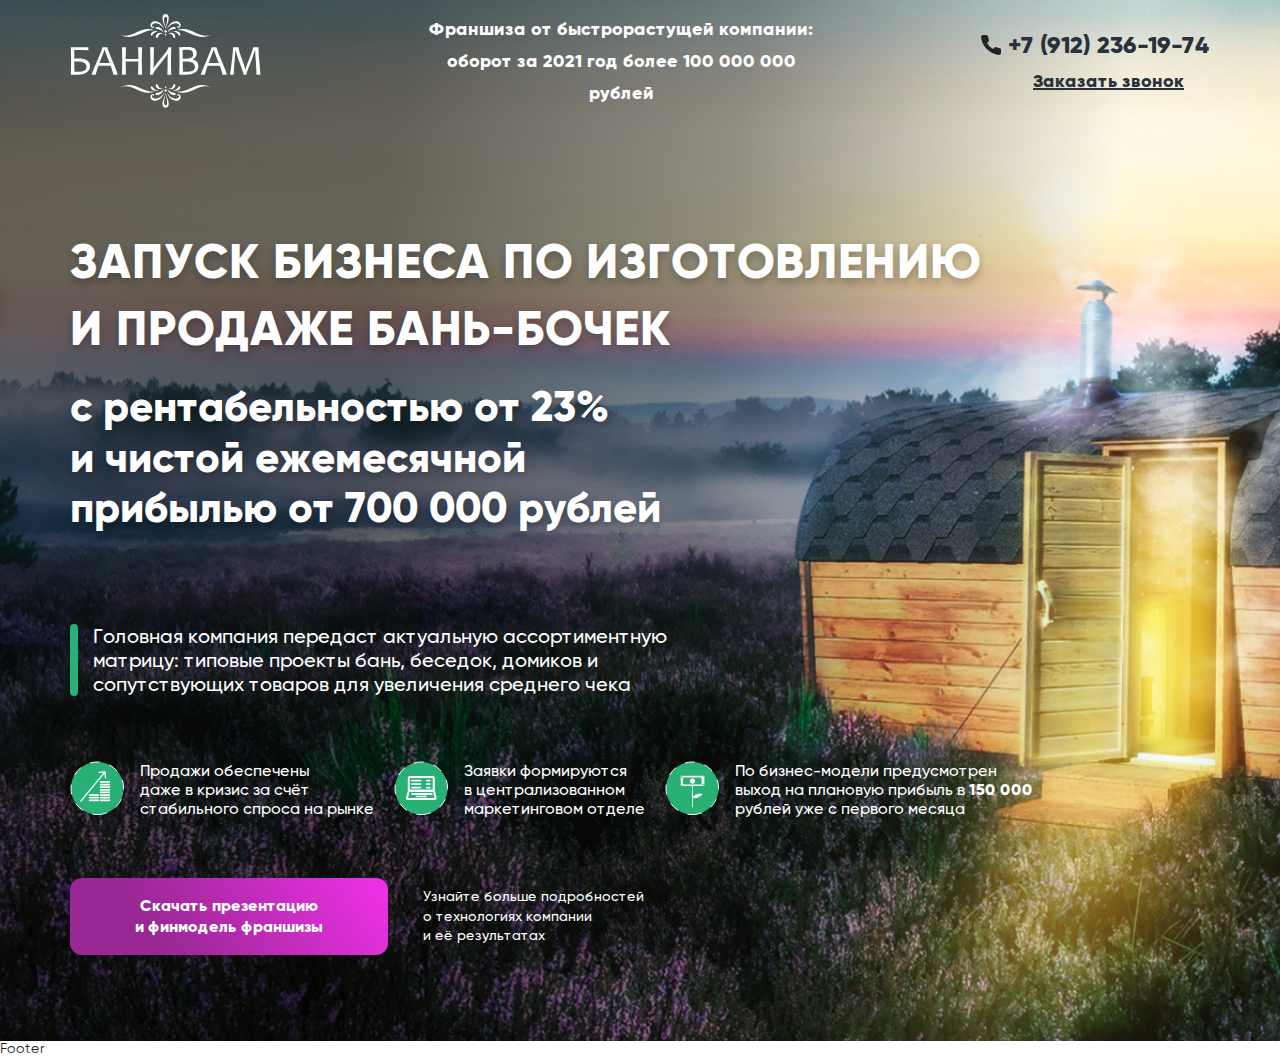
==== index.html @ c52078a0 "main" ====
<!DOCTYPE html>
<html lang="en">
  <head>
    <meta charset="UTF-8" />
    <meta http-equiv="X-UA-Compatible" content="IE=edge" />
    <meta name="viewport" content="width=device-width, initial-scale=1.0" />
    <link rel="shortcut icon" href="favicon_Банивам.ico" type="image/x-icon" />
    <link rel="stylesheet" href="scss/reset.css" />
    <link rel="stylesheet" href="scss/style.css" />
    <title>Франшиза по изготовлению бань-бочек</title>
  </head>
  <body id="main-body">
    <div class="wrapper">
      <header class="header">
        <div class="container">
          <div class="header__body">
            <div class="header__logo">
              <img src="img/header/logo.svg" alt="logo" />
            </div>
            <p class="header__descr">
              Франшиза от&nbsp;быстрорастущей компании: оборот за&nbsp;2021 год
              более 100 000&nbsp;000 рублей
            </p>
            <div class="header__phone phone-block">
              <div class="phone-block__top">
                <img src="img/header/phone.svg" alt="icon" />
                <a href="tel:+79122361974">+7 (912) 236-19-74</a>
              </div>
              <div class="phone-block__bottom">
                <a href="#">Заказать звонок</a>
              </div>
            </div>
          </div>
        </div>
      </header>
      <div class="content__page">
        <main class="main">
          <div class="container">
            <div class="main__body">
              <h1 class="main__title">
                Запуск бизнеса по изготовлению и продаже бань-бочек
              </h1>
              <h3 class="main__subtitle">
                с рентабельностью от 23% и чистой ежемесячной прибылью от 700
                000 рублей
              </h3>
              <p class="main__descr">
                Головная компания передаст актуальную ассортиментную матрицу:
                типовые проекты бань, беседок, домиков и сопутствующих товаров
                для увеличения среднего чека
              </p>
              <div class="main__list">
                <div class="main__item">
                  <div class="main__item-img">
                    <img src="img/main/01.svg" alt="icon" />
                  </div>
                  <p class="main__item-descr">
                    Продажи обеспечены <span>даже в&nbsp;кризис за&nbsp;счёт</span>
                    стабильного спроса на&nbsp;рынке
                  </p>
                </div>
                <div class="main__item">
                  <div class="main__item-img">
                    <img src="img/main/02.svg" alt="icon" />
                  </div>
                  <p class="main__item-descr">
                    Заявки формируются <span>в&nbsp;централизованном</span> маркетинговом
                    отделе
                  </p>
                </div>
                <div class="main__item">
                  <div class="main__item-img">
                    <img src="img/main/03.svg" alt="icon" />
                  </div>
                  <p class="main__item-descr">
                    По&nbsp;бизнес-модели предусмотрен <span>выход на&nbsp;плановую
                    прибыль в&nbsp;<span class="descr-bold">150&nbsp;000</span></span> рублей уже с&nbsp;первого месяца
                  </p>
                </div>
              </div>
              <div class="main__slider">
                <div class="slider-flex">
                  <div class="slider-track">
                    <div class="slide-list slide-active">
                      <div class="main__item">
                        <div class="main__item-img">
                          <img src="img/main/01.svg" alt="icon" />
                        </div>
                        <p class="main__item-descr">
                          Продажи обеспечены даже в&nbsp;кризис за&nbsp;счёт
                          стабильного спроса на&nbsp;рынке
                        </p>
                      </div>
                    </div>
                    <div class="slide-list">
                      <div class="main__item">
                        <div class="main__item-img">
                          <img src="img/main/02.svg" alt="icon" />
                        </div>
                        <p class="main__item-descr">
                          Заявки формируются в&nbsp;централизованном
                          маркетинговом отделе
                        </p>
                      </div>
                    </div>
                    <div class="slide-list">
                      <div class="main__item">
                        <div class="main__item-img">
                          <img src="img/main/03.svg" alt="icon" />
                        </div>
                        <p class="main__item-descr">
                          По&nbsp;бизнес-модели предусмотрен выход
                          на&nbsp;плановую прибыль в&nbsp;<span class="descr-bold">150&nbsp;000</span> рублей
                          уже с&nbsp;первого месяца
                        </p>
                      </div>
                    </div>
                  </div>
                </div>
                <div class="slide-dots">
                  <span class="slide-dot slide-active"></span>
                  <span class="slide-dot"></span>
                  <span class="slide-dot"></span>
                </div>
              </div>
              <div class="main__bottom">
                <div class="btn__cover">
                  <button class="btn">
                    Скачать презентацию <span>и финмодель франшизы</span>
                  </button>
                </div>
                <p class="main__bottom-descr">
                  Узнайте больше подробностей <span>о технологиях компании</span>
                  и её результатах
                </p>
              </div>
            </div>
          </div>
        </main>
        
      </div>
      <footer class="footer">Footer</footer>
    </div>

    <script src="js/slider.js"></script>
  </body>
</html>
---- scss/style.css ----
@font-face {
  font-family: gilroy;
  font-display: swap;
  src: url("../fonts/gilroy-bold.woff") format("woff");
  font-weight: 700;
  font-style: normal;
}
@font-face {
  font-family: gilroy;
  font-display: swap;
  src: url("../fonts/gilroy-extrabold.woff") format("woff");
  font-weight: 800;
  font-style: normal;
}
@font-face {
  font-family: gilroy;
  font-display: swap;
  src: url("../fonts/gilroy-medium.woff") format("woff");
  font-weight: 500;
  font-style: normal;
}
@font-face {
  font-family: gilroy;
  font-display: swap;
  src: url("../fonts/gilroy-regular.woff") format("woff");
  font-weight: 400;
  font-style: normal;
}
@font-face {
  font-family: lato;
  font-display: swap;
  src: url("../fonts/lato-bold.woff") format("woff");
  font-weight: 700;
  font-style: normal;
}
html,
body {
  width: 100%;
  height: 100%;
  font-family: gilroy;
  font-weight: 400;
  color: #232323;
  -webkit-font-smoothing: antialiased;
  -moz-osx-font-smoothing: grayscale;
}

.lock {
  overflow: hidden;
}

.wrapper {
  width: 100%;
  min-height: 100%;
  display: -webkit-box;
  display: -ms-flexbox;
  display: flex;
  -webkit-box-orient: vertical;
  -webkit-box-direction: normal;
  -ms-flex-direction: column;
  flex-direction: column;
  margin: 0 auto;
  position: relative;
}

.content__page {
  position: relative;
  -webkit-box-flex: 1;
  -ms-flex: 1 1 100%;
  flex: 1 1 100%;
}

.container {
  max-width: 1170px;
  padding: 0 15px;
  margin: 0 auto;
}

@media (max-width: 1023px) {
  .container {
    max-width: 768px;
  }
}
@media (max-width: 767px) {
  .container {
    max-width: 600px;
  }
}
@media (max-width: 600px) {
  .container {
    max-width: 300px;
  }
}
.btn {
  background: linear-gradient(236.13deg, #fa31f2 -7.51%, #992894 72.71%);
  border-radius: 12px;
  font-weight: 800;
  font-size: 16px;
  line-height: 130%;
  text-align: center;
  color: #ffffff;
  width: 100%;
  display: flex;
  flex-direction: column;
  align-items: center;
  justify-content: center;
  padding: 18px 0 17px;
  position: relative;
  z-index: 100;
  overflow: hidden;
}
.btn span {
  display: block;
}

.btn::before {
  content: "";
  display: block;
  border-radius: 12px;
  opacity: 0;
  position: absolute;
  top: 0;
  left: 0;
  width: 100%;
  height: 100%;
  background: linear-gradient(236.13deg, #fa31f2 -7.51%, #f530ed 72.71%);
  -webkit-transition: opacity 0.2s ease-in-out;
  -o-transition: opacity 0.2s ease-in-out;
  transition: opacity 0.2s ease-in-out;
  z-index: -1000;
}

.btn:hover::before {
  opacity: 1;
}

.btn:active::before {
  background: linear-gradient(236.13deg, #992894 -7.51%, #992894 72.71%);
}

/* ===========================================  header  ========================================== */
.header {
  position: absolute;
  top: 0;
  left: 0;
  width: 100%;
  z-index: 5;
}

.header__body {
  display: flex;
  justify-content: space-between;
  align-items: center;
  padding: 13px 0px;
}

.header__descr {
  max-width: 407px;
  font-weight: 800;
  font-size: 18px;
  line-height: 178%;
  text-align: center;
  color: #ffffff;
}

.phone-block {
  display: flex;
  flex-direction: column;
  align-items: center;
}

.phone-block__top {
  display: flex;
  align-items: center;
  margin-bottom: 15px;
}

.phone-block__top img {
  margin-right: 7px;
}

.phone-block__top a {
  font-weight: 800;
  font-size: 24px;
  color: #29313d;
}

.phone-block__bottom a {
  display: inline-block;
  font-weight: 800;
  font-size: 18px;
  text-align: center;
  color: #29313d;
  position: relative;
  margin-left: 25px;
}

.phone-block__bottom a:hover {
  text-decoration-line: none;
}

.phone-block__bottom a:after {
  background: none repeat scroll 0 0 transparent;
  bottom: 0;
  content: "";
  display: block;
  height: 2px;
  left: 0;
  position: absolute;
  background: #29313d;
  transition: width 0.3s ease 0s, left 0.3s ease 0s;
  width: 100%;
}

.phone-block__bottom a:hover:after {
  width: 0;
  left: 50%;
}

@media (max-width: 1023px) {
  .header__logo img {
    max-width: 150px;
  }

  .header__descr {
    max-width: 375px;
    font-weight: 700;
    font-size: 15px;
    line-height: 150%;
  }

  .phone-block__top a {
    font-size: 20px;
  }

  .phone-block__top img {
    width: 15px;
    height: 15px;
  }

  .phone-block__top {
    margin-bottom: 5px;
  }

  .phone-block__bottom a {
    font-size: 16px;
  }
}
@media (max-width: 767px) {
  .header__logo img {
    max-width: 120px;
  }

  .header__descr {
    display: none;
  }
}
@media (max-width: 600px) {
  .phone-block__top img {
    display: none;
  }

  .phone-block__top a {
    font-size: 15px;
  }

  .phone-block__bottom a {
    font-size: 14px;
    margin-left: 0px;
    text-align: center;
  }
}
/* ====================================  main  ===================================== */
.main {
  background: url("../img/main/back.png") 50%/cover no-repeat;
}

.main__body {
  padding: 228px 0 86px;
}

.main__title {
  max-width: 918px;
  margin-bottom: 20px;
  font-weight: 800;
  font-size: 48px;
  line-height: 140%;
  letter-spacing: 0.02em;
  text-transform: uppercase;
  color: #ffffff;
  text-shadow: 0px 4px 8px rgba(0, 0, 0, 0.25);
}

.main__subtitle {
  font-weight: 800;
  font-size: 42px;
  line-height: 120%;
  color: #ffffff;
  text-shadow: 0px 4px 6px rgba(0, 0, 0, 0.2);
  margin-bottom: 90px;
  max-width: 600px;
}

.main__descr {
  font-weight: 500;
  font-size: 20px;
  line-height: 120%;
  color: #ffffff;
  max-width: 587px;
  margin-left: 23px;
  margin-bottom: 65px;
  position: relative;
}
.main__descr::before {
  content: "";
  width: 8px;
  height: 100%;
  background: #28b075;
  border-radius: 4px;
  position: absolute;
  top: 0;
  left: -23px;
}

.main__list {
  display: flex;
  margin-bottom: 60px;
}

.main__list > *:not(:last-child) {
  margin-right: 20px;
}

.main__item {
  display: flex;
}

.main__item-img {
  margin-right: 15px;
}

.main__item-descr {
  max-width: 300px;
  font-weight: 500;
  font-size: 16px;
  line-height: 120%;
  color: #ffffff;
}
.main__item-descr span {
  display: block;
}
.main__item-descr .descr-bold {
  display: inline;
  font-weight: 800;
}

.main__slider {
  display: none;
}

.main__bottom {
  display: flex;
  align-items: center;
}

.btn__cover {
  margin-right: 35px;
  width: 318px;
}

.main__bottom-descr {
  font-weight: 500;
  font-size: 14px;
  line-height: 140%;
  color: #ffffff;
}
.main__bottom-descr span {
  display: block;
}

@media (max-width: 1023px) {
  .main__title {
    font-size: 42px;
    letter-spacing: 0.01em;
  }

  .main__body {
    padding: 165px 0 60px;
  }

  .main__subtitle {
    font-size: 35px;
    margin-bottom: 50px;
  }

  .main__descr {
    font-size: 18px;
    margin-bottom: 40px;
  }

  .main__list {
    flex-wrap: wrap;
  }

  .main__list > *:not(:last-child) {
    margin-right: 20px;
    margin-bottom: 20px;
  }
}
@media (max-width: 767px) {
  .main__body {
    padding: 120px 0 60px;
  }

  .main__title {
    font-size: 33px;
    margin-bottom: 15px;
  }

  .main__subtitle {
    font-size: 26px;
    margin-bottom: 25px;
  }

  .btn__cover {
    margin-right: 25px;
    width: 280px;
  }
}
@media (max-width: 600px) {
  .main__body {
    padding: 87px 0 40px;
  }

  .main__title {
    font-size: 20px;
    text-align: center;
  }

  .main__subtitle {
    font-size: 18px;
    text-align: center;
  }

  .main__descr {
    font-size: 14px;
    margin-bottom: 25px;
    margin-left: 0;
    text-align: center;
  }
  .main__descr::before {
    content: none;
  }

  .main__item {
    align-items: center;
    flex-direction: column;
  }

  .slide-list:nth-child(1) {
    width: 245px;
  }

  .main__item-img {
    margin-right: 0px;
    margin-bottom: 15px;
  }

  .main__item-descr {
    max-width: 260px;
    font-size: 14px;
    text-align: center;
  }

  .main__list {
    display: none;
  }

  .main__slider {
    display: block;
    padding-bottom: 25px;
  }

  .slider-flex {
    display: -webkit-box;
    display: -ms-flexbox;
    display: flex;
    position: relative;
  }

  .slider-track {
    margin: 0 auto;
  }

  .slide-list {
    display: none;
    -webkit-transition: opacity 0.3s ease-in-out;
    -o-transition: opacity 0.3s ease-in-out;
    transition: opacity 0.3s ease-in-out;
  }

  .slide-active {
    display: block;
  }

  .slide-dots {
    display: -webkit-box;
    display: -ms-flexbox;
    display: flex;
    -webkit-box-pack: center;
    -ms-flex-pack: center;
    justify-content: center;
    margin-top: 15px;
  }

  .slide-dot.slide-active {
    background-color: #f70000;
  }

  .slide-dot {
    width: 15px;
    height: 15px;
    border-radius: 50%;
    background-color: #a0a0a0;
    margin-right: 10px;
    cursor: pointer;
  }

  .slide-dot:last-child {
    margin-right: 0;
  }

  .main__bottom {
    flex-direction: column;
  }

  .btn__cover {
    margin-right: 0px;
    width: 240px;
    margin-bottom: 10px;
  }

  .btn {
    font-size: 14px;
  }

  .main__bottom-descr {
    text-align: center;
  }
}

/*# sourceMappingURL=style.css.map */
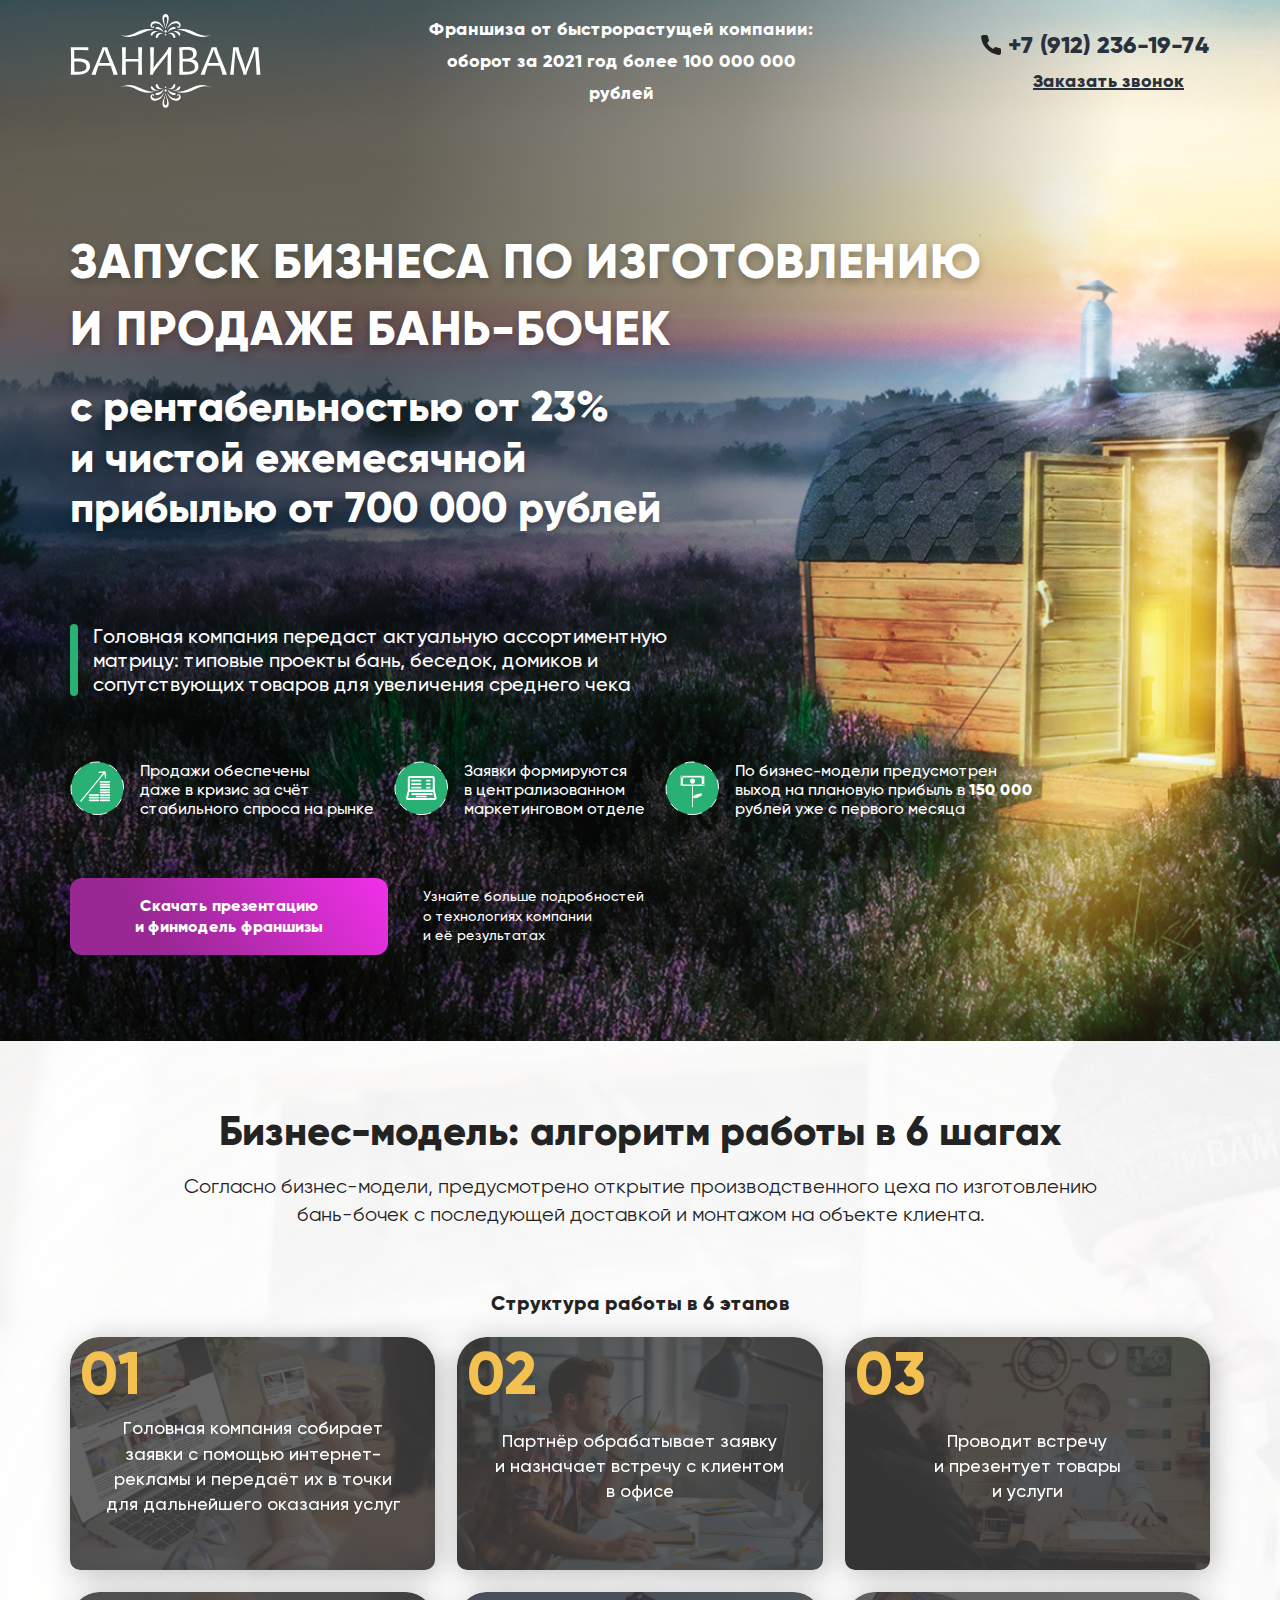
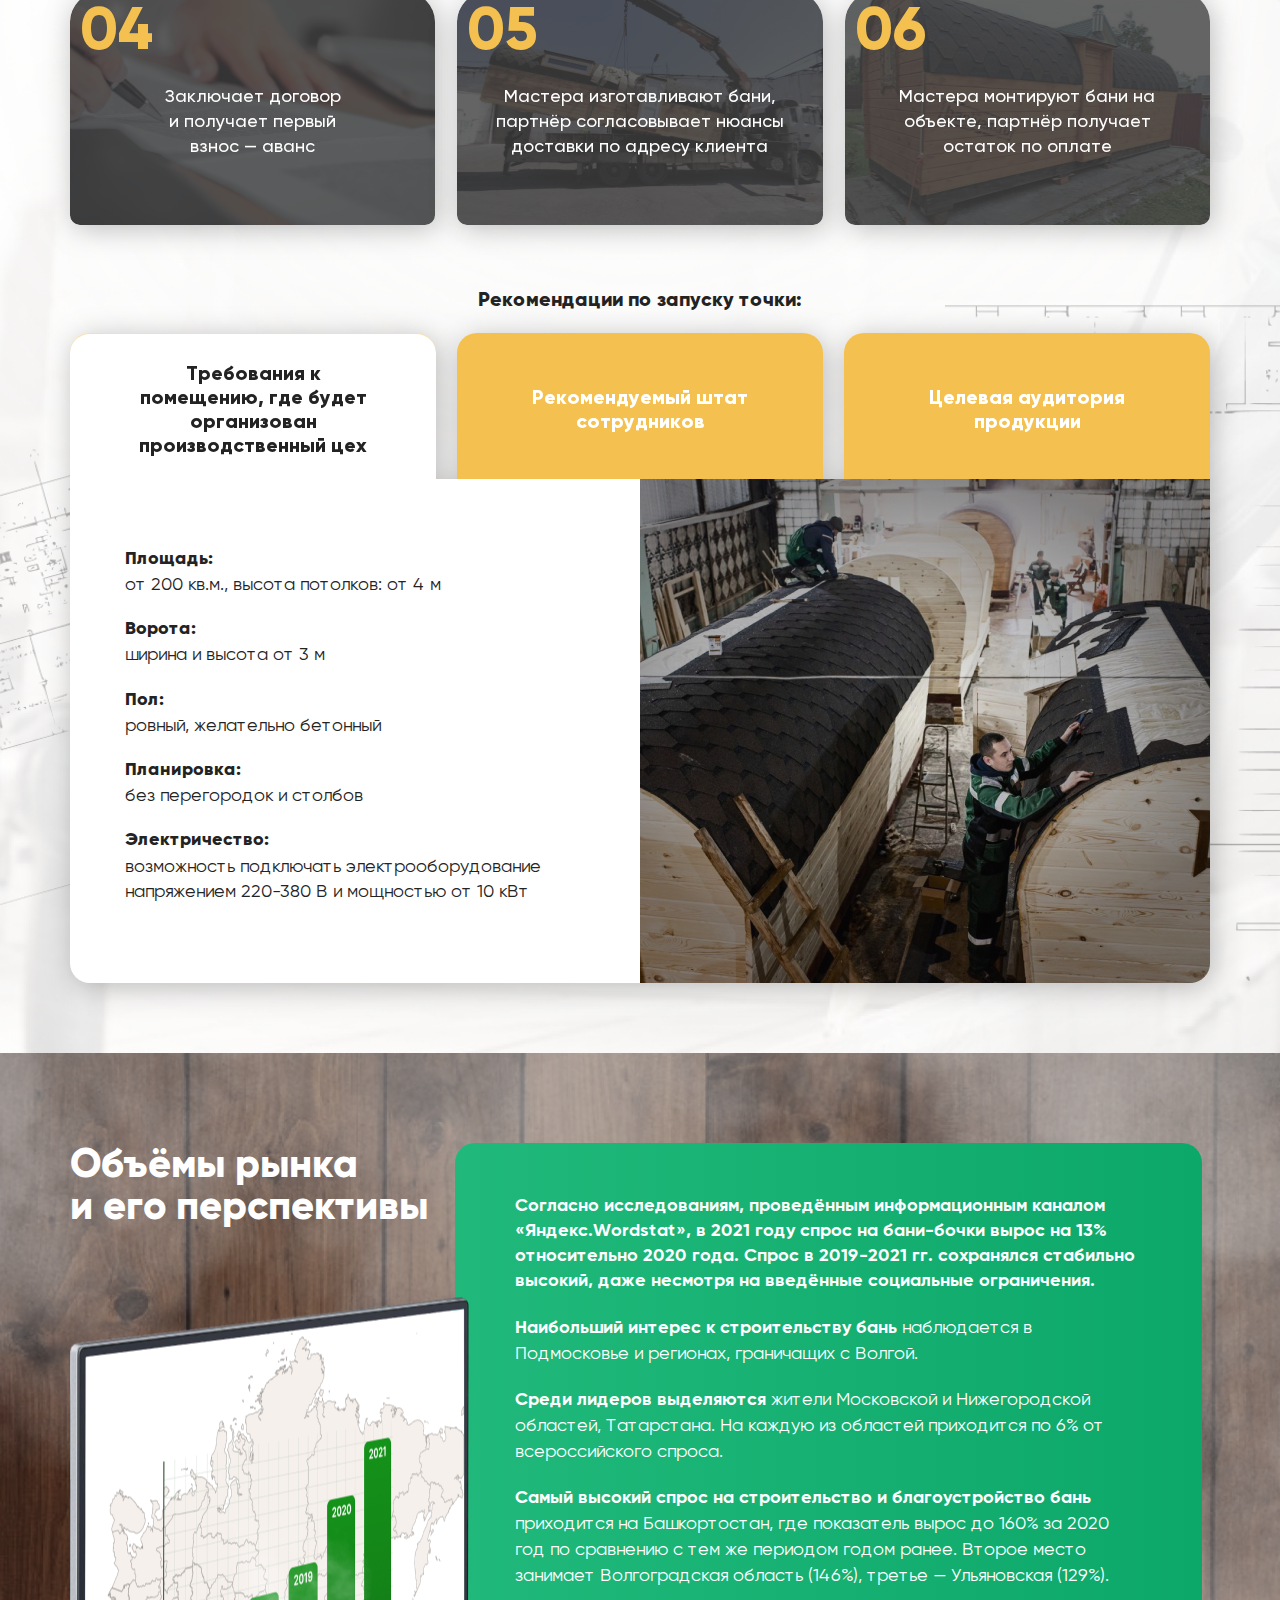
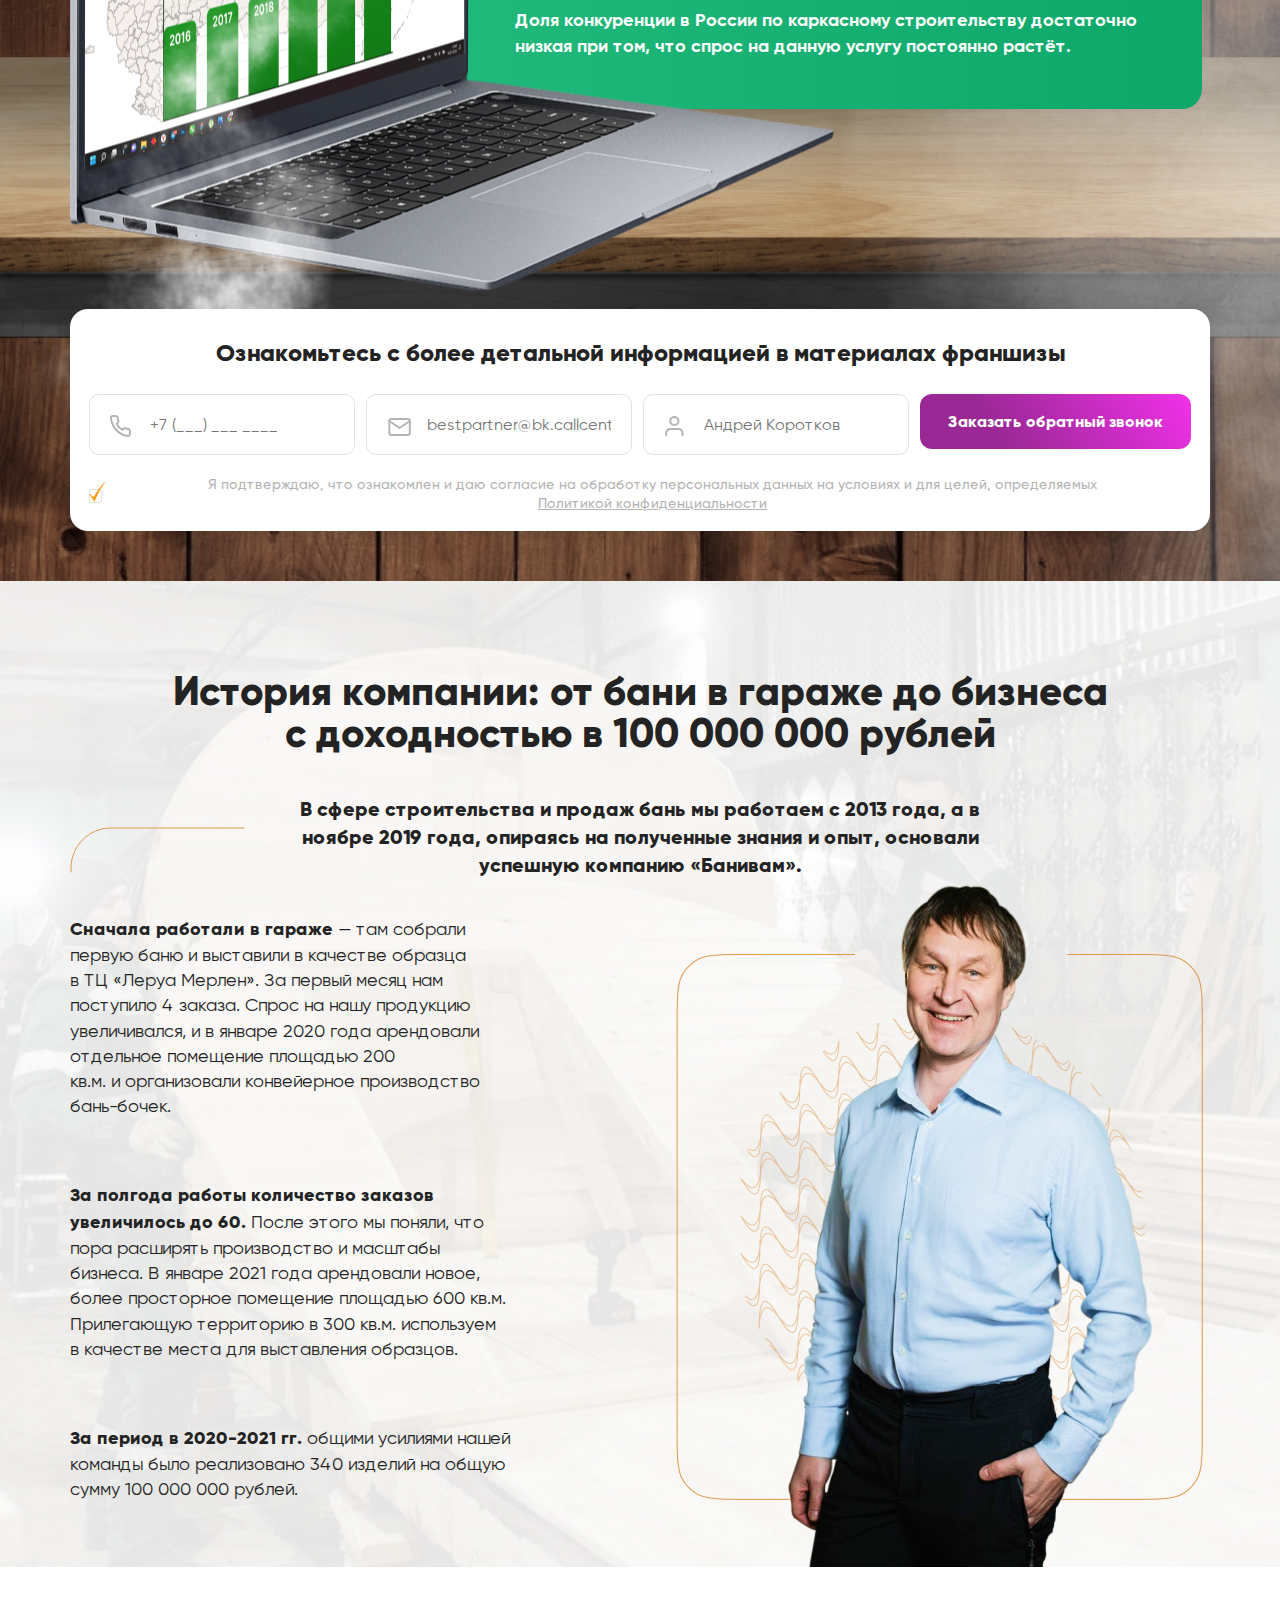
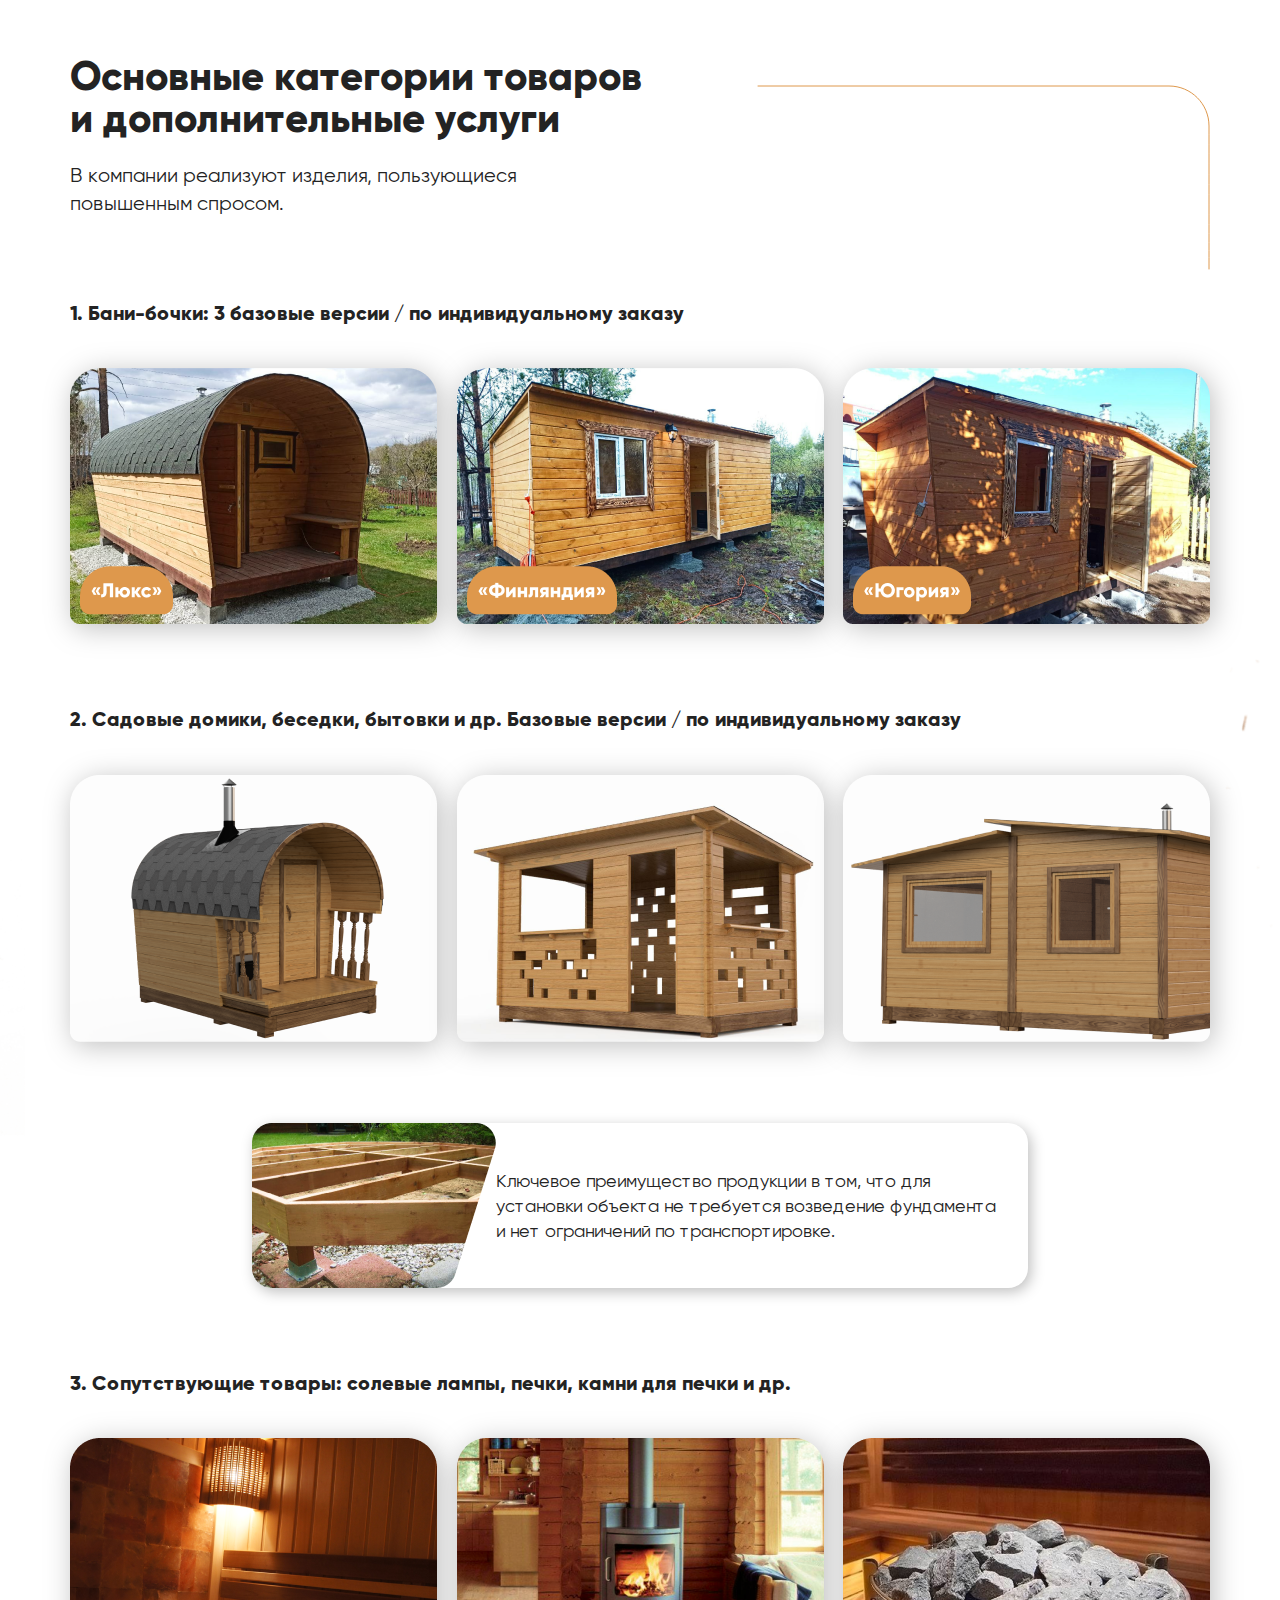
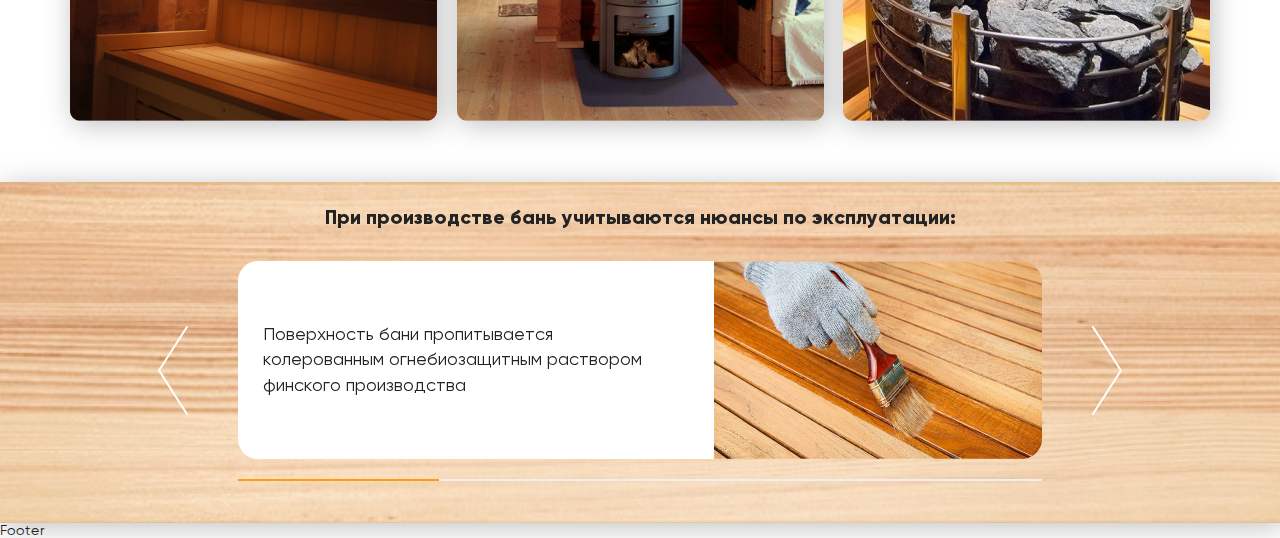
==== commit fc2a298a: "slider" ====
--- a/index.html
+++ b/index.html
@@ -7,6 +7,7 @@
     <link rel="shortcut icon" href="favicon_Банивам.ico" type="image/x-icon" />
     <link rel="stylesheet" href="scss/reset.css" />
     <link rel="stylesheet" href="scss/style.css" />
+    <link rel="stylesheet" href="scss/slick.css" />
     <title>Франшиза по изготовлению бань-бочек</title>
   </head>
   <body id="main-body">
@@ -55,7 +56,8 @@
                     <img src="img/main/01.svg" alt="icon" />
                   </div>
                   <p class="main__item-descr">
-                    Продажи обеспечены <span>даже в&nbsp;кризис за&nbsp;счёт</span>
+                    Продажи обеспечены
+                    <span>даже в&nbsp;кризис за&nbsp;счёт</span>
                     стабильного спроса на&nbsp;рынке
                   </p>
                 </div>
@@ -64,8 +66,8 @@
                     <img src="img/main/02.svg" alt="icon" />
                   </div>
                   <p class="main__item-descr">
-                    Заявки формируются <span>в&nbsp;централизованном</span> маркетинговом
-                    отделе
+                    Заявки формируются
+                    <span>в&nbsp;централизованном</span> маркетинговом отделе
                   </p>
                 </div>
                 <div class="main__item">
@@ -73,8 +75,14 @@
                     <img src="img/main/03.svg" alt="icon" />
                   </div>
                   <p class="main__item-descr">
-                    По&nbsp;бизнес-модели предусмотрен <span>выход на&nbsp;плановую
-                    прибыль в&nbsp;<span class="descr-bold">150&nbsp;000</span></span> рублей уже с&nbsp;первого месяца
+                    По&nbsp;бизнес-модели предусмотрен
+                    <span
+                      >выход на&nbsp;плановую прибыль в&nbsp;<span
+                        class="descr-bold"
+                        >150&nbsp;000</span
+                      ></span
+                    >
+                    рублей уже с&nbsp;первого месяца
                   </p>
                 </div>
               </div>
@@ -110,8 +118,11 @@
                         </div>
                         <p class="main__item-descr">
                           По&nbsp;бизнес-модели предусмотрен выход
-                          на&nbsp;плановую прибыль в&nbsp;<span class="descr-bold">150&nbsp;000</span> рублей
-                          уже с&nbsp;первого месяца
+                          на&nbsp;плановую прибыль в&nbsp;<span
+                            class="descr-bold"
+                            >150&nbsp;000</span
+                          >
+                          рублей уже с&nbsp;первого месяца
                         </p>
                       </div>
                     </div>
@@ -130,18 +141,687 @@
                   </button>
                 </div>
                 <p class="main__bottom-descr">
-                  Узнайте больше подробностей <span>о технологиях компании</span>
+                  Узнайте больше подробностей
+                  <span>о технологиях компании</span>
                   и её результатах
                 </p>
               </div>
             </div>
           </div>
         </main>
-        
+        <section class="model">
+          <div class="container">
+            <div class="model__body">
+              <h2 class="model__title title">
+                Бизнес-модель: алгоритм работы в 6 шагах
+              </h2>
+              <p class="model__descr descr">
+                Согласно бизнес-модели, предусмотрено открытие производственного
+                цеха по изготовлению бань-бочек с последующей доставкой и
+                монтажом на объекте клиента.
+              </p>
+              <div class="model__stages-title">Структура работы в 6 этапов</div>
+              <div class="model__stages">
+                <div class="model__stage div1">
+                  <div class="model__stages-number">01</div>
+                  <div class="model__stages-descr">
+                    Головная компания собирает заявки с помощью интернет-рекламы
+                    и передаёт их в точки для дальнейшего оказания услуг
+                  </div>
+                </div>
+                <div class="model__stage div2">
+                  <div class="model__stages-number">02</div>
+                  <div class="model__stages-descr">
+                    Партнёр обрабатывает заявку
+                    <span>и назначает встречу с клиентом</span> в офисе
+                  </div>
+                </div>
+                <div class="model__stage div3">
+                  <div class="model__stages-number">03</div>
+                  <div class="model__stages-descr">
+                    Проводит встречу <span>и презентует товары</span> и услуги
+                  </div>
+                </div>
+                <div class="model__stage div4">
+                  <div class="model__stages-number">04</div>
+                  <div class="model__stages-descr">
+                    Заключает договор <span>и получает первый</span> взнос —
+                    аванс
+                  </div>
+                </div>
+                <div class="model__stage div5">
+                  <div class="model__stages-number">05</div>
+                  <div class="model__stages-descr">
+                    Мастера изготавливают бани,
+                    <span>партнёр согласовывает нюансы</span>
+                    доставки по адресу клиента
+                  </div>
+                </div>
+                <div class="model__stage div6">
+                  <div class="model__stages-number">06</div>
+                  <div class="model__stages-descr">
+                    Мастера монтируют бани на
+                    <span>объекте, партнёр получает</span> остаток по оплате
+                  </div>
+                </div>
+              </div>
+              <div class="model__stages-title">
+                Рекомендации по запуску точки:
+              </div>
+              <div class="model__bottom">
+                <div class="model__tabs">
+                  <div class="model__tab active">
+                    <p>
+                      Требования к помещению, где будет организован
+                      производственный цех
+                    </p>
+                  </div>
+                  <div class="model__tab">
+                    <p>Рекомендуемый штат сотрудников</p>
+                  </div>
+                  <div class="model__tab">
+                    <p>Целевая аудитория продукции</p>
+                  </div>
+                </div>
+                <div class="model__contents">
+                  <div class="model__content active">
+                    <div class="model__box">
+                      <div class="model__content-descr">
+                        <div class="model__content-title">Площадь:</div>
+                        <div class="model__content-text">
+                          от 200 кв.м., высота потолков: от 4 м
+                        </div>
+                      </div>
+                      <div class="model__content-descr">
+                        <div class="model__content-title">Ворота:</div>
+                        <div class="model__content-text">
+                          ширина и высота от 3 м
+                        </div>
+                      </div>
+                      <div class="model__content-descr">
+                        <div class="model__content-title">Пол:</div>
+                        <div class="model__content-text">
+                          ровный, желательно бетонный
+                        </div>
+                      </div>
+                      <div class="model__content-descr">
+                        <div class="model__content-title">Планировка:</div>
+                        <div class="model__content-text">
+                          без перегородок и столбов
+                        </div>
+                      </div>
+                      <div class="model__content-descr">
+                        <div class="model__content-title">Электричество:</div>
+                        <div class="model__content-text">
+                          возможность подключать электрооборудование напряжением
+                          220-380 В и мощностью от 10 кВт
+                        </div>
+                      </div>
+                    </div>
+                    <div class="model__content-img">
+                      <img
+                        src="img/model/tab1.png"
+                        alt="img"
+                        class="model__content-image"
+                      />
+                      <img
+                        src="img/model/effect.png"
+                        alt=""
+                        class="model__content-effect"
+                      />
+                    </div>
+                  </div>
+                  <div class="model__content">
+                    <div class="model__box">
+                      <ul class="model__box-list">
+                        <li class="model__box-item">Мастер производства</li>
+                        <li class="model__box-item">Специалист снабжения</li>
+                        <li class="model__box-item">Менеджер по продажам</li>
+                        <li class="model__box-item">Столяр</li>
+                        <li class="model__box-item">Плотник по перегородкам</li>
+                        <li class="model__box-item">
+                          3 бригады плотников на сборку изделий по 2 человека
+                        </li>
+                        <li class="model__box-item">Электрик</li>
+                        <li class="model__box-item">
+                          Специалист по установке бань
+                        </li>
+                      </ul>
+                      <div class="model__box-text">
+                        Для экономии финансовых затрат все сотрудники, кроме
+                        мастера производства, работают на условиях сдельной
+                        оплаты
+                      </div>
+                    </div>
+                    <div class="model__content-img">
+                      <img
+                        src="img/model/tab2.png"
+                        alt="img"
+                        class="model__content-image"
+                      />
+                      <img
+                        src="img/model/effect.png"
+                        alt=""
+                        class="model__content-effect"
+                      />
+                    </div>
+                  </div>
+                  <div class="model__content">
+                    <div class="model__box">
+                      <p class="model__box-descr">
+                        Мужчины и&nbsp;женщины в&nbsp;возрасте старше
+                        30&nbsp;лет, со&nbsp;средним уровнем дохода,
+                        у&nbsp;которых уже есть собственный дом или дача
+                        и&nbsp;желающие быстро возвести баню
+                      </p>
+                    </div>
+                    <div class="model__content-img">
+                      <img
+                        src="img/model/tab3.png"
+                        alt="img"
+                        class="model__content-image"
+                      />
+                      <img
+                        src="img/model/effect.png"
+                        alt=""
+                        class="model__content-effect"
+                      />
+                    </div>
+                  </div>
+                </div>
+              </div>
+              <div class="model__adaptive">
+                <div class="model__tab-adaptive">
+                  <p>
+                    Требования к помещению, где будет организован
+                    производственный цех
+                  </p>
+                </div>
+                <div class="model__content-adaptive">
+                  <div class="model__box">
+                    <div class="model__content-descr">
+                      <div class="model__content-title">Площадь:</div>
+                      <div class="model__content-text">
+                        от 200 кв.м., высота потолков: от 4 м
+                      </div>
+                    </div>
+                    <div class="model__content-descr">
+                      <div class="model__content-title">Ворота:</div>
+                      <div class="model__content-text">
+                        ширина и высота от 3 м
+                      </div>
+                    </div>
+                    <div class="model__content-descr">
+                      <div class="model__content-title">Пол:</div>
+                      <div class="model__content-text">
+                        ровный, желательно бетонный
+                      </div>
+                    </div>
+                    <div class="model__content-descr">
+                      <div class="model__content-title">Планировка:</div>
+                      <div class="model__content-text">
+                        без перегородок и столбов
+                      </div>
+                    </div>
+                    <div class="model__content-descr">
+                      <div class="model__content-title">Электричество:</div>
+                      <div class="model__content-text">
+                        возможность подключать электрооборудование напряжением
+                        220-380 В и мощностью от 10 кВт
+                      </div>
+                    </div>
+                  </div>
+                  <div class="model__content-img">
+                    <img
+                      src="img/model/tab1.png"
+                      alt="img"
+                      class="model__content-image"
+                    />
+                    <img
+                      src="img/model/effect.png"
+                      alt=""
+                      class="model__content-effect"
+                    />
+                  </div>
+                </div>
+                <div class="model__tab-adaptive">
+                  <p>Рекомендуемый штат сотрудников</p>
+                </div>
+                <div class="model__content-adaptive">
+                  <div class="model__box">
+                    <ul class="model__box-list">
+                      <li class="model__box-item">Мастер производства</li>
+                      <li class="model__box-item">Специалист снабжения</li>
+                      <li class="model__box-item">Менеджер по продажам</li>
+                      <li class="model__box-item">Столяр</li>
+                      <li class="model__box-item">Плотник по перегородкам</li>
+                      <li class="model__box-item">
+                        3 бригады плотников на сборку изделий по 2 человека
+                      </li>
+                      <li class="model__box-item">Электрик</li>
+                      <li class="model__box-item">
+                        Специалист по установке бань
+                      </li>
+                    </ul>
+                    <div class="model__box-text">
+                      Для экономии финансовых затрат все сотрудники, кроме
+                      мастера производства, работают на условиях сдельной оплаты
+                    </div>
+                  </div>
+                  <div class="model__content-img">
+                    <img
+                      src="img/model/tab2.png"
+                      alt="img"
+                      class="model__content-image"
+                    />
+                    <img
+                      src="img/model/effect.png"
+                      alt=""
+                      class="model__content-effect"
+                    />
+                  </div>
+                </div>
+                <div class="model__tab-adaptive">
+                  <p>Целевая аудитория продукции</p>
+                </div>
+                <div class="model__content-adaptive">
+                  <div class="model__box">
+                    <p class="model__box-descr">
+                      Мужчины и&nbsp;женщины в&nbsp;возрасте старше 30&nbsp;лет,
+                      со&nbsp;средним уровнем дохода, у&nbsp;которых уже есть
+                      собственный дом или дача и&nbsp;желающие быстро возвести
+                      баню
+                    </p>
+                  </div>
+                  <div class="model__content-img">
+                    <img
+                      src="img/model/tab3.png"
+                      alt="img"
+                      class="model__content-image"
+                    />
+                    <img
+                      src="img/model/effect.png"
+                      alt=""
+                      class="model__content-effect"
+                    />
+                  </div>
+                </div>
+              </div>
+            </div>
+          </div>
+        </section>
+        <section class="amount">
+          <div class="container">
+            <div class="amount__body">
+              <div class="amount__content">
+                <h2 class="amount__title title">
+                  Объёмы рынка и&nbsp;его перспективы
+                </h2>
+                <div class="amount__box">
+                  <p class="amount__descr">
+                    Согласно исследованиям, проведённым информационным каналом
+                    «Яндекс.Wordstat», в 2021 году спрос на бани-бочки вырос на
+                    13% относительно 2020 года. Спрос в 2019-2021 гг. сохранялся
+                    стабильно высокий, даже несмотря на введённые социальные
+                    ограничения.
+                  </p>
+                  <p class="amount__descr">
+                    Наибольший интерес к строительству бань
+                    <span
+                      >наблюдается в Подмосковье и регионах, граничащих с
+                      Волгой.</span
+                    >
+                  </p>
+                  <p class="amount__descr">
+                    Среди лидеров выделяются
+                    <span
+                      >жители Московской и Нижегородской областей, Татарстана.
+                      На каждую из областей приходится по 6% от всероссийского
+                      спроса.</span
+                    >
+                  </p>
+                  <p class="amount__descr">
+                    Самый высокий спрос на строительство и благоустройство бань
+                    <span
+                      >приходится на Башкортостан, где показатель вырос до 160%
+                      за 2020 год по сравнению с тем же периодом годом ранее.
+                      Второе место занимает Волгоградская область (146%), третье
+                      — Ульяновская (129%).</span
+                    >
+                  </p>
+                  <p class="amount__descr">
+                    Доля конкуренции в России по каркасному строительству
+                    достаточно низкая при том, что спрос на данную услугу
+                    постоянно растёт.
+                  </p>
+                </div>
+              </div>
+              <img
+                src="img/amount/laptop.png"
+                alt="laptop"
+                class="amount__laptop"
+              />
+              <img
+                src="img/amount/effect.png"
+                alt="laptop"
+                class="amount__effect"
+              />
+              <img
+                src="img/amount/smoke.png"
+                alt="laptop"
+                class="amount__smoke"
+              />
+              <div class="amount__form">
+                <div class="form-block">
+                  <div class="form-block__title">
+                    Ознакомьтесь с более детальной информацией в материалах
+                    франшизы
+                  </div>
+                  <form action="" class="form">
+                    <div class="form__field">
+                      <input
+                        type="tel"
+                        class="form__input form__input-phone"
+                        name="phone"
+                        placeholder="+7 (___) ___ ____"
+                        autocomplete="off"
+                      />
+                      <input
+                        type="email"
+                        class="form__input form__input-email"
+                        name="email"
+                        placeholder="bestpartner@bk.callcentr"
+                        autocomplete="off"
+                      />
+                      <input
+                        type="text"
+                        class="form__input form__input-name"
+                        name="name"
+                        placeholder="Андрей Коротков"
+                        autocomplete="off"
+                      />
+                      <input
+                        type="text"
+                        name="section-name-text"
+                        value="Ознакомьтесь с более детальной информацией в материалах франшизы"
+                        hidden
+                      />
+                      <input
+                        type="text"
+                        name="section-btn-text"
+                        value="Заказать обратный звонок"
+                        hidden
+                      />
+                      <input
+                        type="text"
+                        name="section-name"
+                        value="открытая"
+                        hidden
+                      />
+                      <div class="main__btn-cover">
+                        <button class="btn" type="submit">
+                          Заказать обратный звонок
+                        </button>
+                      </div>
+                    </div>
+                    <div class="form__policy">
+                      <div class="policy__tick">
+                        <img src="img/amount/tick.svg" alt="tick" />
+                      </div>
+                      <p>
+                        Я подтверждаю, что ознакомлен и даю согласие на
+                        обработку персональных данных на условиях и для целей,
+                        определяемых
+                        <span class="politicy"
+                          >Политикой&nbsp;конфиденциальности</span
+                        >
+                      </p>
+                    </div>
+                  </form>
+                </div>
+              </div>
+              <div class="adaptive__btn-cover">
+                <button class="btn top-btn" type="submit">
+                  Получить бизнес план
+                </button>
+              </div>
+            </div>
+          </div>
+        </section>
+        <section class="history">
+          <div class="container">
+            <div class="history__body">
+              <h2 class="history__title title">
+                История компании: от&nbsp;бани в&nbsp;гараже до&nbsp;бизнеса
+                с&nbsp;доходностью в 100&nbsp;000&nbsp;000 рублей
+              </h2>
+              <p class="history__descr">
+                В&nbsp;сфере строительства и&nbsp;продаж бань мы&nbsp;работаем
+                с&nbsp;2013&nbsp;года, а&nbsp;в ноябре 2019&nbsp;года, опираясь
+                на&nbsp;полученные знания и&nbsp;опыт, основали успешную
+                компанию &laquo;Банивам&raquo;.
+              </p>
+              <div class="history__box">
+                <p class="history__text">
+                  <span>Сначала работали в&nbsp;гараже</span>&nbsp;&mdash; там
+                  собрали первую баню и&nbsp;выставили в&nbsp;качестве образца
+                  в&nbsp;ТЦ&nbsp;&laquo;Леруа Мерлен&raquo;. За первый месяц нам
+                  поступило 4&nbsp;заказа. Спрос на&nbsp;нашу продукцию
+                  увеличивался, и&nbsp;в&nbsp;январе 2020 года арендовали
+                  отдельное помещение площадью 200
+                  кв.м.&nbsp;и&nbsp;организовали конвейерное производство
+                  бань-бочек.
+                </p>
+                <p class="history__text">
+                  <span
+                    >За&nbsp;полгода работы количество заказов увеличилось до
+                    60.</span
+                  >
+                  После этого мы&nbsp;поняли, что пора расширять производство и
+                  масштабы бизнеса. В&nbsp;январе 2021 года арендовали новое,
+                  более просторное помещение площадью 600 кв.м. Прилегающую
+                  территорию в&nbsp;300 кв.м. используем в&nbsp;качестве места
+                  для выставления образцов.
+                </p>
+                <p class="history__text">
+                  <span>За&nbsp;период в&nbsp;2020-2021&nbsp;гг.</span> общими
+                  усилиями нашей команды было реализовано 340 изделий
+                  на&nbsp;общую сумму 100&nbsp;000 000&nbsp;рублей.
+                </p>
+              </div>
+              <img
+                src="img/history/line.svg"
+                alt="line"
+                class="history__line"
+              />
+              <img
+                src="img/history/owner.png"
+                alt="line"
+                class="history__owner"
+              />
+            </div>
+          </div>
+        </section>
+        <section class="categories">
+          <div class="container">
+            <div class="categories__body">
+              <h2 class="categories__title title">
+                Основные категории товаров и дополнительные услуги
+              </h2>
+              <p class="categories__descr descr">
+                В компании реализуют изделия, пользующиеся повышенным спросом.
+              </p>
+              <h4 class="categories__subtitle">
+                1. Бани-бочки: 3 базовые версии / по индивидуальному заказу
+              </h4>
+              <div class="categories__list first">
+                <div class="categories__item">
+                  <img
+                    src="img/categories/01.png"
+                    alt="img"
+                    class="categories__item-img"
+                  />
+                </div>
+                <div class="categories__item">
+                  <img
+                    src="img/categories/02.png"
+                    alt="img"
+                    class="categories__item-img"
+                  />
+                </div>
+                <div class="categories__item">
+                  <img
+                    src="img/categories/03.png"
+                    alt="img"
+                    class="categories__item-img"
+                  />
+                </div>
+              </div>
+              <h4 class="categories__subtitle">
+                2. Садовые домики, беседки, бытовки и др. Базовые версии / по
+                индивидуальному заказу
+              </h4>
+              <div class="categories__list second">
+                <div class="categories__item second">
+                  <img
+                    src="img/categories/04.png"
+                    alt="img"
+                    class="categories__item-img"
+                  />
+                </div>
+                <div class="categories__item second">
+                  <img
+                    src="img/categories/05.png"
+                    alt="img"
+                    class="categories__item-img"
+                  />
+                </div>
+                <div class="categories__item second">
+                  <img
+                    src="img/categories/06.png"
+                    alt="img"
+                    class="categories__item-img"
+                  />
+                </div>
+              </div>
+              <div class="categories__rect">
+                <img
+                  src="img/categories/rect.png"
+                  alt="rect"
+                  class="categories__rect-img"
+                />
+                <p class="categories__rect-descr">
+                  Ключевое преимущество продукции в том, что для установки
+                  объекта не требуется возведение фундамента и нет ограничений
+                  по транспортировке.
+                </p>
+              </div>
+              <h4 class="categories__subtitle">
+                3. Сопутствующие товары: солевые лампы, печки, камни для печки и
+                др.
+              </h4>
+              <div class="categories__list third">
+                <div class="categories__item second">
+                  <img
+                    src="img/categories/07.png"
+                    alt="img"
+                    class="categories__item-img"
+                  />
+                </div>
+                <div class="categories__item second">
+                  <img
+                    src="img/categories/08.png"
+                    alt="img"
+                    class="categories__item-img"
+                  />
+                </div>
+                <div class="categories__item second">
+                  <img
+                    src="img/categories/09.png"
+                    alt="img"
+                    class="categories__item-img"
+                  />
+                </div>
+              </div>
+              <img
+                src="img/categories/line.svg"
+                alt="line"
+                class="categories__line"
+              />
+            </div>
+          </div>
+        </section>
+        <section class="slider">
+          <div class="container">
+            <div class="slider__body">
+              <h3 class="slider__title">
+                При производстве бань учитываются нюансы по эксплуатации:
+              </h3>
+              <div class="slider__wrapper">
+                <div class="slider__item">
+                  <div class="slider__text">
+                    <span
+                      >Поверхность бани пропитывается колерованным
+                      огнебиозащитным раствором финского производства</span
+                    >
+                  </div>
+                  <img
+                    src="img/slider/01.png"
+                    alt="slider"
+                    class="slider__img"
+                  />
+                </div>
+                <div class="slider__item">
+                  <div class="slider__text">
+                    <span
+                      >Нарезка досок для каркаса производится на высокоточном
+                      станке, исключающем фактор человеческой ошибки</span
+                    >
+                  </div>
+
+                  <img
+                    src="img/slider/02.png"
+                    alt="slider"
+                    class="slider__img"
+                  />
+                </div>
+                <div class="slider__item">
+                  <div class="slider__text">
+                    <span
+                      >В парной устанавливается керамический парозащищённый
+                      светильник</span
+                    >
+                  </div>
+
+                  <img
+                    src="img/slider/03.png"
+                    alt="slider"
+                    class="slider__img"
+                  />
+                </div>
+                <div class="slider__item">
+                  <div class="slider__text">
+                    <span
+                      >В предбаннике прокладывается тёплый пол из шпунтованной
+                      доски для комфортной эксплуатации в зимний период</span
+                    >
+                  </div>
+                  <img
+                    src="img/slider/04.png"
+                    alt="slider"
+                    class="slider__img"
+                  />
+                </div>
+              </div>
+            </div>
+          </div>
+        </section>
       </div>
       <footer class="footer">Footer</footer>
     </div>
-
+    <script src="js/jquery.min.js"></script>
+    <script src="js/slick.min.js"></script>
     <script src="js/slider.js"></script>
+    <script src="js/tab.js"></script>
   </body>
 </html>
--- a/scss/style.css
+++ b/scss/style.css
@@ -90,6 +90,22 @@
     max-width: 300px;
   }
 }
+.title {
+  font-weight: 800;
+  font-size: 40px;
+  line-height: 42px;
+  text-align: center;
+  color: #232323;
+}
+
+.descr {
+  font-weight: 400;
+  font-size: 20px;
+  line-height: 140%;
+  text-align: center;
+  color: #232323;
+}
+
 .btn {
   background: linear-gradient(236.13deg, #fa31f2 -7.51%, #992894 72.71%);
   border-radius: 12px;
@@ -513,7 +529,7 @@
   }
 
   .slide-dot.slide-active {
-    background-color: #f70000;
+    background-color: #992894;
   }
 
   .slide-dot {
@@ -547,5 +563,1108 @@
     text-align: center;
   }
 }
+/* =================================  model  ================================== */
+.model {
+  background: url("../img/model/back.png") 50%/cover no-repeat;
+}
+
+.model__body {
+  padding: 70px 0;
+  position: relative;
+}
+
+.model__title {
+  margin-bottom: 20px;
+}
+
+.model__descr {
+  max-width: 917px;
+  margin: 0 auto 60px auto;
+}
+
+.model__stages-title {
+  font-weight: 800;
+  font-size: 20px;
+  line-height: 140%;
+  text-align: center;
+  margin-bottom: 20px;
+}
+
+.model__stages {
+  display: grid;
+  grid-template-columns: repeat(3, 1fr);
+  grid-template-rows: repeat(2, 1fr);
+  grid-column-gap: 22px;
+  grid-row-gap: 22px;
+  margin-bottom: 60px;
+}
+
+.model__stage {
+  display: flex;
+  justify-content: center;
+  align-items: center;
+  filter: drop-shadow(3px 4px 14px rgba(0, 0, 0, 0.25));
+  border-radius: 30px 30px 10px 10px;
+  background: rgba(64, 64, 64, 0.8);
+  position: relative;
+  min-height: 233px;
+}
+
+.div1 {
+  grid-area: 1 / 1 / 2 / 2;
+  background: url("../img/model/01.png") 50%/cover no-repeat;
+}
+
+.div2 {
+  grid-area: 1 / 2 / 2 / 3;
+  background: url("../img/model/02.png") 50%/cover no-repeat;
+}
+
+.div3 {
+  grid-area: 1 / 3 / 2 / 4;
+  background: url("../img/model/03.png") 50%/cover no-repeat;
+}
+
+.div4 {
+  grid-area: 2 / 1 / 3 / 2;
+  background: url("../img/model/04.png") 50%/cover no-repeat;
+}
+
+.div5 {
+  grid-area: 2 / 2 / 3 / 3;
+  background: url("../img/model/05.png") 50%/cover no-repeat;
+}
+
+.div6 {
+  grid-area: 2 / 3 / 3 / 4;
+  background: url("../img/model/06.png") 50%/cover no-repeat;
+}
+
+.model__stages-number {
+  position: absolute;
+  top: 0px;
+  left: 10px;
+  font-weight: 800;
+  font-size: 60px;
+  line-height: 123%;
+  color: #f4c151;
+}
+
+.model__stages-descr {
+  max-width: 300px;
+  font-weight: 500;
+  font-size: 18px;
+  line-height: 140%;
+  text-align: center;
+  color: #ffffff;
+  margin-top: 25px;
+}
+.model__stages-descr span {
+  display: block;
+}
+
+@media (max-width: 1023px) {
+  .title {
+    font-size: 34px;
+    line-height: 34px;
+  }
+
+  .descr {
+    font-size: 18px;
+  }
+
+  .model__descr {
+    margin: 0 auto 50px auto;
+  }
+
+  .model__stages {
+    grid-template-columns: repeat(2, 1fr);
+    grid-template-rows: repeat(3, 1fr);
+    grid-column-gap: 20px;
+    grid-row-gap: 20px;
+  }
+
+  .div1 {
+    grid-area: 1 / 1 / 2 / 2;
+  }
+
+  .div2 {
+    grid-area: 1 / 2 / 2 / 3;
+  }
+
+  .div3 {
+    grid-area: 2 / 1 / 3 / 2;
+  }
+
+  .div4 {
+    grid-area: 2 / 2 / 3 / 3;
+  }
+
+  .div5 {
+    grid-area: 3 / 1 / 4 / 2;
+  }
+
+  .div6 {
+    grid-area: 3 / 2 / 4 / 3;
+  }
+}
+@media (max-width: 767px) {
+  .model__stages-descr {
+    font-size: 16px;
+    margin-top: 20px;
+    max-width: 255px;
+  }
+
+  .model__stages-number {
+    font-size: 52px;
+  }
+}
+@media (max-width: 600px) {
+  .model__body {
+    padding: 40px 0;
+  }
+
+  .title {
+    font-size: 21px;
+    line-height: 21px;
+  }
+
+  .descr {
+    font-size: 16px;
+  }
+
+  .model__descr {
+    margin: 0 auto 25px auto;
+  }
+
+  .model__stages {
+    grid-template-columns: 1fr;
+    grid-template-rows: repeat(6, 1fr);
+    grid-column-gap: 0px;
+    grid-row-gap: 15px;
+    margin-bottom: 25px;
+  }
+
+  .div1 {
+    grid-area: 1 / 1 / 2 / 2;
+  }
+
+  .div2 {
+    grid-area: 2 / 1 / 3 / 2;
+  }
+
+  .div3 {
+    grid-area: 3 / 1 / 4 / 2;
+  }
+
+  .div4 {
+    grid-area: 4 / 1 / 5 / 2;
+  }
+
+  .div5 {
+    grid-area: 5 / 1 / 6 / 2;
+  }
+
+  .div6 {
+    grid-area: 6 / 1 / 7 / 2;
+  }
+
+  .model__stages-descr {
+    font-size: 14px;
+    margin-top: 0px;
+    max-width: 230px;
+  }
+
+  .model__stage {
+    min-height: 190px;
+  }
+
+  .model__stages-number {
+    font-size: 42px;
+    line-height: 150%;
+  }
+}
+.model__bottom {
+  filter: drop-shadow(3px 4px 14px rgba(0, 0, 0, 0.25));
+}
+
+.model__tabs {
+  display: flex;
+  justify-content: space-between;
+  position: relative;
+  z-index: 2;
+}
+
+.model__tab {
+  display: flex;
+  align-items: center;
+  justify-content: center;
+  text-align: center;
+  padding: 27px 0 22px;
+  width: 366px;
+  background: #f4c151;
+  border-top: 1px solid rgba(244, 193, 81, 0.5);
+  border-radius: 20px 20px 0px 0px;
+  color: #ffffff;
+  cursor: pointer;
+}
+
+.model__tab p {
+  font-weight: 800;
+  font-size: 20px;
+  line-height: 120%;
+  max-width: 257px;
+}
+
+.model__tab.active {
+  background: #fff;
+}
+.model__tab.active p {
+  color: #232323;
+}
+
+.model__contents {
+  position: relative;
+  z-index: 3;
+}
+
+.model__content {
+  display: none;
+}
+
+.model__content.active {
+  display: flex;
+}
+
+.model__box {
+  flex: 1 1 50%;
+  padding: 67px 40px 67px 55px;
+  background-color: #fff;
+  border-radius: 0px 0px 0px 20px;
+}
+
+.model__box > *:not(:last-child) {
+  margin-bottom: 20px;
+}
+
+.model__content-title {
+  font-weight: 800;
+  font-size: 18px;
+  line-height: 140%;
+}
+
+.model__content-text {
+  font-weight: 400;
+  font-size: 18px;
+  line-height: 140%;
+}
+
+.model__content-img {
+  flex: 1 1 50%;
+  position: relative;
+}
+
+.model__content-effect {
+  position: absolute;
+  top: 0;
+  left: 0;
+}
+
+.model__box > .model__box-list {
+  margin-bottom: 70px;
+}
+
+.model__box-item {
+  margin-left: 30px;
+  font-weight: 400;
+  font-size: 18px;
+  line-height: 140%;
+  position: relative;
+}
+.model__box-item::before {
+  content: "";
+  width: 4px;
+  height: 4px;
+  border-radius: 50%;
+  background-color: #000;
+  position: absolute;
+  top: 50%;
+  left: -15px;
+  transform: translateY(-50%);
+}
+
+.model__box-text {
+  font-weight: 400;
+  font-size: 20px;
+  line-height: 24px;
+}
+
+.model__box-descr {
+  font-weight: 400;
+  font-size: 18px;
+  line-height: 140%;
+  max-width: 365px;
+  padding-top: 100px;
+}
+
+.model__adaptive {
+  display: none;
+}
+
+@media (max-width: 1140px) {
+  .model__tab p {
+    font-size: 18px;
+  }
+
+  .model__tab {
+    padding: 20px 0 17px;
+    width: 320px;
+  }
+
+  .model__box {
+    padding: 60px 25px 60px 32px;
+  }
+
+  .model__box > .model__box-list {
+    margin-bottom: 60px;
+  }
+}
+@media (max-width: 1023px) {
+  .model__tab {
+    padding: 10px 0 10px;
+    width: 200px;
+  }
+
+  .model__tab p {
+    font-weight: 700;
+    font-size: 14px;
+    line-height: 120%;
+  }
+
+  .model__content-img img {
+    max-width: 370px;
+  }
+
+  .model__box {
+    padding: 22px;
+  }
+
+  .model__content-title {
+    font-size: 15px;
+    line-height: 115%;
+  }
+
+  .model__content-text {
+    font-size: 14px;
+    line-height: 120%;
+  }
+
+  .model__box > .model__box-list {
+    margin-bottom: 15px;
+  }
+
+  .model__box-item {
+    margin-left: 25px;
+    font-size: 14px;
+    line-height: 120%;
+  }
+
+  .model__box-text {
+    font-size: 16px;
+    line-height: 20px;
+  }
+
+  .model__box-descr {
+    font-size: 18px;
+    padding-top: 60px;
+  }
+}
+@media (max-width: 767px) {
+  .model__bottom {
+    display: none;
+  }
+
+  .model__adaptive {
+    display: block;
+  }
+
+  .model__tab-adaptive {
+    padding: 16px 15px 13px;
+    width: 270px;
+    margin: 0 auto 15px auto;
+    min-height: 75px;
+    border-radius: 20px;
+    display: flex;
+    align-items: center;
+    justify-content: center;
+    text-align: center;
+    background: #f4c151;
+    border-top: 1px solid rgba(244, 193, 81, 0.5);
+    color: #ffffff;
+    cursor: pointer;
+  }
+
+  .model__tab-adaptive p {
+    font-weight: 800;
+    font-size: 14px;
+    line-height: 120%;
+    max-width: 257px;
+  }
+
+  .model__tab-adaptive.active {
+    background: #fff;
+    margin: 0 auto;
+    border-radius: 20px 20px 0 0;
+  }
+  .model__tab-adaptive.active p {
+    color: #232323;
+  }
+
+  .model__content-adaptive {
+    display: none;
+  }
+
+  .model__content-adaptive.active {
+    display: flex;
+    flex-direction: column;
+    max-width: 270px;
+    margin: 0 auto 15px auto;
+  }
+
+  .model__box {
+    padding: 15px;
+    text-align: center;
+    border-radius: 0px 0px 0px 0px;
+  }
+
+  .model__content-img img {
+    max-width: 270px;
+  }
+
+  .model__content-img {
+    border-radius: 0 0 20px 20px;
+    overflow: hidden;
+  }
+
+  .model__box-descr {
+    font-size: 16px;
+    padding-top: 20px;
+  }
+}
+/* ==================================  amount  ===================================== */
+.amount {
+  background: url("../img/amount/back.png") 50%/cover no-repeat;
+}
+
+.amount__body {
+  padding: 90px 0 50px 0;
+  position: relative;
+}
+
+.amount__content {
+  display: flex;
+  margin-bottom: 200px;
+}
+
+.amount__title {
+  max-width: 385px;
+  color: #fff;
+  text-align: left;
+}
+
+.amount__box {
+  background: linear-gradient(90deg, #20b97b 0%, #0ca869 100%);
+  border-radius: 20px 20px 20px 0px;
+  padding: 50px 60px;
+  position: relative;
+  z-index: 4;
+}
+
+.amount__descr {
+  max-width: 627px;
+  font-weight: 700;
+  font-size: 18px;
+  line-height: 140%;
+  color: #ffffff;
+}
+.amount__descr span {
+  font-weight: 400;
+}
+
+.amount__box > *:not(:last-child) {
+  margin-bottom: 20px;
+}
+
+.amount__laptop {
+  position: absolute;
+  top: 48%;
+  left: 0;
+  transform: translateY(-50%);
+  z-index: 5;
+}
+
+.amount__effect {
+  position: absolute;
+  top: 64%;
+  left: 5%;
+  transform: translateY(-50%);
+  z-index: 2;
+}
+
+.amount__smoke {
+  position: absolute;
+  top: 64%;
+  left: -18%;
+  transform: translateY(-50%);
+  z-index: 6;
+}
+
+.form-block {
+  background: #ffffff;
+  box-shadow: 0px 0px 25px rgba(0, 0, 0, 0.07);
+  border-radius: 18px;
+  padding: 30px 19px 17px;
+  position: relative;
+  z-index: 10;
+}
+
+.form-block__title {
+  font-weight: 800;
+  font-size: 24px;
+  line-height: 120%;
+  text-align: center;
+  color: #232323;
+  margin-bottom: 26px;
+}
+
+.form__field {
+  display: flex;
+  justify-content: space-between;
+  margin-bottom: 15px;
+}
+
+.form__input {
+  max-width: 266px;
+  padding: 20px 20px 20px 60px;
+  font-weight: 400;
+  font-size: 16px;
+  line-height: 19px;
+  background: #ffffff;
+  border: 1px solid #e1e1e1;
+  border-radius: 10px;
+  display: flex;
+  align-items: center;
+  color: #b4b4b4;
+}
+
+.form__input-phone {
+  background: url("../img/amount/phone.svg") 19px 20px no-repeat;
+}
+
+.form__input-email {
+  background: url("../img/amount/email.svg") 21px 23px no-repeat;
+}
+
+.form__input-name {
+  background: url("../img/amount/person.svg") 21px 21px no-repeat;
+}
+
+.main__btn-cover {
+  width: 271px;
+}
+
+.form__policy {
+  display: flex;
+  align-items: center;
+}
+
+.form__policy p {
+  font-weight: 500;
+  font-size: 14px;
+  line-height: 140%;
+  color: #b4b4b4;
+  padding-top: 5px;
+  text-align: center;
+}
+
+.policy__tick {
+  margin-right: 7px;
+}
+
+.politicy {
+  text-decoration: underline;
+  cursor: pointer;
+}
+
+.politicy:hover {
+  text-decoration: none;
+}
+
+.adaptive__btn-cover {
+  display: none;
+}
+
+@media (max-width: 1350px) {
+  .amount__effect {
+    display: none;
+  }
+}
+@media (max-width: 1130px) {
+  .amount__content {
+    flex-direction: column;
+  }
+
+  .amount__title {
+    max-width: 800px;
+    margin: 0 auto 20px auto;
+    color: #fff;
+    text-align: center;
+  }
+
+  .amount__box {
+    padding: 40px;
+    max-width: 600px;
+    margin-left: 320px;
+    text-align: center;
+  }
+
+  .amount__descr {
+    max-width: 715px;
+    font-size: 16px;
+  }
+
+  .amount__laptop {
+    max-width: 600px;
+    top: 46%;
+    left: 3%;
+  }
+
+  .amount__content {
+    margin-bottom: 135px;
+  }
+
+  .form-block {
+    padding: 20px 15px 17px;
+    max-width: 800px;
+    margin: 0 auto;
+  }
+
+  .form__field {
+    flex-direction: column;
+    align-items: center;
+    max-width: 600px;
+    margin: 0 auto;
+  }
+
+  .form__field > *:not(:last-child) {
+    margin-bottom: 15px;
+  }
+}
+@media (max-width: 1023px) {
+  .amount__box {
+    padding: 40px;
+    max-width: 600px;
+    margin: 0 auto 60px auto;
+    text-align: center;
+    border-radius: 20px;
+  }
+
+  .amount__smoke {
+    display: none;
+  }
+
+  .amount__laptop {
+    display: block;
+    position: static;
+    max-width: 450px;
+    margin: 0 auto;
+  }
+
+  .form-block {
+    margin: -150px auto 0 auto;
+  }
+}
+@media (max-width: 600px) {
+  .amount__body {
+    padding: 40px 0;
+  }
+
+  .amount__box {
+    padding: 15px;
+    margin: 0 auto 20px auto;
+  }
+
+  .amount__content {
+    margin-bottom: 115px;
+  }
+
+  .amount__form {
+    display: none;
+  }
+
+  .amount__laptop {
+    max-width: 270px;
+    margin: 0 auto -75px;
+  }
+
+  .amount__descr {
+    font-size: 14px;
+  }
+
+  .adaptive__btn-cover {
+    display: block;
+  }
+}
+/* ===============================  history  =============================== */
+.history {
+  background: url("../img/history/back.png") 50%/cover no-repeat;
+}
+
+.history__body {
+  padding: 90px 0 65px;
+  position: relative;
+  overflow: hidden;
+}
+
+.history__title {
+  max-width: 937px;
+  margin: 0 auto 40px auto;
+}
+
+.history__descr {
+  font-weight: 800;
+  font-size: 20px;
+  line-height: 140%;
+  text-align: center;
+  max-width: 750px;
+  margin: 0 auto 37px auto;
+}
+
+.history__box {
+  max-width: 445px;
+}
+
+.history__box > *:not(:last-child) {
+  margin-bottom: 64px;
+}
+
+.history__text {
+  font-weight: 400;
+  font-size: 18px;
+  line-height: 140%;
+}
+.history__text span {
+  font-weight: 800;
+}
+
+.history__line {
+  position: absolute;
+  top: 25%;
+  left: 0%;
+}
+
+.history__owner {
+  position: absolute;
+  bottom: 0%;
+  right: -11%;
+}
+
+@media (max-width: 1120px) {
+  .history__line {
+    max-width: 120px;
+  }
+
+  .history__owner {
+    right: -12%;
+  }
+}
+@media (max-width: 1023px) {
+  .history__line {
+    display: none;
+  }
+
+  .history__owner {
+    display: block;
+    position: static;
+    max-width: 500px;
+    margin: 0 60px -65px auto;
+  }
+
+  .history__box {
+    max-width: 767px;
+    margin: 0 auto 20px auto;
+    text-align: center;
+  }
+
+  .history__box > *:not(:last-child) {
+    margin-bottom: 25px;
+  }
+}
+@media (max-width: 767px) {
+  .history__body {
+    padding: 60px 0 40px;
+  }
+
+  .history__owner {
+    display: block;
+    position: static;
+    max-width: 500px;
+    margin: 0 0 -40px auto;
+  }
+}
+@media (max-width: 600px) {
+  .history__body {
+    padding: 40px 0;
+  }
+
+  .history__title {
+    margin: 0 auto 25px auto;
+  }
+
+  .history__descr {
+    font-size: 16px;
+    margin: 0 auto 25px auto;
+  }
+
+  .history__box > *:not(:last-child) {
+    margin-bottom: 15px;
+  }
+
+  .history__text {
+    font-size: 14px;
+    line-height: 125%;
+  }
+
+  .history__owner {
+    max-width: 270px;
+    margin: -10px -26px -40px auto;
+  }
+}
+/* ====================================  categories  ==================================== */
+.categories {
+  background: url("../img/categories/back.png") 50%/cover no-repeat;
+}
+
+.categories__body {
+  padding: 89px 0 61px;
+  position: relative;
+}
+
+.categories__title {
+  max-width: 580px;
+  text-align: left;
+  margin-bottom: 22px;
+}
+
+.categories__descr {
+  max-width: 460px;
+  text-align: left;
+  margin-bottom: 81px;
+}
+
+.categories__subtitle {
+  font-weight: 800;
+  font-size: 20px;
+  line-height: 140%;
+  margin-bottom: 41px;
+}
+
+.categories__list {
+  display: flex;
+  justify-content: space-between;
+  margin-bottom: 81px;
+}
+
+.categories__list.third {
+  margin-bottom: 0;
+}
+
+.categories__item {
+  filter: drop-shadow(3px 4px 14px rgba(0, 0, 0, 0.25));
+  border-radius: 30px 30px 10px 10px;
+}
+
+.categories__rect {
+  background: #ffffff;
+  box-shadow: 3px 4px 14px rgba(0, 0, 0, 0.25);
+  border-radius: 20px;
+  display: flex;
+  max-width: 776px;
+  margin: 0 auto 81px auto;
+}
+
+.categories__rect-descr {
+  padding: 45px 30px 45px 0;
+  font-weight: 400;
+  font-size: 18px;
+  line-height: 140%;
+}
+
+.categories__line {
+  position: absolute;
+  top: 6.5%;
+  right: 0%;
+}
+
+@media (max-width: 1146px) {
+  .categories__item-img {
+    max-width: 320px;
+  }
+
+  .categories__line {
+    max-width: 400px;
+  }
+}
+@media (max-width: 1023px) {
+  .categories__line {
+    max-width: 190px;
+    top: 4%;
+  }
+
+  .categories__body {
+    padding: 75px 0 50px;
+  }
+
+  .categories__descr {
+    margin-bottom: 40px;
+  }
+
+  .categories__subtitle {
+    text-align: center;
+    margin-bottom: 35px;
+  }
+
+  .categories__list {
+    justify-content: center;
+    flex-wrap: wrap;
+    margin-bottom: 40px;
+  }
+
+  .categories__list > *:not(:last-child) {
+    margin-bottom: 20px;
+  }
+
+  .categories__item:nth-child(1) {
+    margin-right: 20px;
+  }
+}
+@media (max-width: 767px) {
+  .categories__line {
+    display: none;
+  }
+
+  .categories__title {
+    text-align: center;
+  }
+
+  .categories__descr {
+    text-align: center;
+    margin: 0 auto 25px auto;
+  }
+
+  .categories__item:nth-child(1) {
+    margin-right: 0px;
+  }
+
+  .categories__rect-descr {
+    padding: 20px 10px;
+    font-size: 17px;
+    line-height: 135%;
+  }
+
+  .categories__rect {
+    margin: 0 auto 40px auto;
+  }
+
+  .categories__subtitle {
+    margin-bottom: 20px;
+  }
+}
+@media (max-width: 600px) {
+  .categories__body {
+    padding: 40px 0;
+  }
+
+  .categories__title {
+    margin-bottom: 20px;
+  }
+
+  .categories__descr {
+    margin: 0 auto 20px auto;
+    font-size: 16px;
+  }
+
+  .categories__subtitle {
+    font-size: 16px;
+    line-height: 130%;
+    margin-bottom: 20px;
+  }
+
+  .categories__item-img {
+    max-width: 260px;
+  }
+
+  .categories__list > *:not(:last-child) {
+    margin-bottom: 15px;
+  }
+
+  .categories__rect {
+    flex-direction: column;
+  }
+
+  .categories__rect-descr {
+    font-size: 14px;
+    text-align: center;
+  }
+
+  .categories__list {
+    margin-bottom: 25px;
+  }
+
+  .categories__rect {
+    margin: 0 auto 25px auto;
+  }
+}
+/* ========================================  slider  ==================================== */
+.slider {
+  background: url("../img/slider/back.png") 50%/cover no-repeat;
+  filter: drop-shadow(3px 4px 14px rgba(0, 0, 0, 0.25));
+}
+
+.slider__body {
+  padding: 21px 0px 42px;
+}
+
+.slider__title {
+  font-weight: 800;
+  font-size: 20px;
+  line-height: 140%;
+  text-align: center;
+  margin-bottom: 30px;
+}
+
+.slider__wrapper {
+  max-width: 804px;
+  margin: 0 auto;
+  border-radius: 20px;
+}
+
+.slider__item {
+  display: flex;
+  min-width: 0;
+}
+
+.slider__text {
+  padding: 60px 50px 58px 25px;
+  font-size: 18px;
+  line-height: 140%;
+  background: #fff;
+  border-radius: 20px 0 0 20px;
+}
+
+.slider__img {
+  object-fit: cover;
+  height: 100%;
+}
 
 /*# sourceMappingURL=style.css.map */
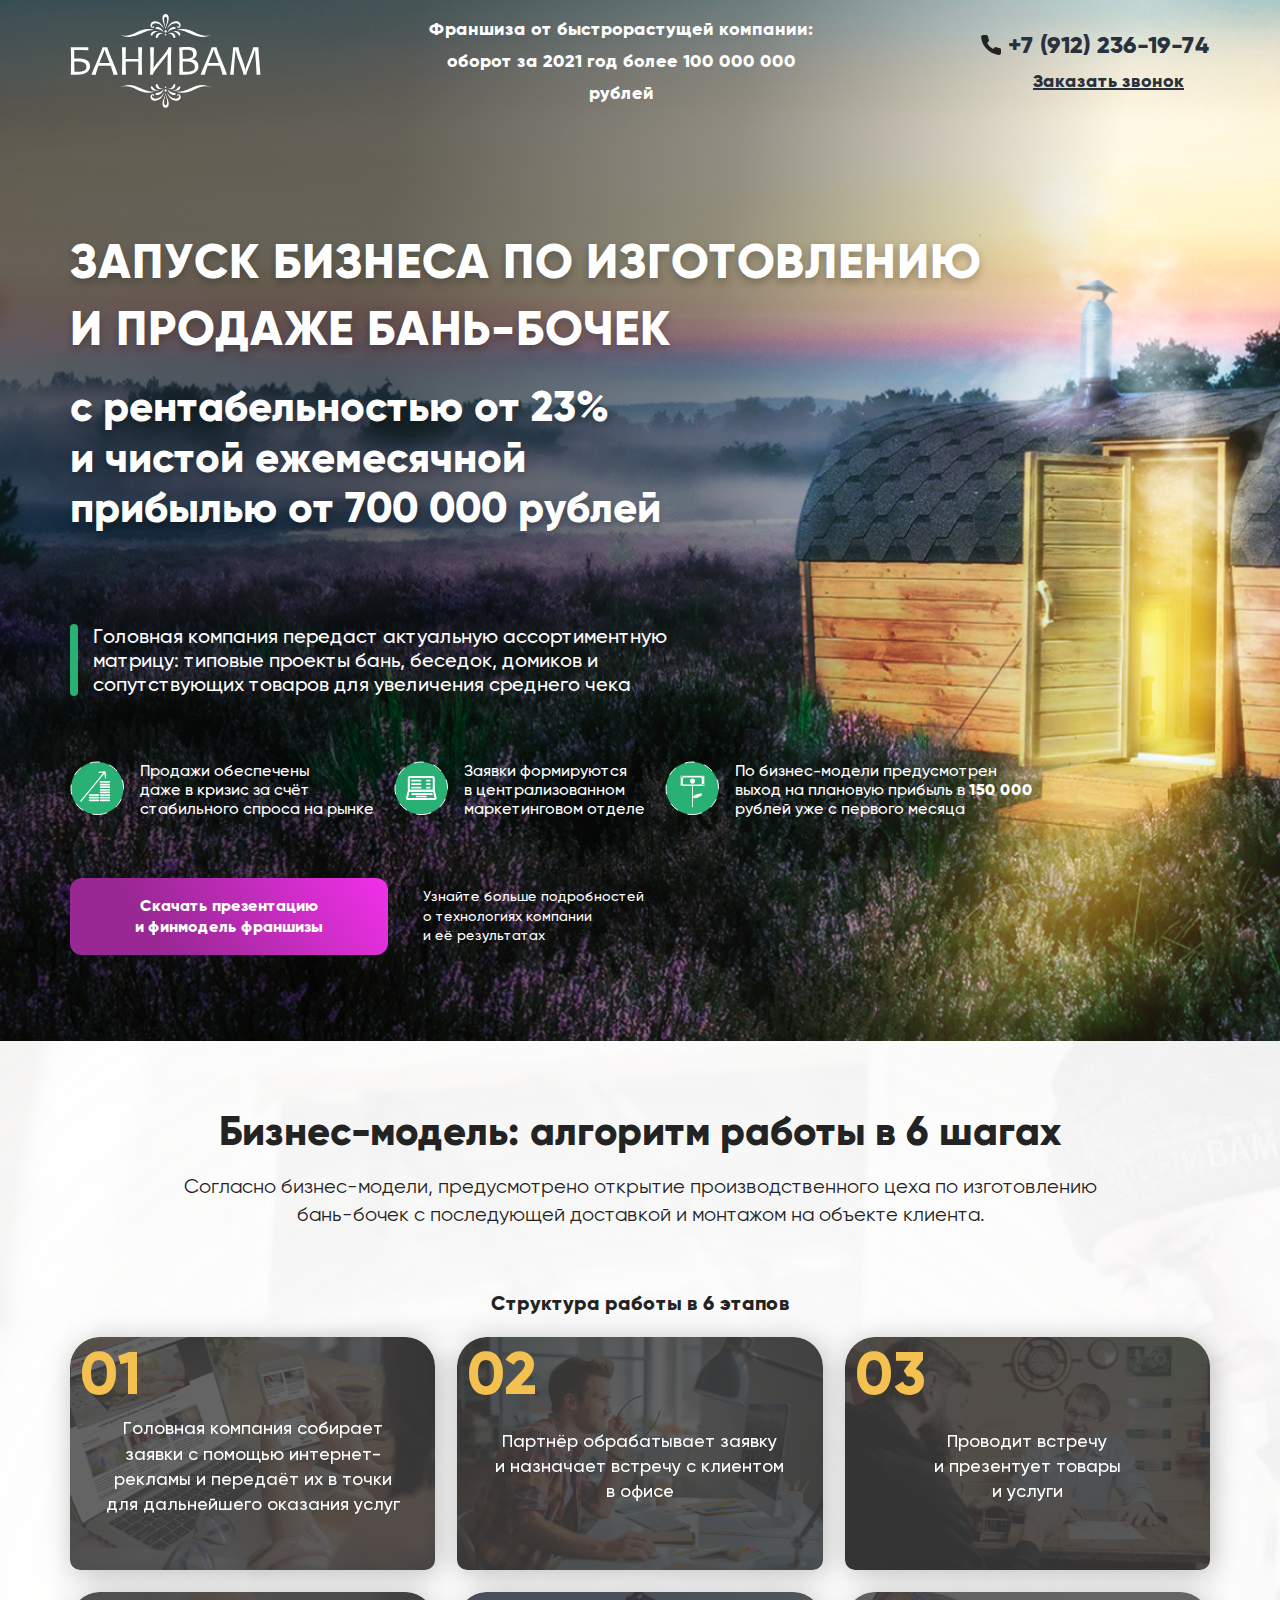
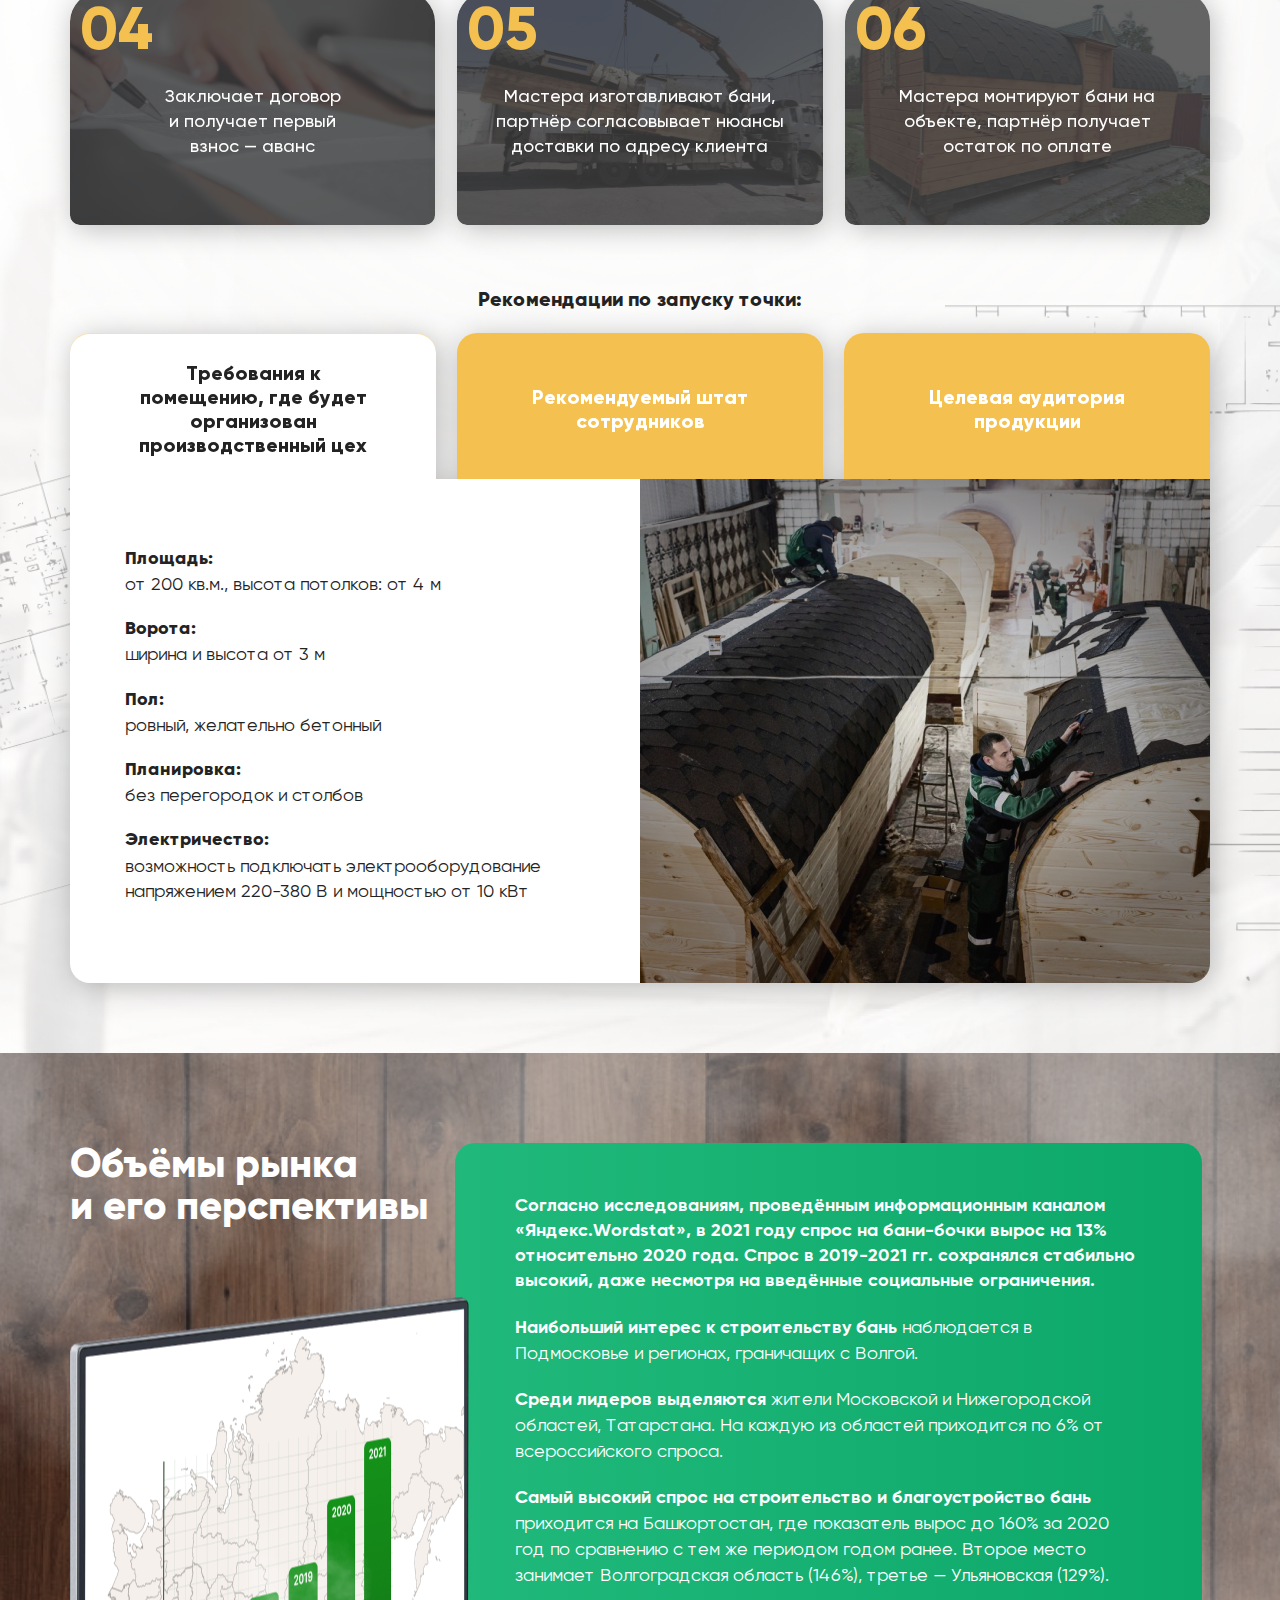
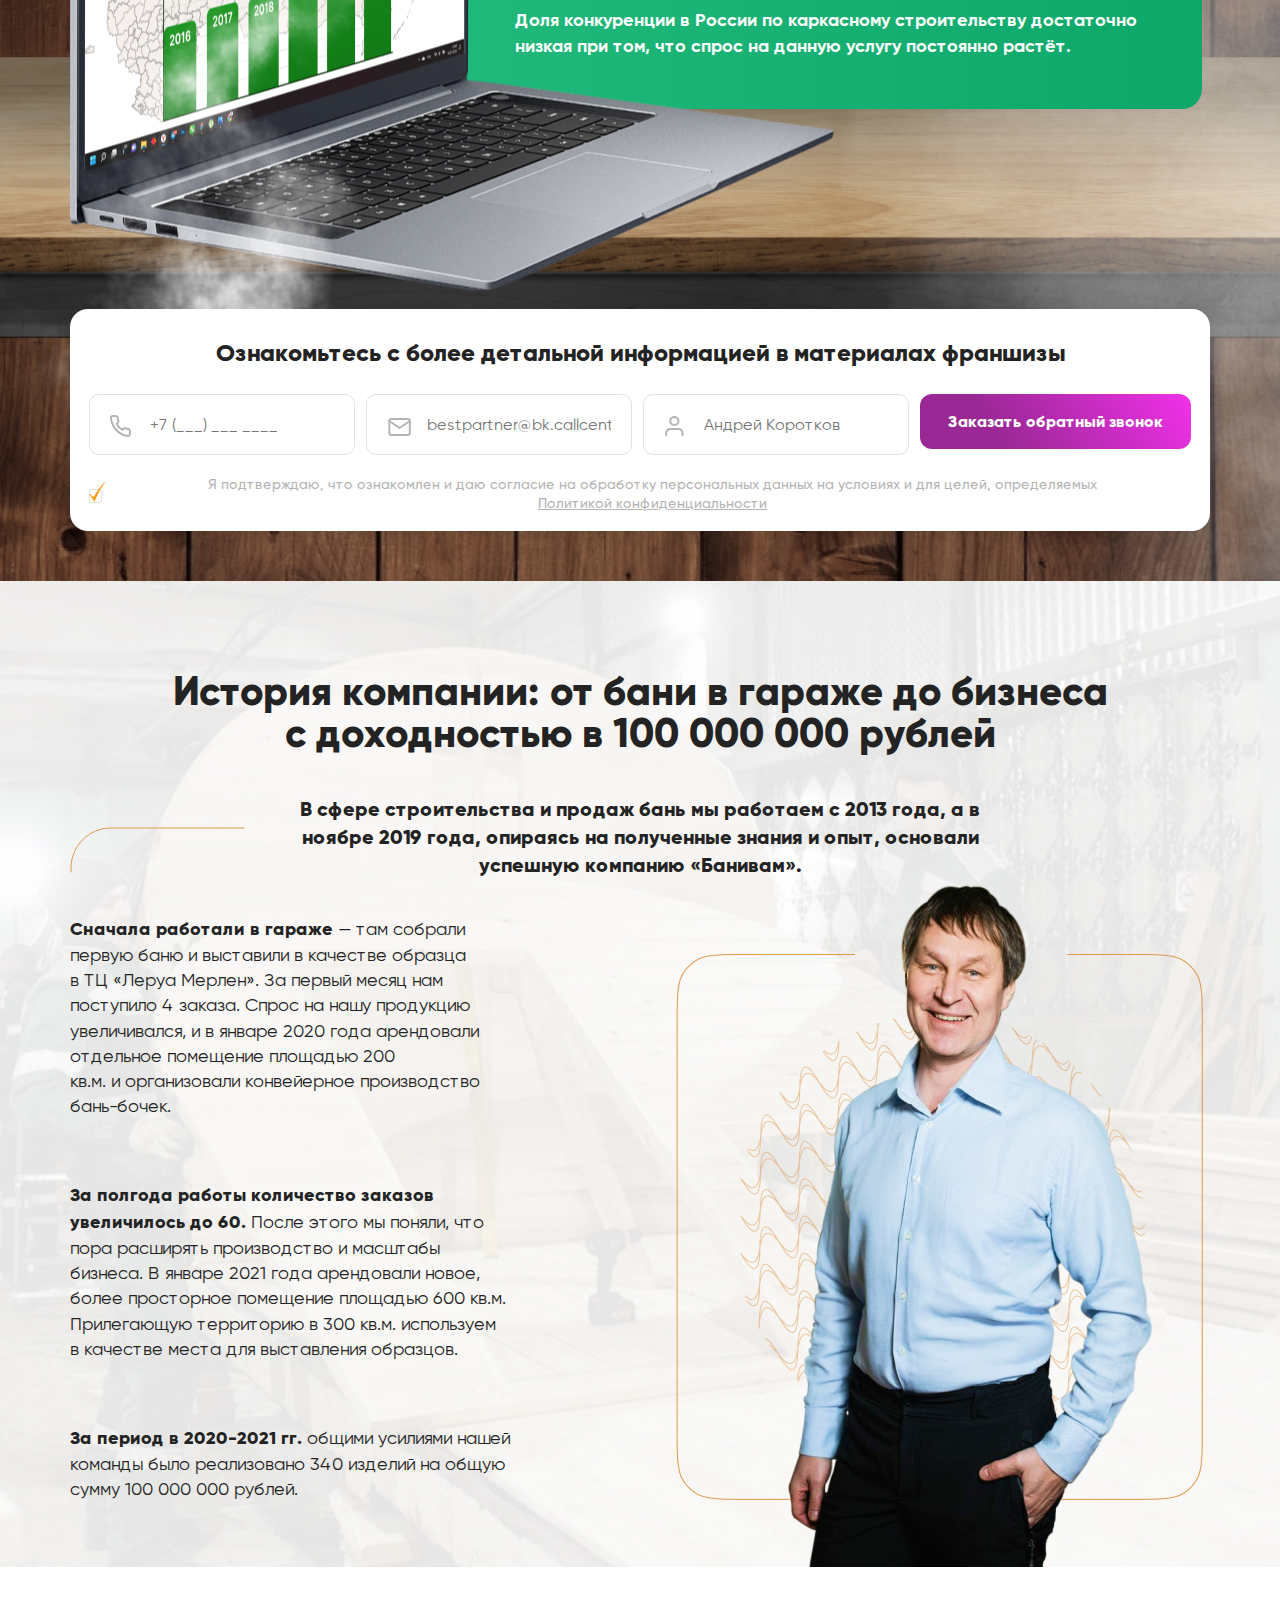
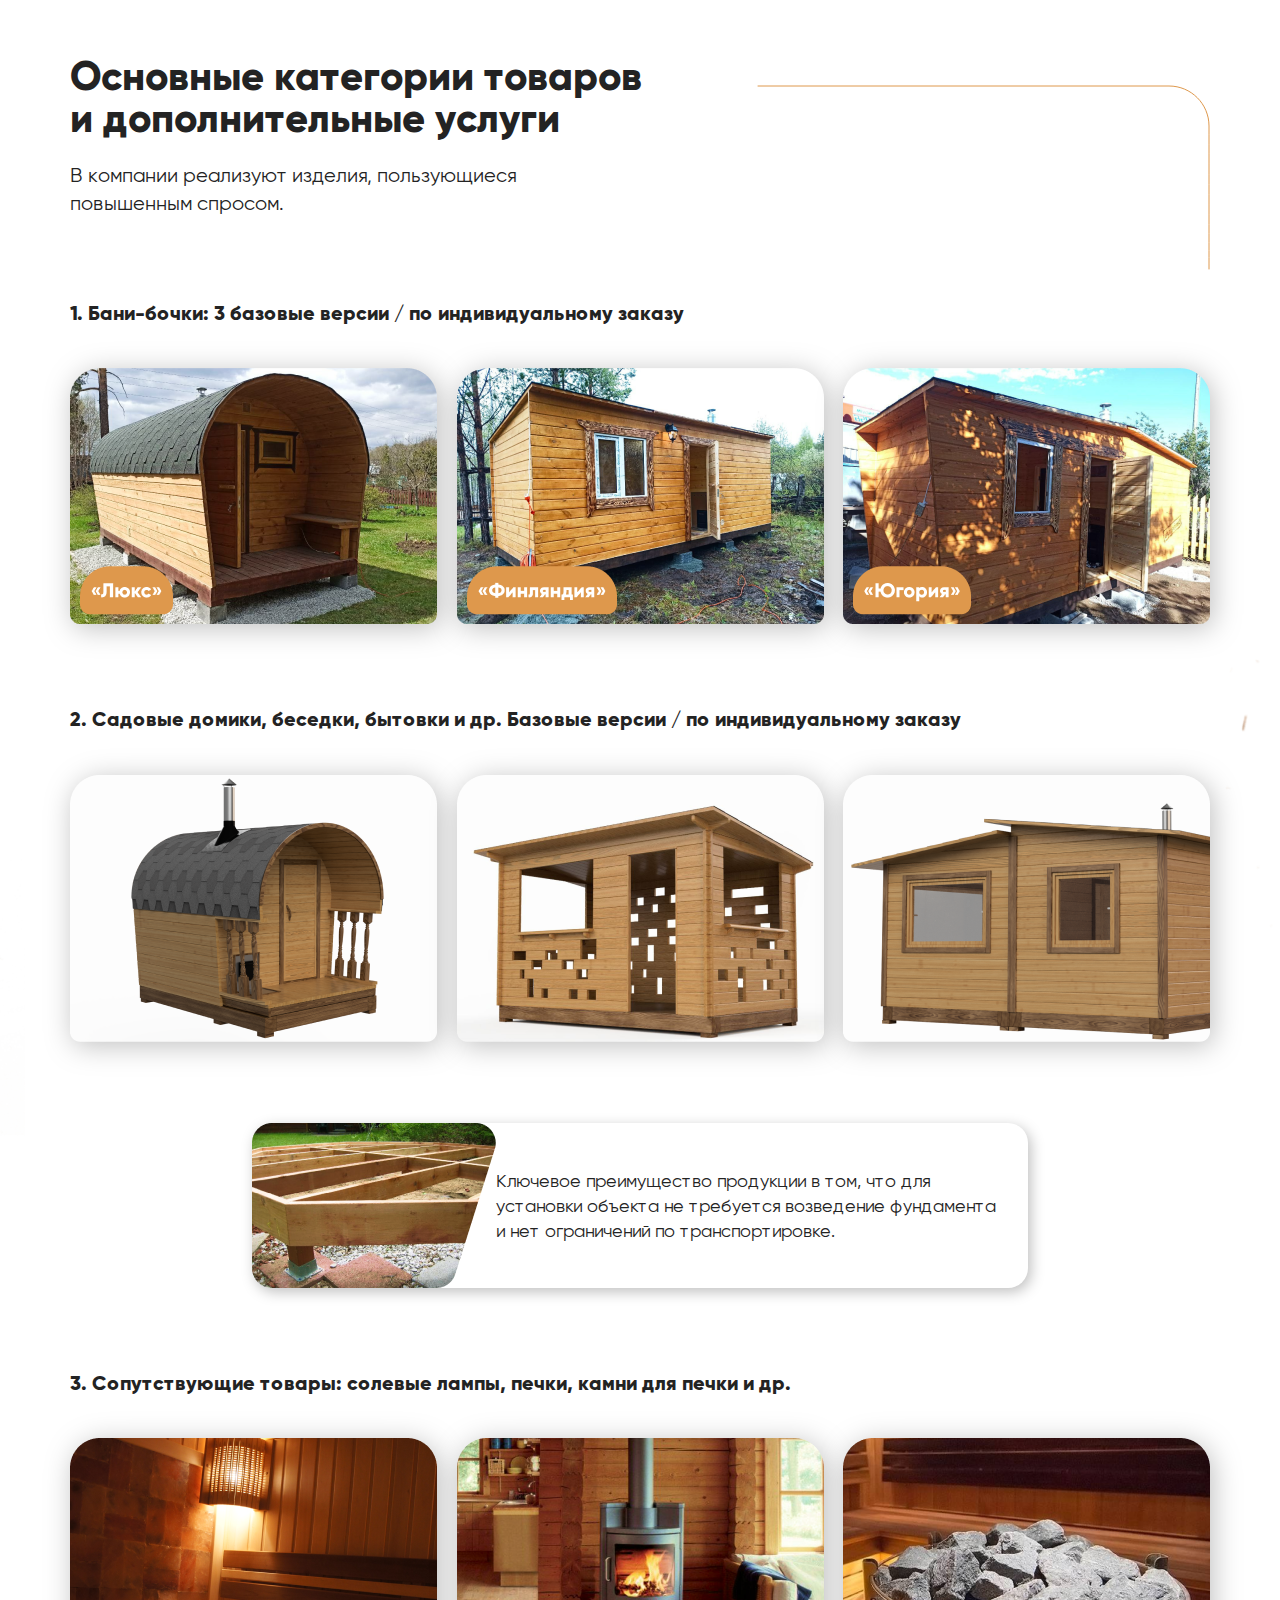
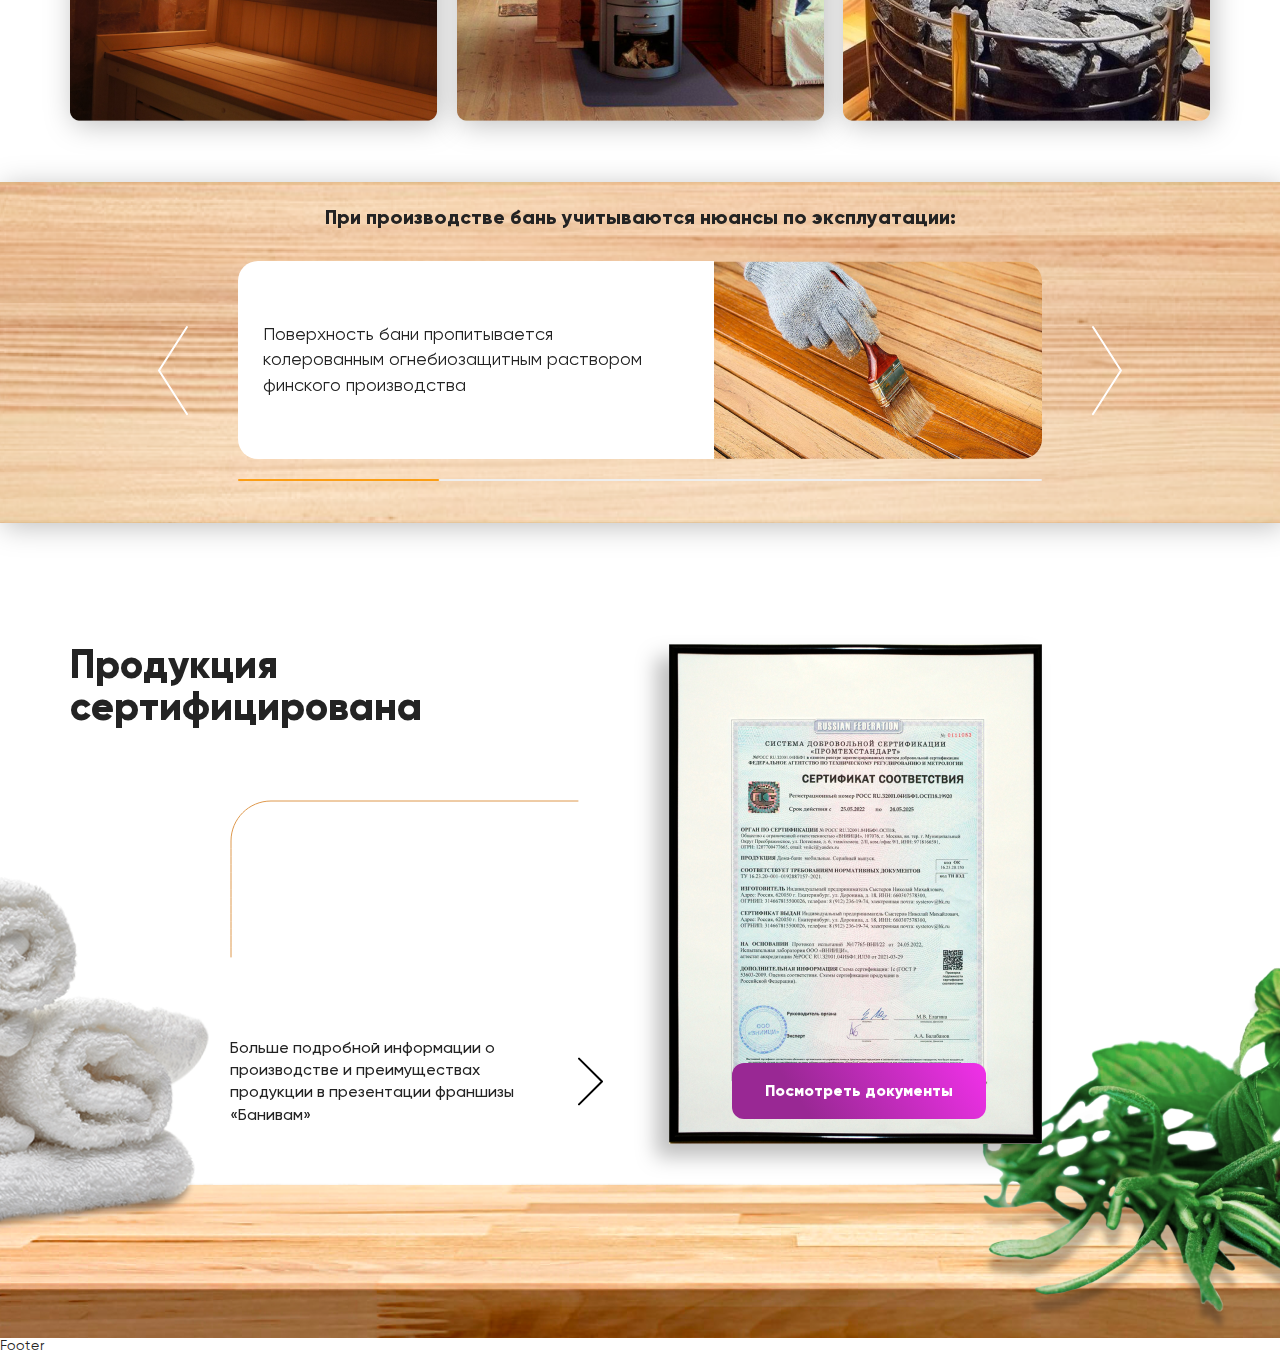
==== commit 09c8f25d: "certificate" ====
--- a/index.html
+++ b/index.html
@@ -1,5 +1,5 @@
 <!DOCTYPE html>
-<html lang="en">
+<html lang="ru">
   <head>
     <meta charset="UTF-8" />
     <meta http-equiv="X-UA-Compatible" content="IE=edge" />
@@ -816,6 +816,26 @@
             </div>
           </div>
         </section>
+        <section class="certificate">
+          <div class="container">
+            <div class="certificate__body">
+              <h2 class="certificate__title title">Продукция сертифицирована</h2>
+              <div class="certificate__img">
+                <img src="img/sertificate/sertificate.jpg" alt="img">
+                <div class="sertificate__button">
+                  <button class="btn">Посмотреть документы</button>
+                </div>
+              </div>
+              <div class="sertificate__box">
+                <div class="sertificate__descr">
+                  Больше подробной информации о производстве и преимуществах продукции в презентации франшизы «Банивам»
+                </div>
+                <img src="img/sertificate/arrow.svg" alt="arrow">
+              </div>
+              <img src="img/sertificate/line.svg" alt="line" class="sertificate__line">
+            </div>
+          </div>
+        </section>
       </div>
       <footer class="footer">Footer</footer>
     </div>
--- a/scss/style.css
+++ b/scss/style.css
@@ -1667,4 +1667,223 @@
   height: 100%;
 }
 
+.slick-dots {
+  display: flex;
+  margin-top: 20px;
+}
+
+.slick-dots li button {
+  width: 201px;
+  height: 2px;
+  text-indent: -9999px;
+  overflow: hidden;
+  display: flex;
+  border-radius: 5px;
+}
+
+.slick-dots .slick-active button {
+  background: #fb9e14;
+}
+
+@media (max-width: 1023px) {
+  .slick-dots li button {
+    width: 163px;
+  }
+
+  .slider__wrapper {
+    max-width: 650px;
+  }
+
+  .slider__text {
+    padding: 40px 15px 40px 24px;
+  }
+}
+@media (max-width: 767px) {
+  .slider__text {
+    padding: 30px 15px 15px 24px;
+    font-size: 15px;
+  }
+
+  .slider__img {
+    max-width: 260px;
+  }
+
+  .slick-dots li button {
+    width: 130px;
+  }
+
+  .slider__wrapper {
+    max-width: 520px;
+  }
+}
+@media (max-width: 600px) {
+  .slider__wrapper {
+    max-width: 270px;
+  }
+
+  .slick-dots li button {
+    width: 67px;
+    height: 5px;
+  }
+
+  .slider__item {
+    flex-direction: column;
+  }
+
+  .slider__text {
+    padding: 20px 15px;
+    font-size: 14px;
+    line-height: 120%;
+    text-align: center;
+    border-radius: 20px 20px 0 0;
+    min-height: 108px;
+  }
+
+  .slider__img {
+    max-width: 270px;
+  }
+
+  .slider__title {
+    font-size: 18px;
+    line-height: 120%;
+    margin-bottom: 25px;
+  }
+}
+/* =============================  sertificate  ================================ */
+.certificate {
+  background: url("../img/sertificate/back.png") 50% 100%/cover no-repeat;
+}
+
+@media (max-width: 1920px) {
+  .certificate {
+    background: url("../img/sertificate/back.png") 50% 100% no-repeat;
+  }
+}
+.certificate__body {
+  padding: 121px 0 194px;
+  display: flex;
+  position: relative;
+}
+
+.certificate__title {
+  max-width: 367px;
+  text-align: left;
+  margin-right: 232px;
+}
+
+.certificate__img {
+  position: relative;
+  filter: drop-shadow(-13px 13px 10px rgba(0, 0, 0, 0.25));
+}
+
+.sertificate__button {
+  width: 254px;
+  position: absolute;
+  bottom: 5%;
+  left: 51%;
+  transform: translateX(-50%);
+}
+.sertificate__button .btn {
+  font-weight: 800;
+  font-size: 16px;
+  line-height: 130%;
+}
+
+.sertificate__box {
+  position: absolute;
+  bottom: 26%;
+  left: 14%;
+  display: flex;
+}
+
+.sertificate__descr {
+  max-width: 333px;
+  font-weight: 500;
+  font-size: 16px;
+  line-height: 140%;
+  margin-right: 15px;
+}
+
+.sertificate__line {
+  position: absolute;
+  top: 34%;
+  left: 14%;
+}
+
+@media (max-width: 1023px) {
+  .certificate__body {
+    padding: 90px 0 180px;
+  }
+
+  .certificate__title {
+    max-width: 367px;
+    text-align: left;
+    margin-right: 50px;
+  }
+
+  .sertificate__line {
+    width: 220px;
+  }
+
+  .sertificate__box {
+    left: 0%;
+  }
+
+  .sertificate__descr {
+    max-width: 285px;
+  }
+}
+@media (max-width: 767px) {
+  .certificate__body {
+    padding: 60px 0 130px;
+    flex-direction: column;
+    align-items: center;
+    justify-content: center;
+  }
+
+  .certificate__title {
+    text-align: center;
+    margin: 0 auto 20px auto;
+  }
+
+  .sertificate__box {
+    position: static;
+    margin-top: 20px;
+  }
+
+  .sertificate__box img {
+    display: none;
+  }
+
+  .sertificate__descr {
+    text-align: center;
+    margin-right: 0;
+  }
+}
+@media (max-width: 600px) {
+  .certificate {
+    background: #fff;
+  }
+
+  .certificate__body {
+    padding: 40px 0;
+  }
+
+  .certificate__img img {
+    max-width: 270px;
+  }
+
+  .sertificate__line {
+    display: none;
+  }
+
+  .sertificate__button {
+    width: 179px;
+  }
+  .sertificate__button .btn {
+    font-size: 14px;
+    padding: 12px 0;
+  }
+}
+
 /*# sourceMappingURL=style.css.map */
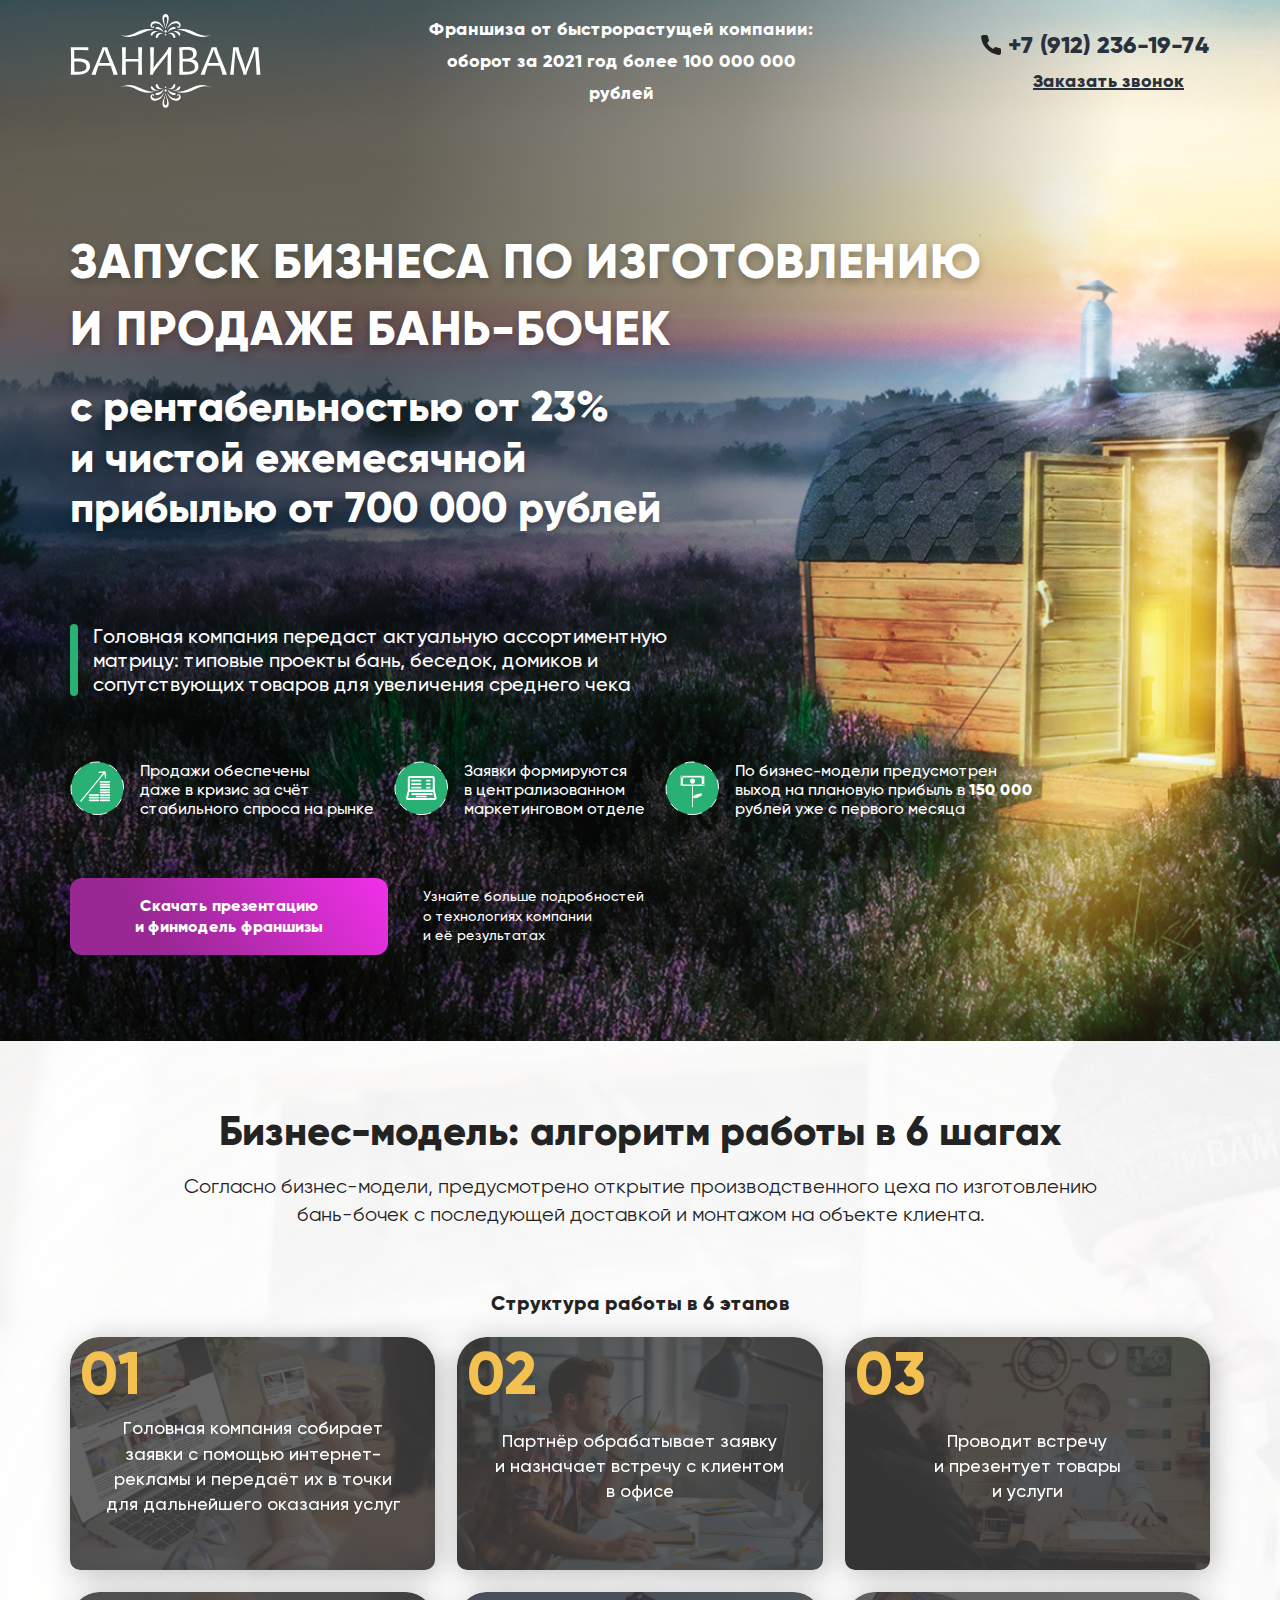
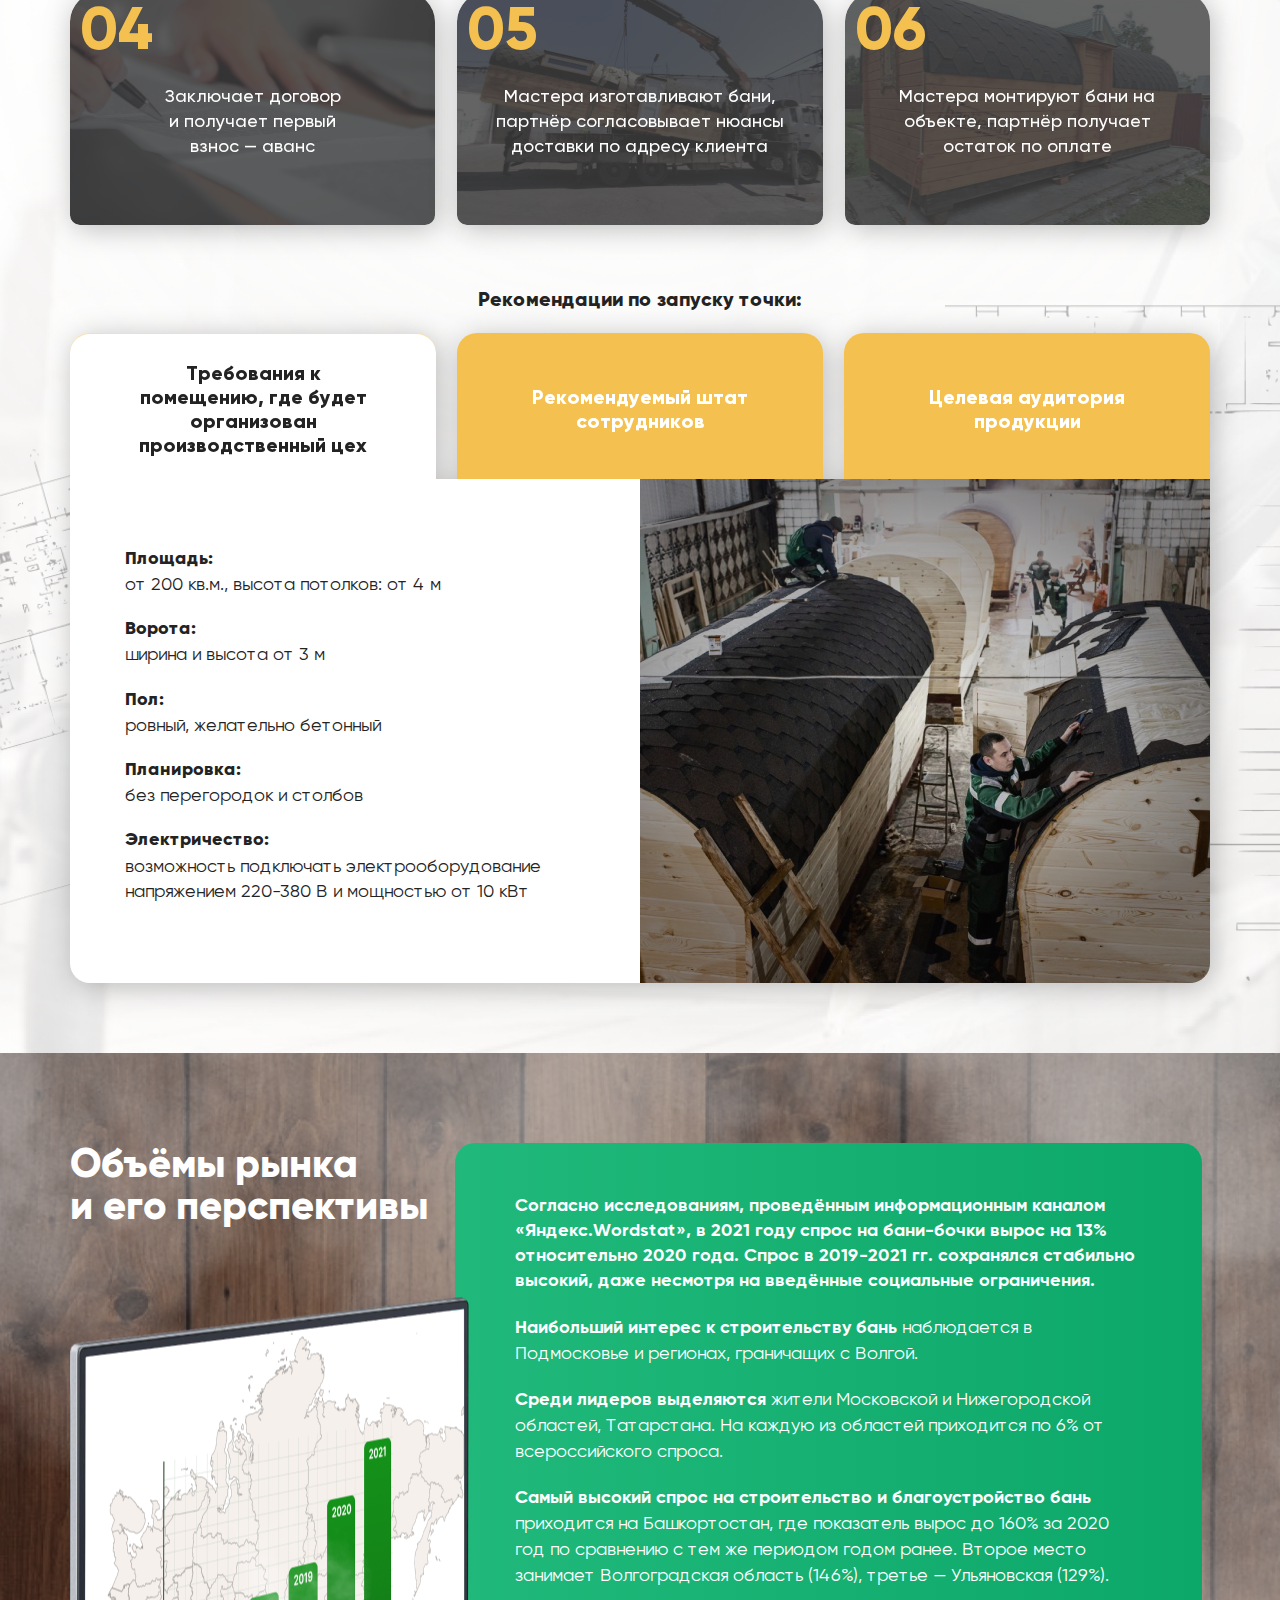
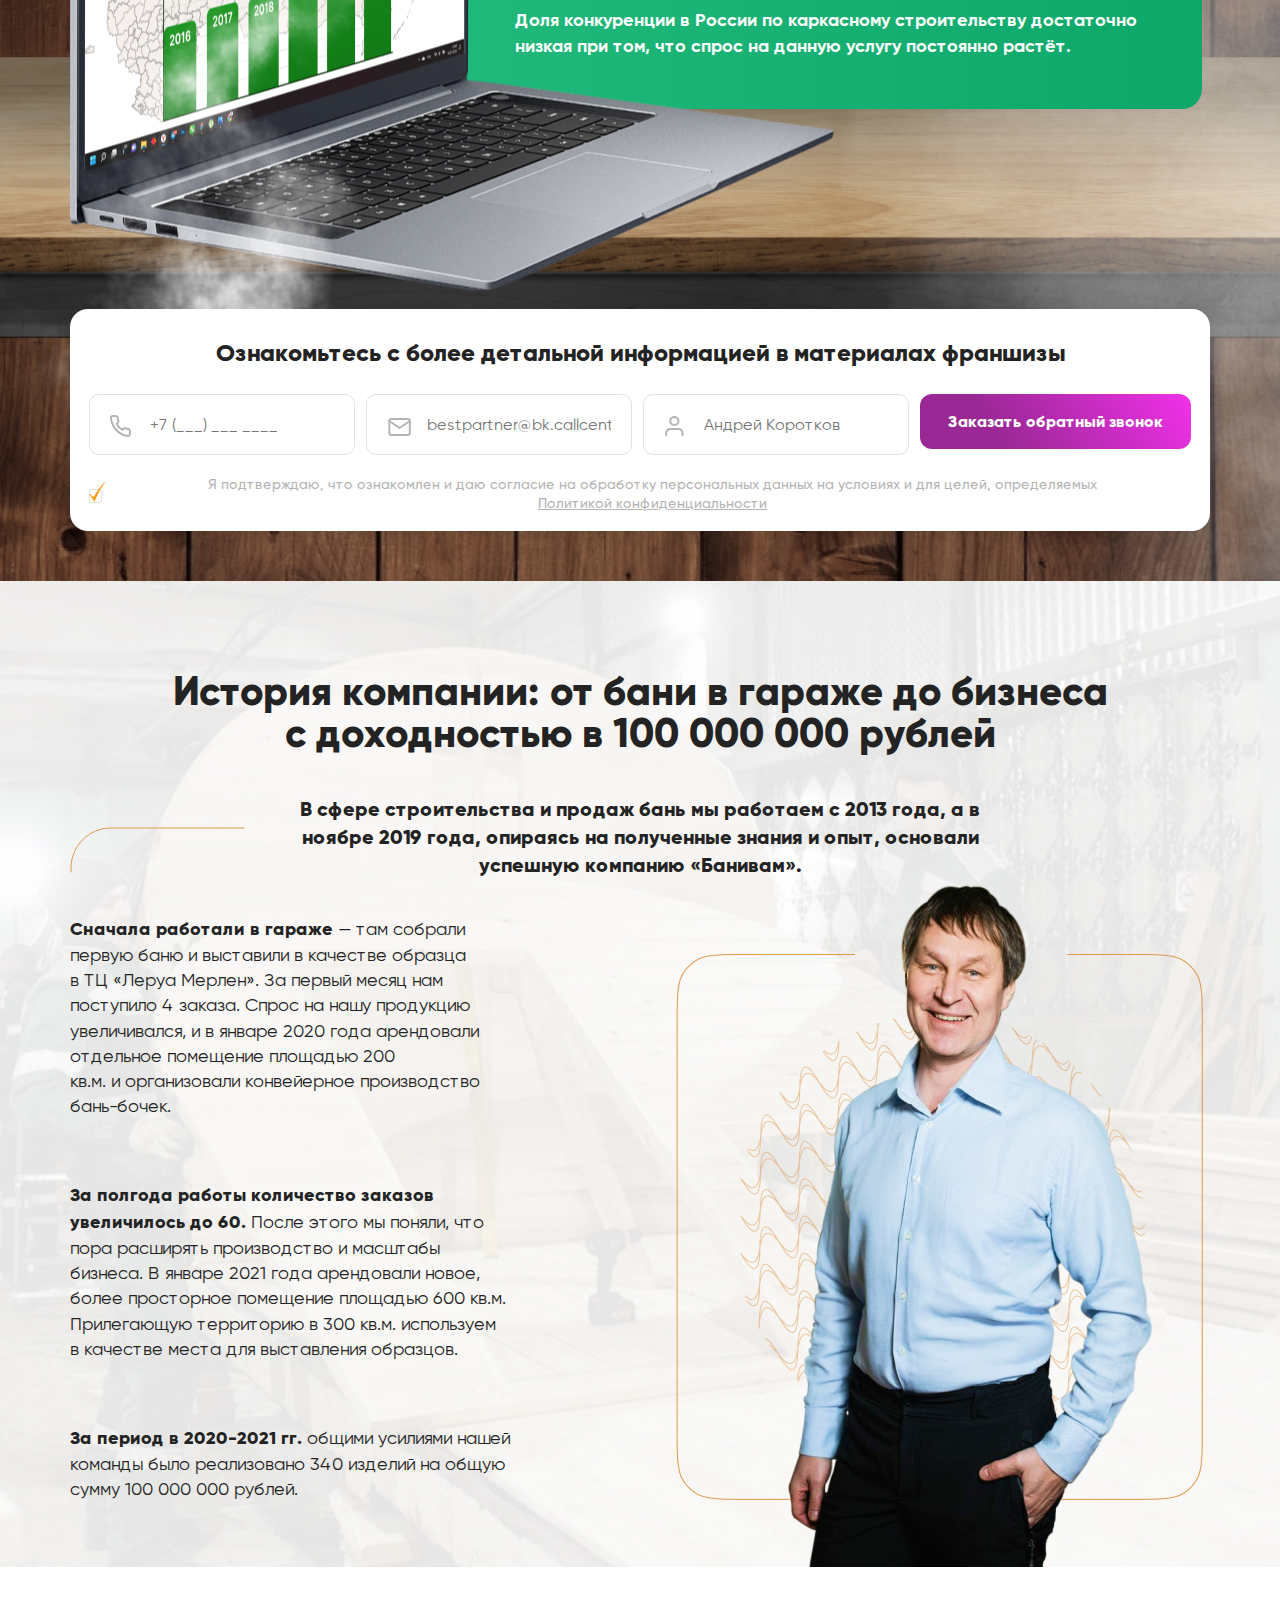
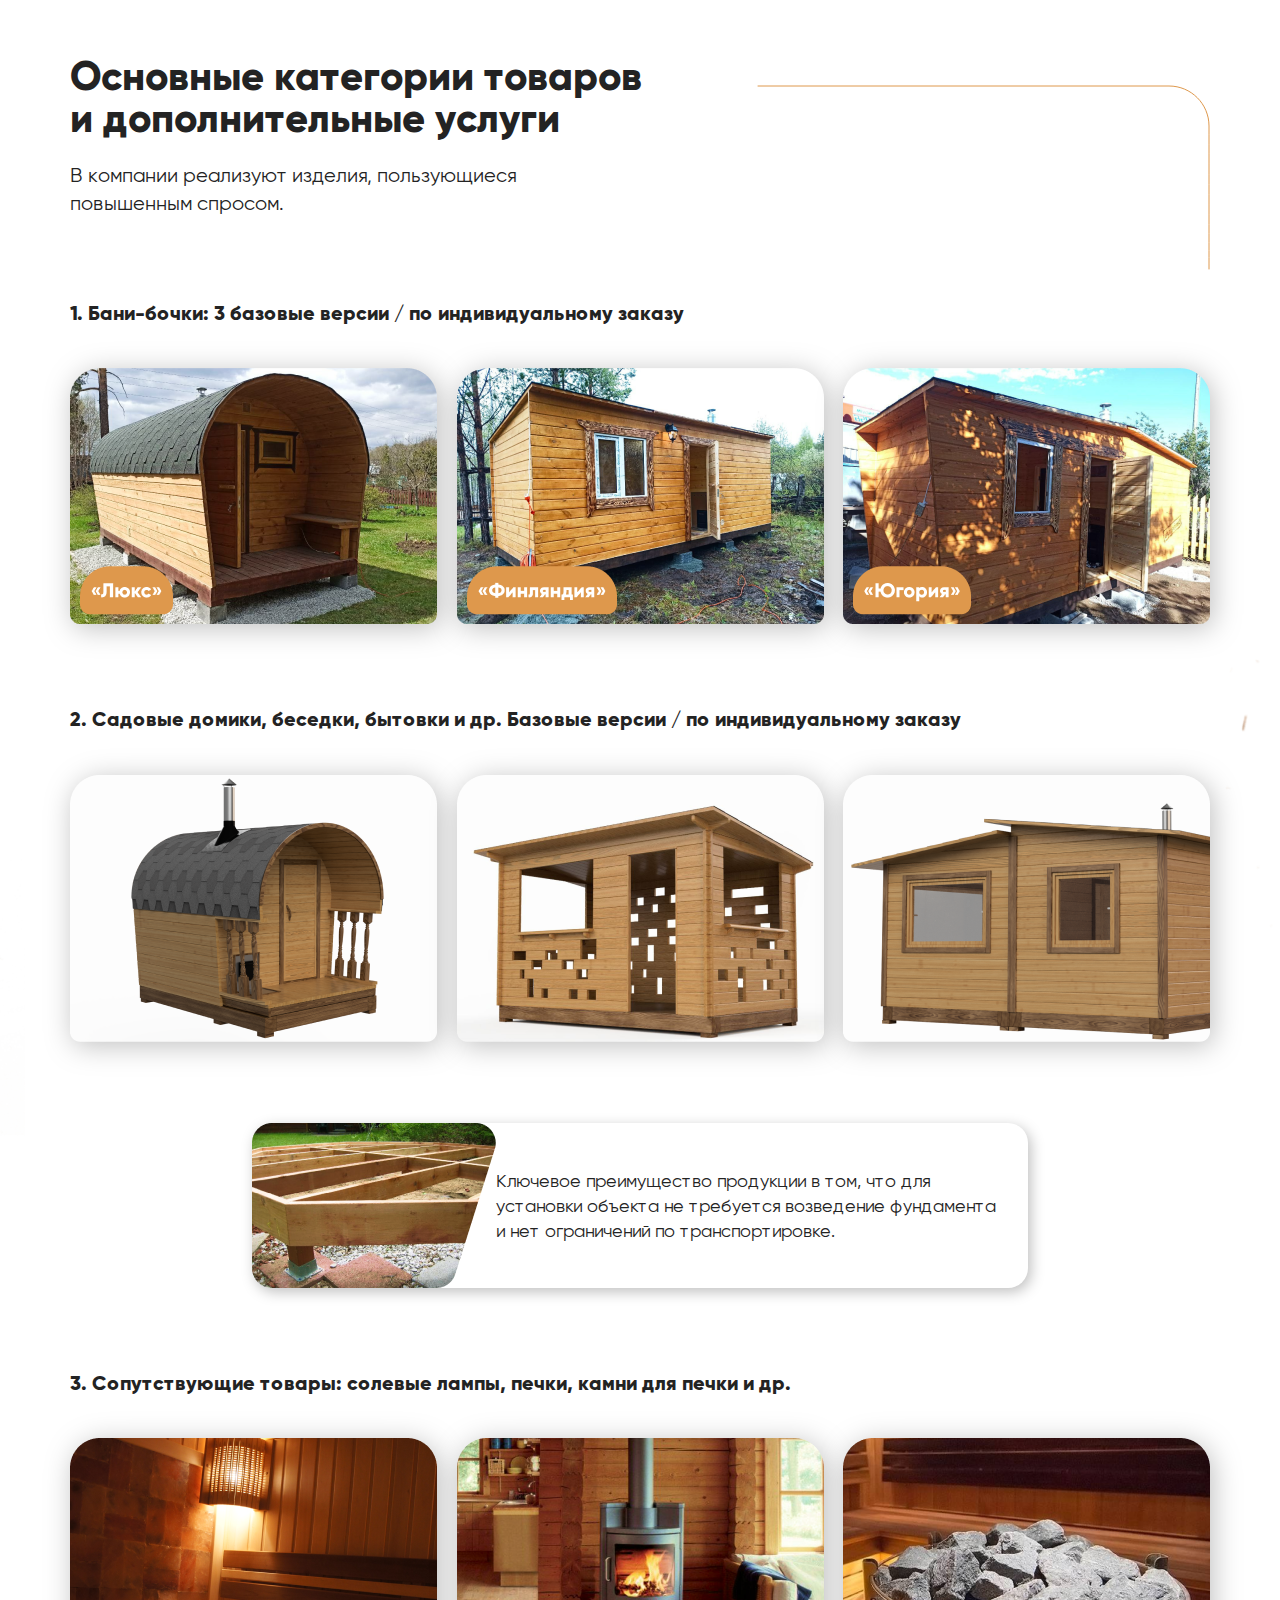
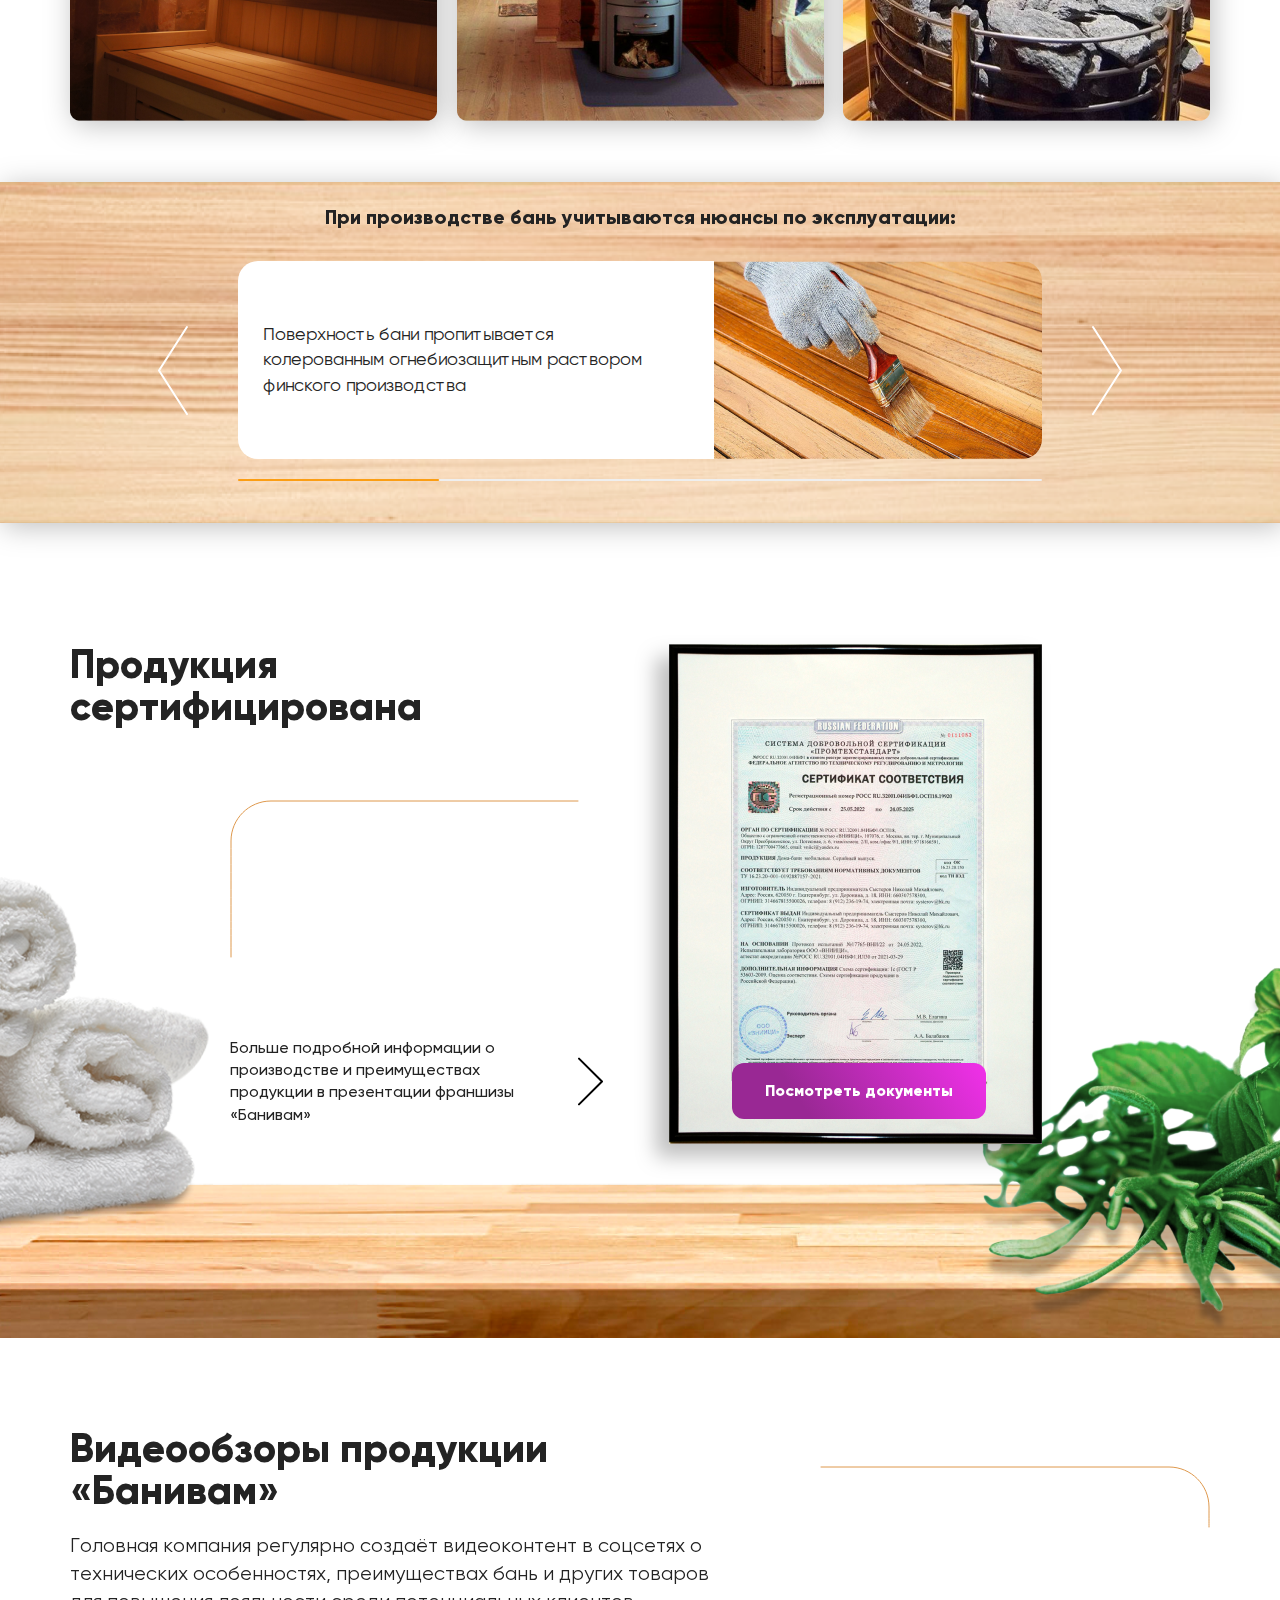
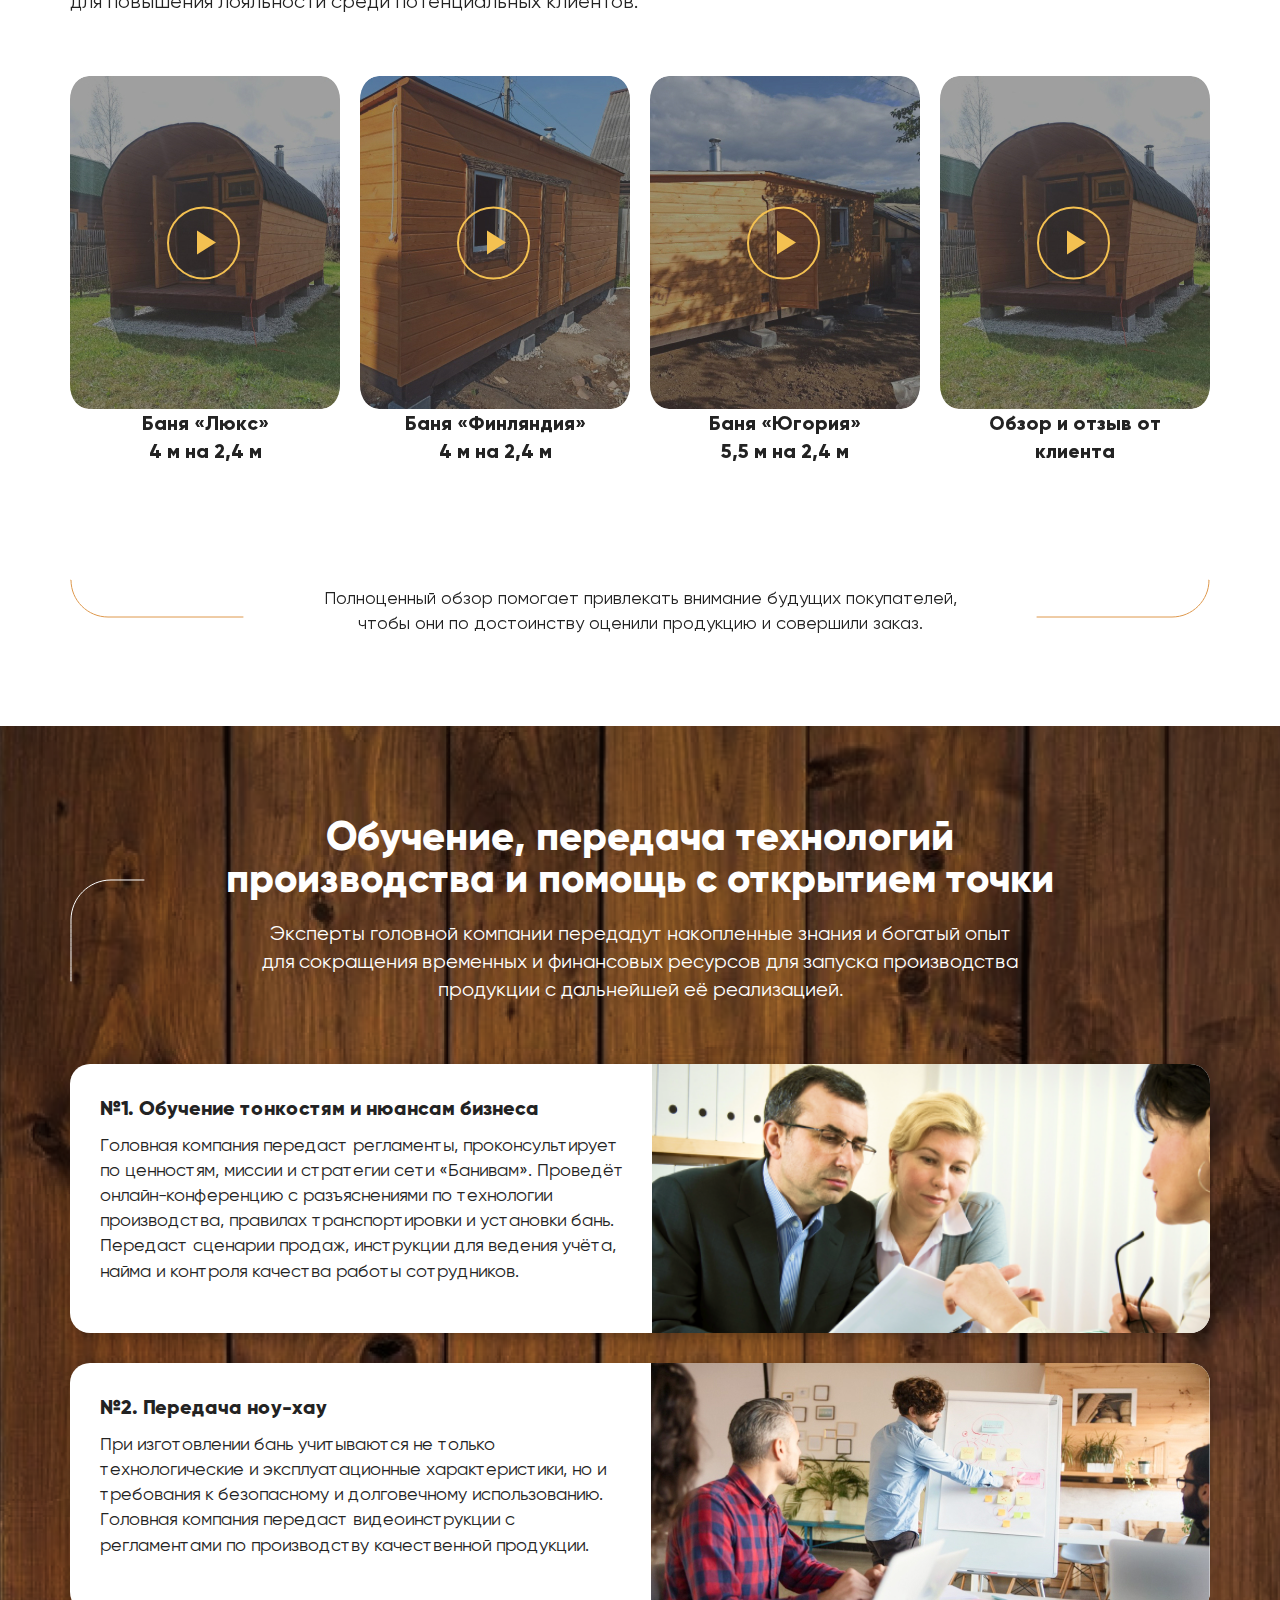
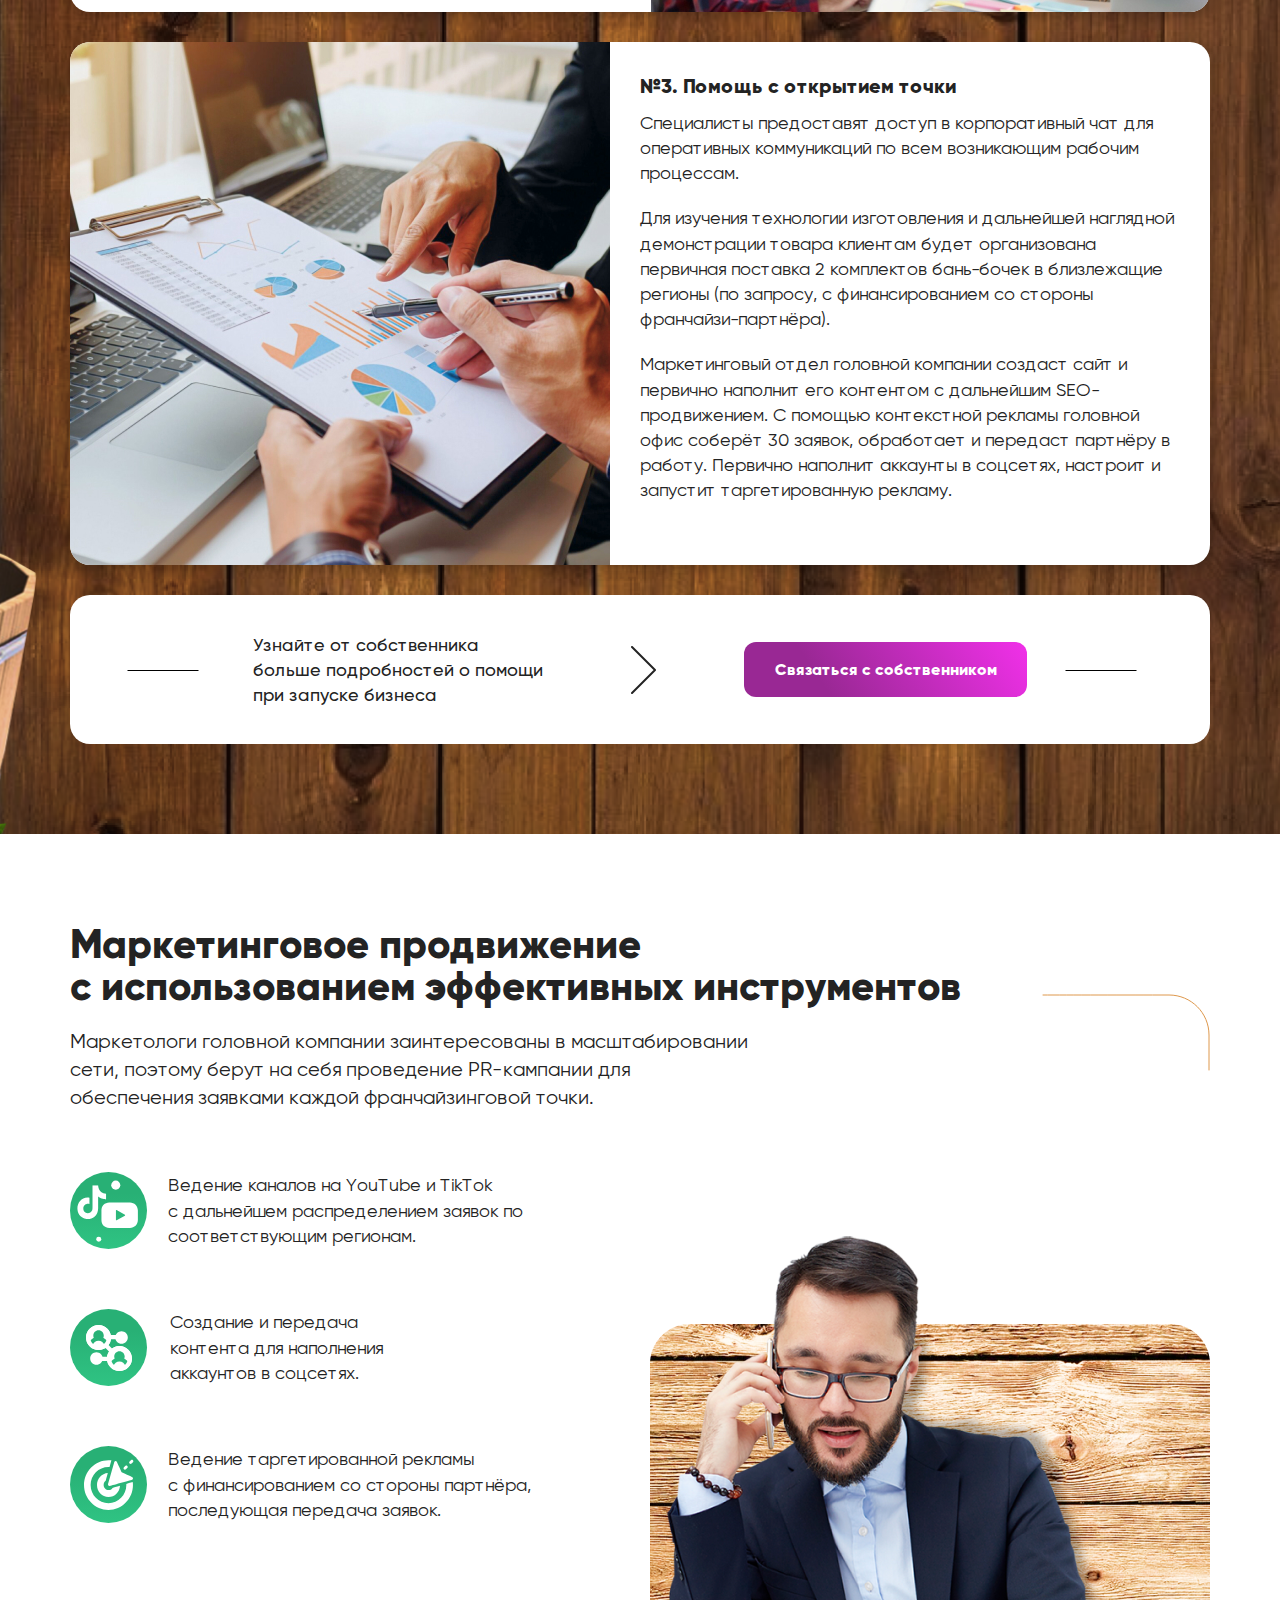
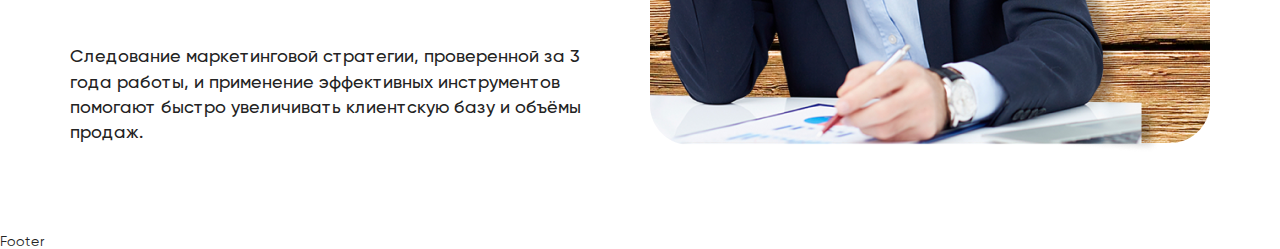
==== commit 07ce0588: "marketing" ====
--- a/index.html
+++ b/index.html
@@ -8,6 +8,10 @@
     <link rel="stylesheet" href="scss/reset.css" />
     <link rel="stylesheet" href="scss/style.css" />
     <link rel="stylesheet" href="scss/slick.css" />
+    <link
+      rel="stylesheet"
+      href="https://cdn.jsdelivr.net/npm/@fancyapps/ui/dist/fancybox.css"
+    />
     <title>Франшиза по изготовлению бань-бочек</title>
   </head>
   <body id="main-body">
@@ -765,11 +769,13 @@
                       огнебиозащитным раствором финского производства</span
                     >
                   </div>
-                  <img
-                    src="img/slider/01.png"
-                    alt="slider"
-                    class="slider__img"
-                  />
+                  <div class="slider__image">
+                    <img
+                      src="img/slider/01.png"
+                      alt="slider"
+                      class="slider__img"
+                    />
+                  </div>
                 </div>
                 <div class="slider__item">
                   <div class="slider__text">
@@ -778,12 +784,13 @@
                       станке, исключающем фактор человеческой ошибки</span
                     >
                   </div>
-
-                  <img
-                    src="img/slider/02.png"
-                    alt="slider"
-                    class="slider__img"
-                  />
+                  <div class="slider__image">
+                    <img
+                      src="img/slider/02.jpg"
+                      alt="slider"
+                      class="slider__img"
+                    />
+                  </div>
                 </div>
                 <div class="slider__item">
                   <div class="slider__text">
@@ -792,12 +799,13 @@
                       светильник</span
                     >
                   </div>
-
-                  <img
-                    src="img/slider/03.png"
-                    alt="slider"
-                    class="slider__img"
-                  />
+                  <div class="slider__image">
+                    <img
+                      src="img/slider/03.jpg"
+                      alt="slider"
+                      class="slider__img"
+                    />
+                  </div>
                 </div>
                 <div class="slider__item">
                   <div class="slider__text">
@@ -806,11 +814,13 @@
                       доски для комфортной эксплуатации в зимний период</span
                     >
                   </div>
-                  <img
-                    src="img/slider/04.png"
-                    alt="slider"
-                    class="slider__img"
-                  />
+                  <div class="slider__image">
+                    <img
+                      src="img/slider/04.jpg"
+                      alt="slider"
+                      class="slider__img"
+                    />
+                  </div>
                 </div>
               </div>
             </div>
@@ -819,20 +829,287 @@
         <section class="certificate">
           <div class="container">
             <div class="certificate__body">
-              <h2 class="certificate__title title">Продукция сертифицирована</h2>
+              <h2 class="certificate__title title">
+                Продукция сертифицирована
+              </h2>
               <div class="certificate__img">
-                <img src="img/sertificate/sertificate.jpg" alt="img">
+                <img src="img/sertificate/sertificate.jpg" alt="img" />
                 <div class="sertificate__button">
-                  <button class="btn">Посмотреть документы</button>
+                  <a
+                    data-fancybox
+                    href="img/sertificate/fancyimg.jpeg"
+                    data-width="1000"
+                    data-height="700"
+                    class="btn"
+                    >Посмотреть документы</a
+                  >
                 </div>
               </div>
               <div class="sertificate__box">
                 <div class="sertificate__descr">
-                  Больше подробной информации о производстве и преимуществах продукции в презентации франшизы «Банивам»
-                </div>
-                <img src="img/sertificate/arrow.svg" alt="arrow">
-              </div>
-              <img src="img/sertificate/line.svg" alt="line" class="sertificate__line">
+                  Больше подробной информации о производстве и преимуществах
+                  продукции в презентации франшизы «Банивам»
+                </div>
+                <img src="img/sertificate/arrow.svg" alt="arrow" />
+              </div>
+              <img
+                src="img/sertificate/line.svg"
+                alt="line"
+                class="sertificate__line"
+              />
+            </div>
+          </div>
+        </section>
+        <section class="videos">
+          <div class="container">
+            <div class="videos__body">
+              <h2 class="videos__title title">
+                Видеообзоры продукции «Банивам»
+              </h2>
+              <p class="videos__descr descr">
+                Головная компания регулярно создаёт видеоконтент в соцсетях о
+                технических особенностях, преимуществах бань и других товаров
+                для повышения лояльности среди потенциальных клиентов.
+              </p>
+              <ul class="videos__list">
+                <li class="videos__item">
+                  <a
+                    data-fancybox
+                    href="https://youtu.be/J2j32WR7o_E"
+                    data-width="1000"
+                    data-height="700"
+                  >
+                    <div class="videos__video">
+                      <img src="img/videos/01.jpg" alt="video" />
+                      <div class="videos__circle"></div>
+                    </div>
+                  </a>
+                  <div class="videos__item-descr">
+                    Баня «Люкс» <span>4 м на 2,4 м </span>
+                  </div>
+                </li>
+                <li class="videos__item">
+                  <a
+                    data-fancybox
+                    href="https://www.youtube.com/watch?v=LfG2M-nEjfY"
+                    data-width="1000"
+                    data-height="700"
+                    ><div class="videos__video">
+                      <img src="img/videos/02.jpg" alt="video" />
+                      <div class="videos__circle"></div></div
+                  ></a>
+
+                  <div class="videos__item-descr">
+                    Баня «Финляндия» <span>4 м на 2,4 м</span>
+                  </div>
+                </li>
+                <li class="videos__item">
+                  <a
+                    data-fancybox
+                    href="https://www.youtube.com/watch?v=yvOE6GHgxho"
+                    data-width="1000"
+                    data-height="700"
+                    ><div class="videos__video">
+                      <img src="img/videos/03.jpg" alt="video" />
+                      <div class="videos__circle"></div></div
+                  ></a>
+
+                  <div class="videos__item-descr">
+                    Баня «Югория»<span>5,5 м на 2,4 м</span>
+                  </div>
+                </li>
+                <li class="videos__item">
+                  <a
+                    data-fancybox
+                    href="https://www.youtube.com/watch?v=08bjWCB3h-c"
+                    data-width="1000"
+                    data-height="700"
+                  >
+                    <div class="videos__video">
+                      <img src="img/videos/01.jpg" alt="video" />
+                      <div class="videos__circle"></div></div
+                  ></a>
+
+                  <div class="videos__item-descr">
+                    Обзор и отзыв от<span>клиента</span>
+                  </div>
+                </li>
+              </ul>
+              <div class="videos__bottom">
+                <img src="img/videos/left.svg" alt="line" class="left-line" />
+                <p class="videos__text">
+                  Полноценный обзор помогает привлекать внимание будущих
+                  покупателей, чтобы они по достоинству оценили продукцию и
+                  совершили заказ.
+                </p>
+                <img src="img/videos/right.svg" alt="line" class="right-line" />
+              </div>
+              <img
+                src="img/videos/top-line.svg"
+                alt="img"
+                class="videos__line"
+              />
+            </div>
+          </div>
+        </section>
+        <section class="study">
+          <div class="container">
+            <div class="study__body">
+              <h2 class="study__title title">
+                Обучение, передача технологий производства и помощь с открытием
+                точки
+              </h2>
+              <p class="study__descr descr">
+                Эксперты головной компании передадут накопленные знания и
+                богатый опыт для сокращения временных и финансовых ресурсов для
+                запуска производства продукции с дальнейшей её реализацией.
+              </p>
+              <ul class="study__list">
+                <li class="study__item">
+                  <div class="study__box">
+                    <h5 class="study__box-title">
+                      №1. Обучение тонкостям и нюансам бизнеса
+                    </h5>
+                    <p class="study__box-text">
+                      Головная компания передаст регламенты, проконсультирует по
+                      ценностям, миссии и стратегии сети «Банивам». Проведёт
+                      онлайн-конференцию с разъяснениями по технологии
+                      производства, правилах транспортировки и установки бань.
+                      Передаст сценарии продаж, инструкции для ведения учёта,
+                      найма и контроля качества работы сотрудников.
+                    </p>
+                  </div>
+                  <div class="study__img">
+                    <img src="img/study/01.jpg" alt="img" />
+                  </div>
+                </li>
+                <li class="study__item">
+                  <div class="study__box">
+                    <h5 class="study__box-title">№2. Передача ноу-хау</h5>
+                    <p class="study__box-text">
+                      При изготовлении бань учитываются не только
+                      технологические и эксплуатационные характеристики, но и
+                      требования к безопасному и долговечному использованию.
+                      Головная компания передаст видеоинструкции с регламентами
+                      по производству качественной продукции.
+                    </p>
+                  </div>
+                  <div class="study__img">
+                    <img src="img/study/02.jpg" alt="img" />
+                  </div>
+                </li>
+                <li class="study__item">
+                  <div class="study__img">
+                    <img src="img/study/03.jpg" alt="img" />
+                  </div>
+                  <div class="study__box">
+                    <h5 class="study__box-title">
+                      №3. Помощь с открытием точки
+                    </h5>
+                    <p class="study__box-text">
+                      Специалисты предоставят доступ в корпоративный чат для
+                      оперативных коммуникаций по всем возникающим рабочим
+                      процессам.
+                    </p>
+                    <p class="study__box-text">
+                      Для изучения технологии изготовления и дальнейшей
+                      наглядной демонстрации товара клиентам будет организована
+                      первичная поставка 2 комплектов бань-бочек в близлежащие
+                      регионы (по запросу, с финансированием со стороны
+                      франчайзи-партнёра).
+                    </p>
+                    <p class="study__box-text">
+                      Маркетинговый отдел головной компании создаст сайт и
+                      первично наполнит его контентом с дальнейшим
+                      SEO-продвижением. С помощью контекстной рекламы головной
+                      офис соберёт 30 заявок, обработает и передаст партнёру в
+                      работу. Первично наполнит аккаунты в соцсетях, настроит и
+                      запустит таргетированную рекламу.
+                    </p>
+                  </div>
+                </li>
+              </ul>
+              <div class="study__bottom">
+                <div class="study__bottom-container">
+                  <div class="study__bottom-descr">
+                    Узнайте от собственника больше подробностей о помощи при
+                    запуске бизнеса
+                  </div>
+                  <img src="img/study/right-line.svg" alt="line" />
+                  <div class="study__cover">
+                    <button class="btn">Связаться с собственником</button>
+                  </div>
+                </div>
+              </div>
+              <img src="img/study/line.svg" alt="line" class="study__line" />
+            </div>
+          </div>
+        </section>
+        <section class="marketing">
+          <div class="container">
+            <div class="marketing__body">
+              <h2 class="marketing__title title">
+                Маркетинговое продвижение
+                <span>с использованием эффективных инструментов</span>
+              </h2>
+              <p class="marketing__descr descr">
+                Маркетологи головной компании заинтересованы в масштабировании
+                сети, поэтому берут на себя проведение PR-кампании для
+                обеспечения заявками каждой франчайзинговой точки.
+              </p>
+              <ul class="marketing__list">
+                <li class="marketing__item">
+                  <img
+                    src="img/marketing/01.svg"
+                    alt="icon"
+                    class="marketing__icon"
+                  />
+                  <p class="marketing__item-text">
+                    Ведение каналов на YouTube и TikTok
+                    <span>с дальнейшем распределением заявок по</span>
+                    соответствующим регионам.
+                  </p>
+                </li>
+                <li class="marketing__item">
+                  <img
+                    src="img/marketing/02.svg"
+                    alt="icon"
+                    class="marketing__icon"
+                  />
+                  <p class="marketing__item-text">
+                    Создание и передача
+                    <span>контента для наполнения</span> аккаунтов в соцсетях.
+                  </p>
+                </li>
+                <li class="marketing__item">
+                  <img
+                    src="img/marketing/03.svg"
+                    alt="icon"
+                    class="marketing__icon"
+                  />
+                  <p class="marketing__item-text">
+                    Ведение таргетированной рекламы
+                    <span>с финансированием со стороны партнёра,</span>
+                    последующая передача заявок.
+                  </p>
+                </li>
+              </ul>
+              
+              <img
+                src="img/marketing/image.png"
+                alt="image"
+                class="marketing__image"
+              />
+              <div class="marketing__text">
+                Следование маркетинговой стратегии, проверенной за 3 года
+                работы, и применение эффективных инструментов помогают быстро
+                увеличивать клиентскую базу и объёмы продаж.
+              </div>
+              <img
+                src="img/marketing/line.svg"
+                alt="image"
+                class="marketing__line"
+              />
             </div>
           </div>
         </section>
@@ -843,5 +1120,6 @@
     <script src="js/slick.min.js"></script>
     <script src="js/slider.js"></script>
     <script src="js/tab.js"></script>
+    <script src="https://cdn.jsdelivr.net/npm/@fancyapps/ui@4.0/dist/fancybox.umd.js"></script>
   </body>
 </html>
--- a/scss/style.css
+++ b/scss/style.css
@@ -1,3 +1,4 @@
+@charset "UTF-8";
 @font-face {
   font-family: gilroy;
   font-display: swap;
@@ -1601,7 +1602,7 @@
   }
 
   .categories__item-img {
-    max-width: 260px;
+    max-width: 240px;
   }
 
   .categories__list > *:not(:last-child) {
@@ -1623,6 +1624,7 @@
 
   .categories__rect {
     margin: 0 auto 25px auto;
+    max-width: 240px;
   }
 }
 /* ========================================  slider  ==================================== */
@@ -1646,7 +1648,6 @@
 .slider__wrapper {
   max-width: 804px;
   margin: 0 auto;
-  border-radius: 20px;
 }
 
 .slider__item {
@@ -1662,11 +1663,6 @@
   border-radius: 20px 0 0 20px;
 }
 
-.slider__img {
-  object-fit: cover;
-  height: 100%;
-}
-
 .slick-dots {
   display: flex;
   margin-top: 20px;
@@ -1685,6 +1681,10 @@
   background: #fb9e14;
 }
 
+.slider__image img {
+  border-radius: 0 20px 20px 0;
+}
+
 @media (max-width: 1023px) {
   .slick-dots li button {
     width: 163px;
@@ -1747,6 +1747,10 @@
     font-size: 18px;
     line-height: 120%;
     margin-bottom: 25px;
+  }
+
+  .slider__image img {
+    border-radius: 0 0px 20px 20px;
   }
 }
 /* =============================  sertificate  ================================ */
@@ -1885,5 +1889,587 @@
     padding: 12px 0;
   }
 }
+/* =================================== videos ========================================= */
+.videos {
+  background: url("../img/videos/Дубль.png") 0 60% no-repeat, url("../img/videos/Камера.png") 100% 20% no-repeat, #fff;
+}
+
+@media (max-width: 1820px) {
+  .videos {
+    background: #fff;
+  }
+}
+.videos__body {
+  padding: 90px 0;
+  position: relative;
+}
+
+.videos__title {
+  max-width: 483px;
+  text-align: left;
+  margin-bottom: 20px;
+}
+
+.videos__descr {
+  max-width: 657px;
+  text-align: left;
+  margin-bottom: 60px;
+}
+
+.videos__list {
+  display: flex;
+  justify-content: center;
+  flex-wrap: wrap;
+  margin-bottom: 76px;
+}
+
+.videos__list > *:not(:last-child) {
+  margin-right: 20px;
+}
+
+.videos__item {
+  margin-bottom: 20px;
+}
+
+.videos__video {
+  position: relative;
+}
+.videos__video img {
+  border-radius: 7%;
+}
+
+.videos__circle {
+  width: 73px;
+  height: 73px;
+  border-radius: 50%;
+  border: 2px solid #f4c151;
+  position: absolute;
+  top: 50%;
+  left: 36%;
+  transform: translateY(-50%);
+}
+.videos__circle::after {
+  content: "";
+  width: 0;
+  height: 0;
+  border-style: solid;
+  border-width: 12.635px 0 12.635px 19.65px;
+  border-color: transparent transparent transparent #f4c151;
+  position: absolute;
+  top: 50%;
+  left: 40%;
+  transform: translateY(-50%);
+}
+
+.videos__circle:hover {
+  border: 2px solid #fff;
+}
+.videos__circle:hover::after {
+  border-color: transparent transparent transparent #ffffff;
+}
+
+.videos__item-descr {
+  font-weight: 800;
+  font-size: 20px;
+  line-height: 140%;
+  text-align: center;
+}
+.videos__item-descr span {
+  display: block;
+}
+
+.videos__bottom {
+  display: flex;
+  align-items: center;
+  justify-content: space-between;
+}
+
+.videos__text {
+  font-weight: 400;
+  font-size: 18px;
+  line-height: 140%;
+  text-align: center;
+  max-width: 653px;
+  margin-top: 24px;
+}
+
+.videos__line {
+  position: absolute;
+  top: 13%;
+  right: 0%;
+}
+
+@media (max-width: 1023px) {
+  .videos__descr {
+    max-width: 505px;
+    text-align: left;
+    margin-bottom: 40px;
+  }
+
+  .videos__line {
+    width: 240px;
+    top: 8%;
+  }
+
+  .videos__item-descr {
+    font-size: 18px;
+  }
+
+  .videos__text {
+    font-size: 16px;
+    line-height: 120%;
+  }
+}
+@media (max-width: 767px) {
+  .videos__body {
+    padding: 60px 0;
+  }
+
+  .videos__line {
+    display: none;
+  }
+
+  .videos__title {
+    text-align: center;
+    margin: 0 auto 20px auto;
+  }
+
+  .videos__descr {
+    text-align: center;
+    margin: 0 auto 25px auto;
+  }
+
+  .videos__list > *:not(:last-child) {
+    margin-right: 0px;
+  }
+
+  .videos__list {
+    flex-direction: column;
+    justify-content: center;
+    align-items: center;
+    margin-bottom: 0px;
+  }
+
+  .left-line,
+  .right-line {
+    max-width: 50px;
+  }
+
+  .videos__text {
+    font-size: 14px;
+  }
+}
+@media (max-width: 600px) {
+  .videos__body {
+    padding: 0px 0px 40px 0px;
+  }
+
+  .videos__video img {
+    max-width: 240px;
+  }
+
+  .videos__circle {
+    left: 33%;
+  }
+
+  .left-line,
+  .right-line {
+    display: none;
+  }
+
+  .videos__text {
+    margin-top: 10px;
+  }
+}
+/* =================================== study  ================================== */
+.study {
+  background: url("../img/study/back.png") 50%/cover no-repeat;
+}
+
+.study__body {
+  padding: 90px 0;
+  position: relative;
+}
+
+.study__title {
+  color: #fff;
+  max-width: 890px;
+  margin: 0 auto 20px auto;
+}
+
+.study__descr {
+  max-width: 761px;
+  margin: 0 auto 60px auto;
+  color: #fff;
+}
+
+.study__list {
+  display: flex;
+  flex-direction: column;
+}
+
+.study__item {
+  margin-bottom: 30px;
+  background: #ffffff;
+  box-shadow: 3px 4px 14px rgba(0, 0, 0, 0.25);
+  border-radius: 20px;
+  display: flex;
+  overflow: hidden;
+}
+
+.study__box {
+  padding: 30px 24px 30px 30px;
+}
+
+.study__box-title {
+  font-weight: 800;
+  font-size: 20px;
+  line-height: 140%;
+  margin-bottom: 10px;
+}
+
+.study__box-text {
+  font-weight: 400;
+  font-size: 18px;
+  line-height: 140%;
+}
+
+.study__img img {
+  height: 100%;
+}
+
+.study__box-text:nth-child(2),
+.study__box-text:nth-child(3) {
+  margin-bottom: 20px;
+}
+
+.study__bottom {
+  background: #ffffff;
+  border-radius: 20px;
+  padding: 37px 0;
+  position: relative;
+}
+.study__bottom::before {
+  content: "";
+  width: 292px;
+  height: 1px;
+  background: #fff;
+  position: absolute;
+  top: 50%;
+  transform: translateY(-50%);
+  right: -356px;
+}
+
+.study__bottom-container {
+  max-width: 774px;
+  margin: 0 auto;
+  display: flex;
+  align-items: center;
+  justify-content: space-between;
+  position: relative;
+}
+.study__bottom-container::before {
+  content: "";
+  width: 71px;
+  height: 1px;
+  background: #000;
+  position: absolute;
+  top: 50%;
+  transform: translate(-50%);
+  left: -90px;
+}
+.study__bottom-container::after {
+  content: "";
+  width: 71px;
+  height: 1px;
+  background: #000;
+  position: absolute;
+  top: 50%;
+  transform: translate(-50%);
+  right: -145px;
+}
+
+.study__bottom-descr {
+  max-width: 290px;
+  font-weight: 500;
+  font-size: 18px;
+  line-height: 140%;
+}
+
+.study__cover {
+  width: 283px;
+}
+
+.study__line {
+  position: absolute;
+  top: 9%;
+  left: 0%;
+}
+
+@media (max-width: 1919px) {
+  .study__bottom {
+    position: relative;
+  }
+  .study__bottom::before {
+    content: none;
+  }
+}
+@media (max-width: 1023px) {
+  .study__descr {
+    margin: 0 auto 40px auto;
+  }
+
+  .study__list {
+    align-items: center;
+  }
+
+  .study__item {
+    flex-direction: column;
+    max-width: 538px;
+  }
+
+  .study__line {
+    display: none;
+  }
+
+  .study__bottom {
+    padding: 25px 20px;
+  }
+
+  .study__bottom-container::after {
+    content: none;
+  }
+  .study__bottom-container::before {
+    content: none;
+  }
+}
+@media (max-width: 767px) {
+  .study__body {
+    padding: 40px 0;
+  }
+
+  .study__box-text {
+    font-size: 16px;
+    line-height: 120%;
+  }
+
+  .study__box {
+    padding: 20px;
+    text-align: center;
+  }
+
+  .study__box-title {
+    font-size: 18px;
+    text-align: center;
+  }
+
+  .study__bottom-container {
+    flex-direction: column;
+  }
+  .study__bottom-container img {
+    transform: rotate(90deg);
+  }
+
+  .study__bottom-descr {
+    max-width: 400px;
+    text-align: center;
+  }
+
+  .study__bottom {
+    max-width: 538px;
+    margin: 0 auto;
+  }
+}
+@media (max-width: 600px) {
+  .study__item {
+    max-width: 270px;
+  }
+
+  .study__img img {
+    width: 270px;
+  }
+
+  .study__box-text:nth-child(2),
+  .study__box-text:nth-child(3) {
+    margin-bottom: 10px;
+  }
+
+  .study__cover {
+    width: 225px;
+  }
+}
+/* ====================================  marketing =================================== */
+.marketing {
+  background: url("../img/marketing/phone.png") 100% 100% no-repeat, #fff;
+}
+
+@media (max-width: 1919px) {
+  .marketing {
+    background: #fff;
+  }
+}
+.marketing__body {
+  padding: 90px 0;
+  position: relative;
+}
+
+.marketing__title {
+  max-width: 950px;
+  text-align: left;
+  margin-bottom: 20px;
+}
+.marketing__title span {
+  display: block;
+}
+
+.marketing__descr {
+  max-width: 686px;
+  text-align: left;
+  margin-bottom: 60px;
+}
+
+.marketing__list {
+  display: flex;
+  flex-direction: column;
+  margin-bottom: 60px;
+}
+
+.marketing__item {
+  display: flex;
+  margin-bottom: 60px;
+}
+
+.marketing__icon {
+  margin-right: 21px;
+}
+
+.marketing__item-text {
+  font-weight: 400;
+  font-size: 18px;
+  line-height: 140%;
+}
+.marketing__item-text span {
+  display: block;
+}
+
+.marketing__text {
+  font-weight: 500;
+  font-size: 18px;
+  line-height: 140%;
+  max-width: 547px;
+}
+
+.marketing__image {
+  position: absolute;
+  bottom: 80px;
+  right: 0;
+}
+
+.marketing__line {
+  position: absolute;
+  top: 16%;
+  right: 0;
+}
+
+@media (max-width: 1164px) {
+  .marketing__image {
+    max-width: 500px;
+  }
+
+  .marketing__text {
+    max-width: 476px;
+  }
+
+  .marketing__line {
+    top: 11%;
+  }
+}
+@media (max-width: 1023px) {
+  .marketing__title {
+    text-align: center;
+  }
+  .marketing__title span {
+    display: inline;
+  }
+
+  .marketing__image {
+    display: block;
+    position: static;
+    margin: -150px auto 20px auto;
+  }
+
+  .marketing__line {
+    display: none;
+  }
+
+  .marketing__descr {
+    max-width: 686px;
+    text-align: center;
+    margin: 0 auto 40px auto;
+  }
+
+  .marketing__list {
+    align-items: center;
+  }
+
+  .marketing__item {
+    margin-bottom: 30px;
+    width: 461px;
+  }
+
+  .marketing__text {
+    max-width: 767px;
+    text-align: center;
+  }
+}
+@media (max-width: 767px) {
+  .marketing__body {
+    padding: 60px 0;
+  }
+
+  .marketing__item-text {
+    font-size: 16px;
+  }
+}
+@media (max-width: 600px) {
+  .marketing__body {
+    padding: 40px 0;
+  }
+
+  .marketing__descr {
+    margin-bottom: 20px;
+  }
+
+  .marketing__item {
+    margin-bottom: 20px;
+    max-width: 270px;
+    flex-direction: column;
+    justify-content: center;
+    align-items: center;
+  }
+
+  .marketing__icon {
+    width: 55px;
+    height: 55px;
+    margin-right: 0px;
+  }
+
+  .marketing__item-text {
+    font-size: 14px;
+    text-align: center;
+  }
+  .marketing__item-text span {
+    display: inline;
+  }
+
+  .marketing__image {
+    margin: -100px auto 20px auto;
+    width: 270px;
+  }
+
+  .marketing__text {
+    font-size: 16px;
+  }
+}
 
 /*# sourceMappingURL=style.css.map */
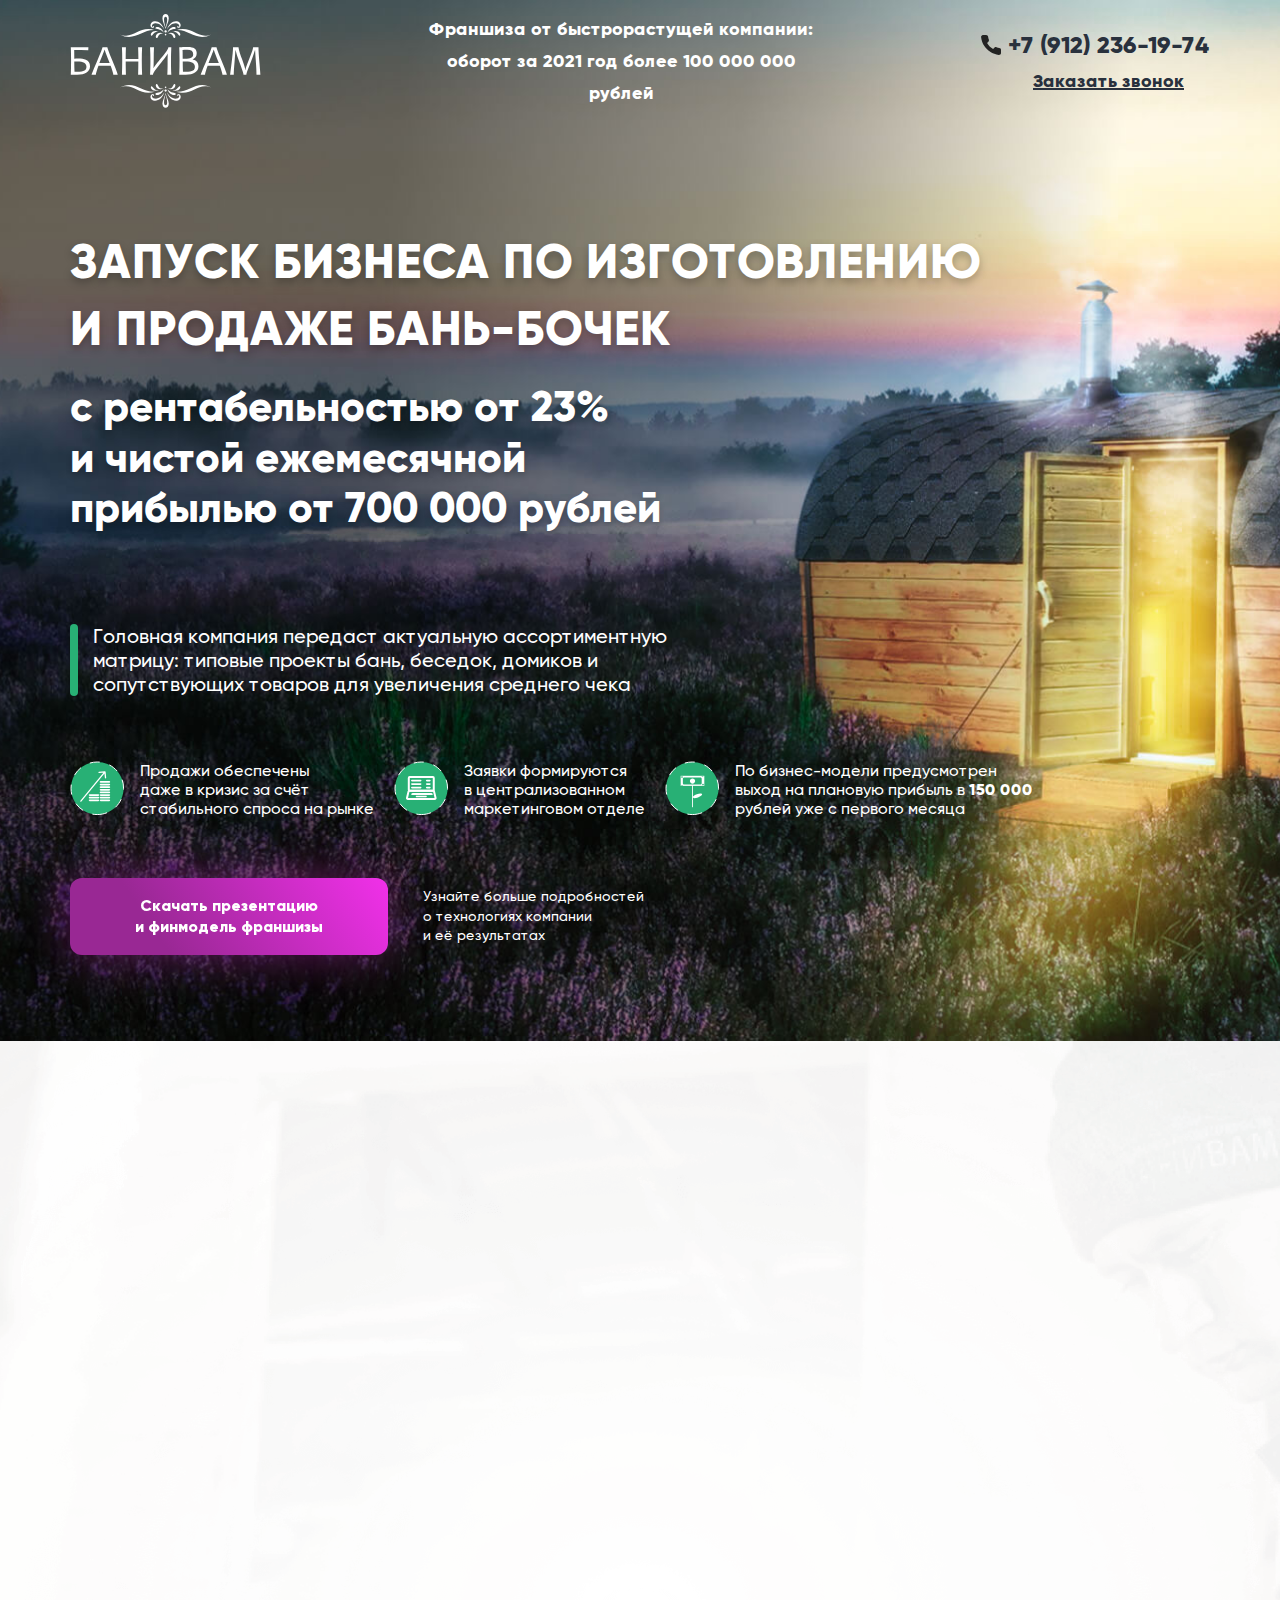
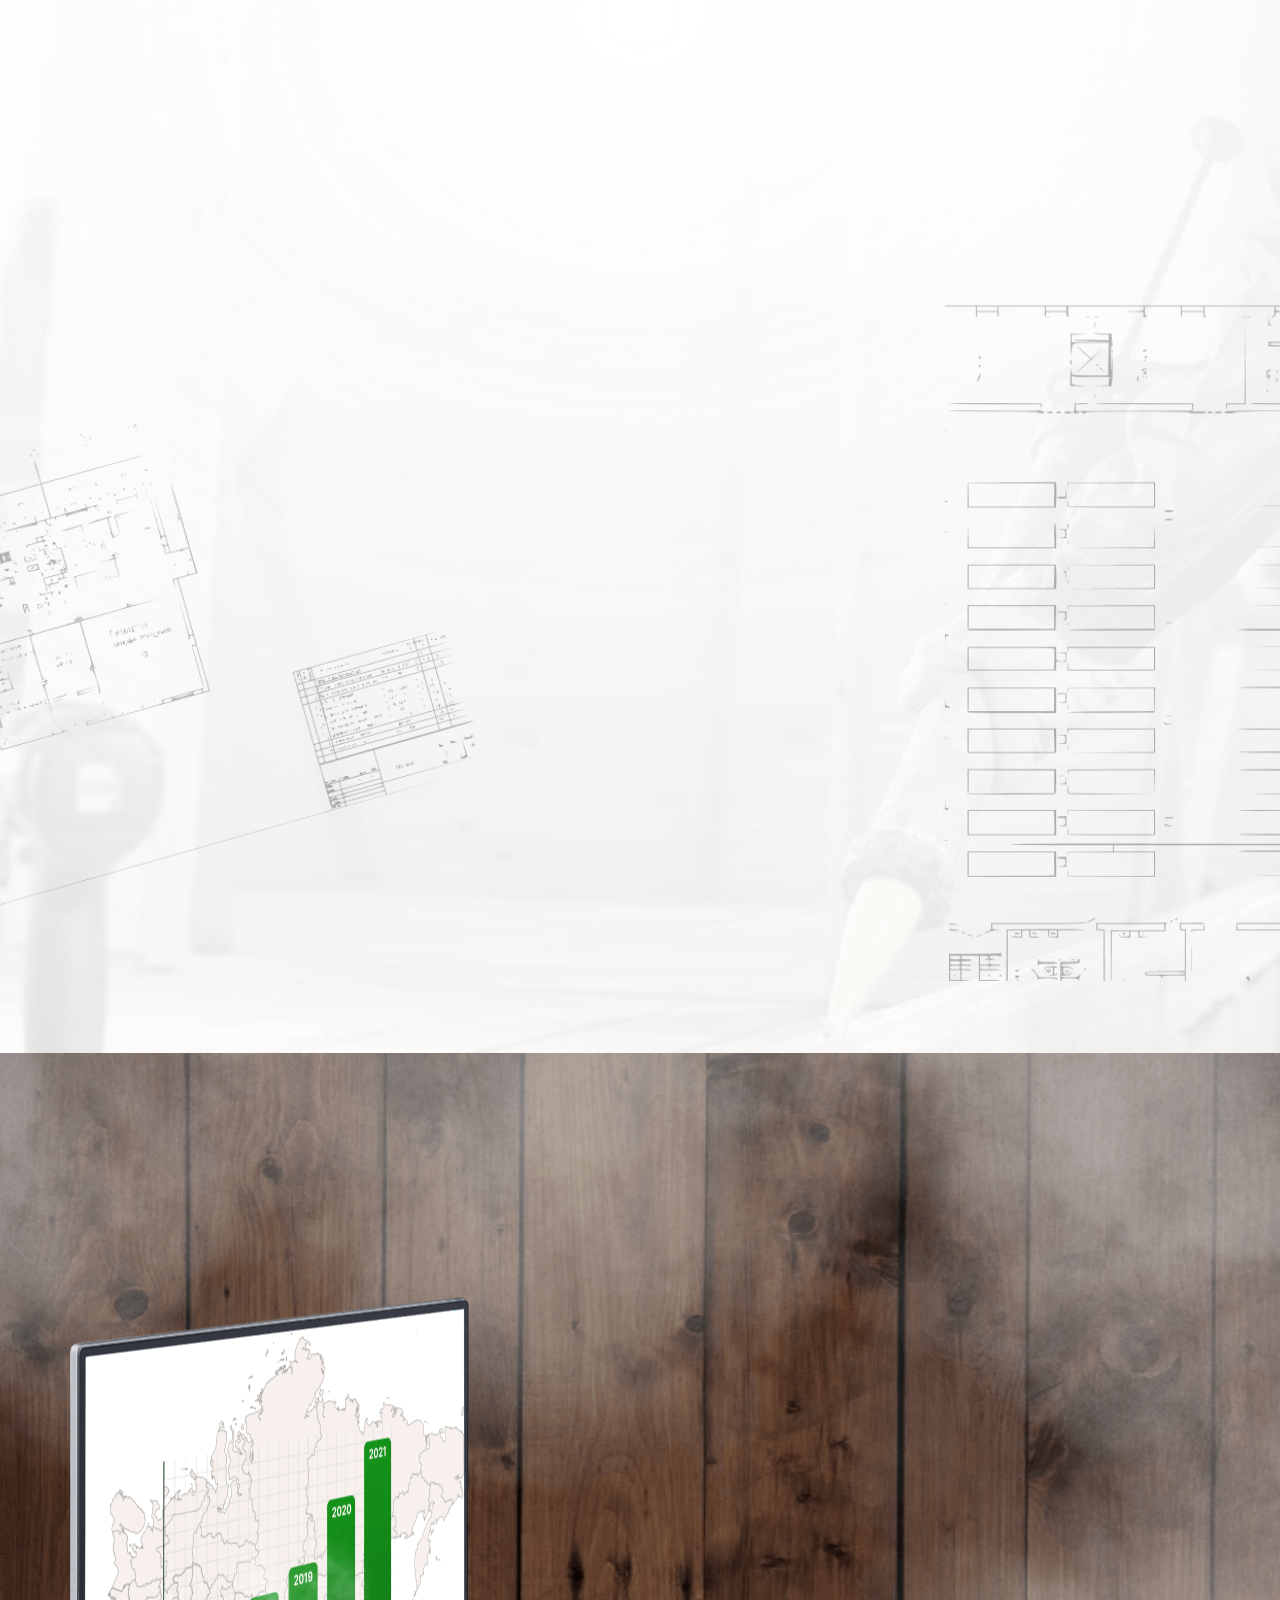
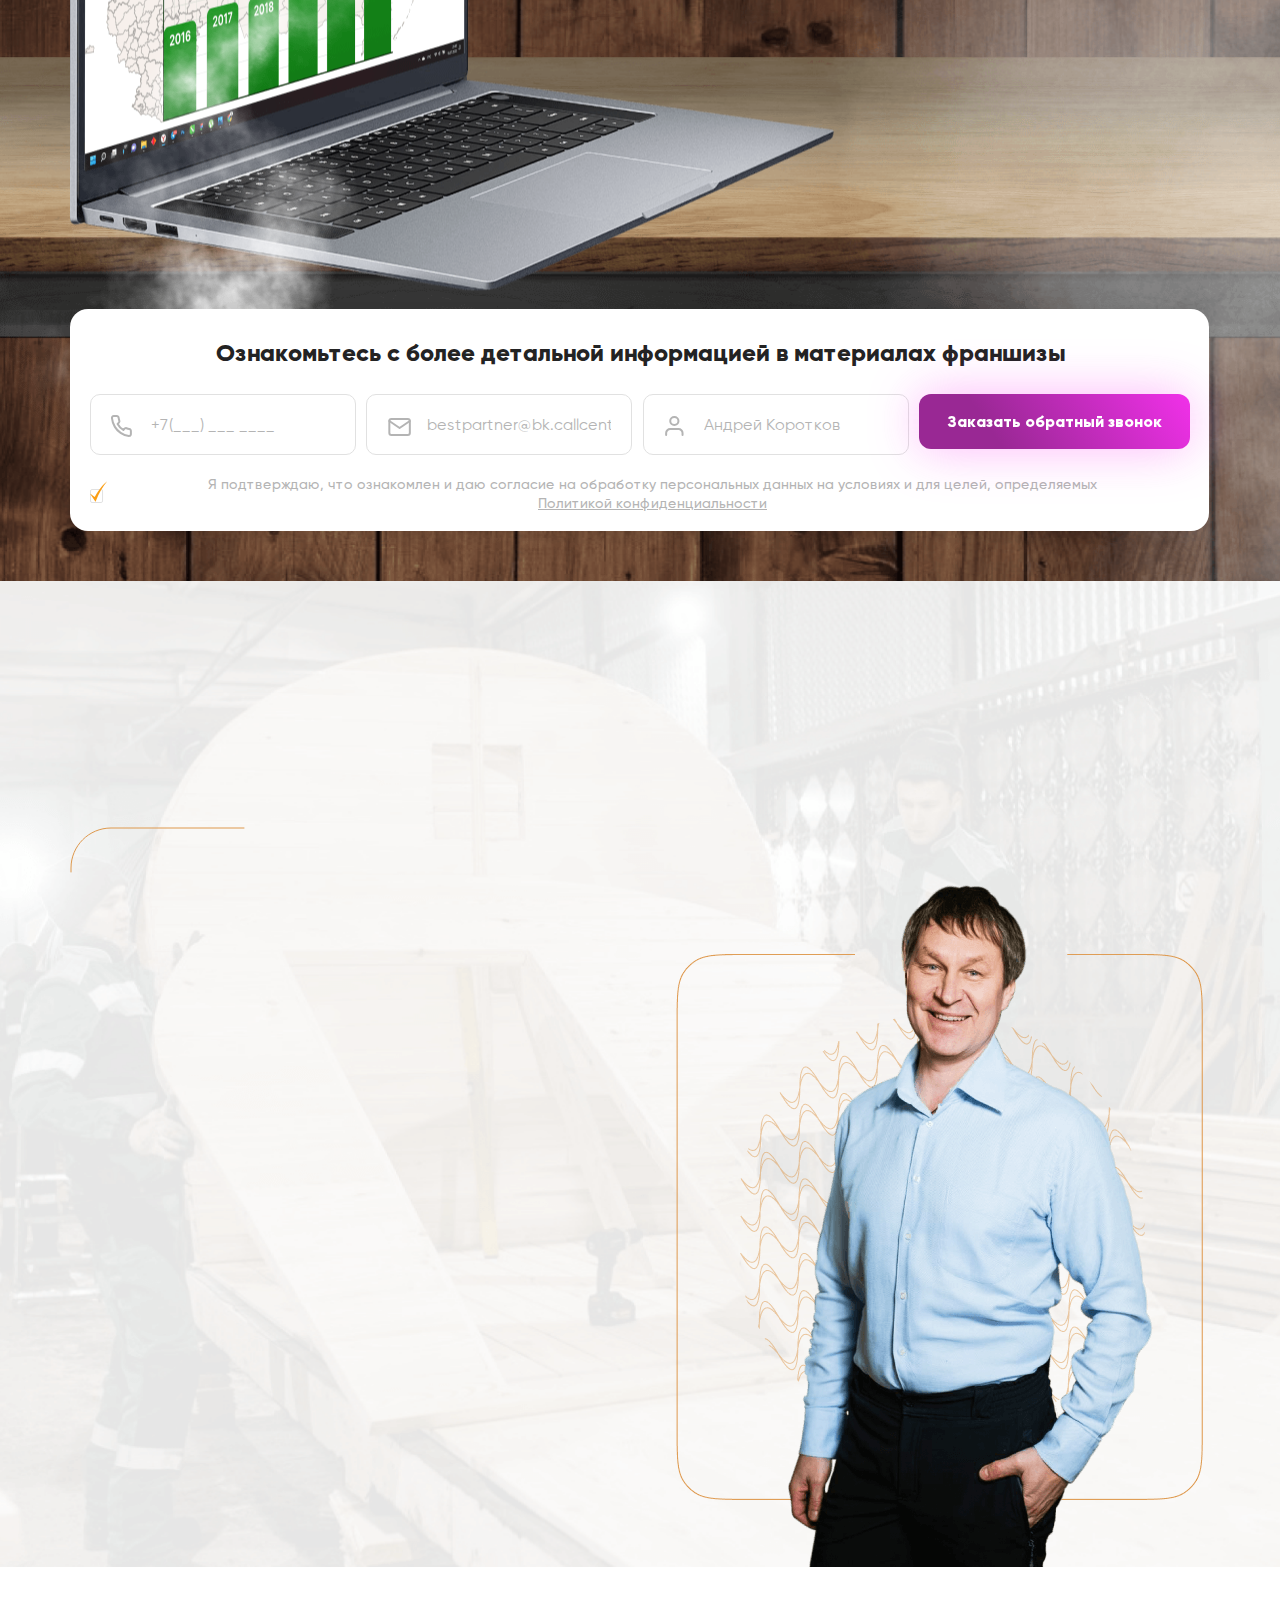
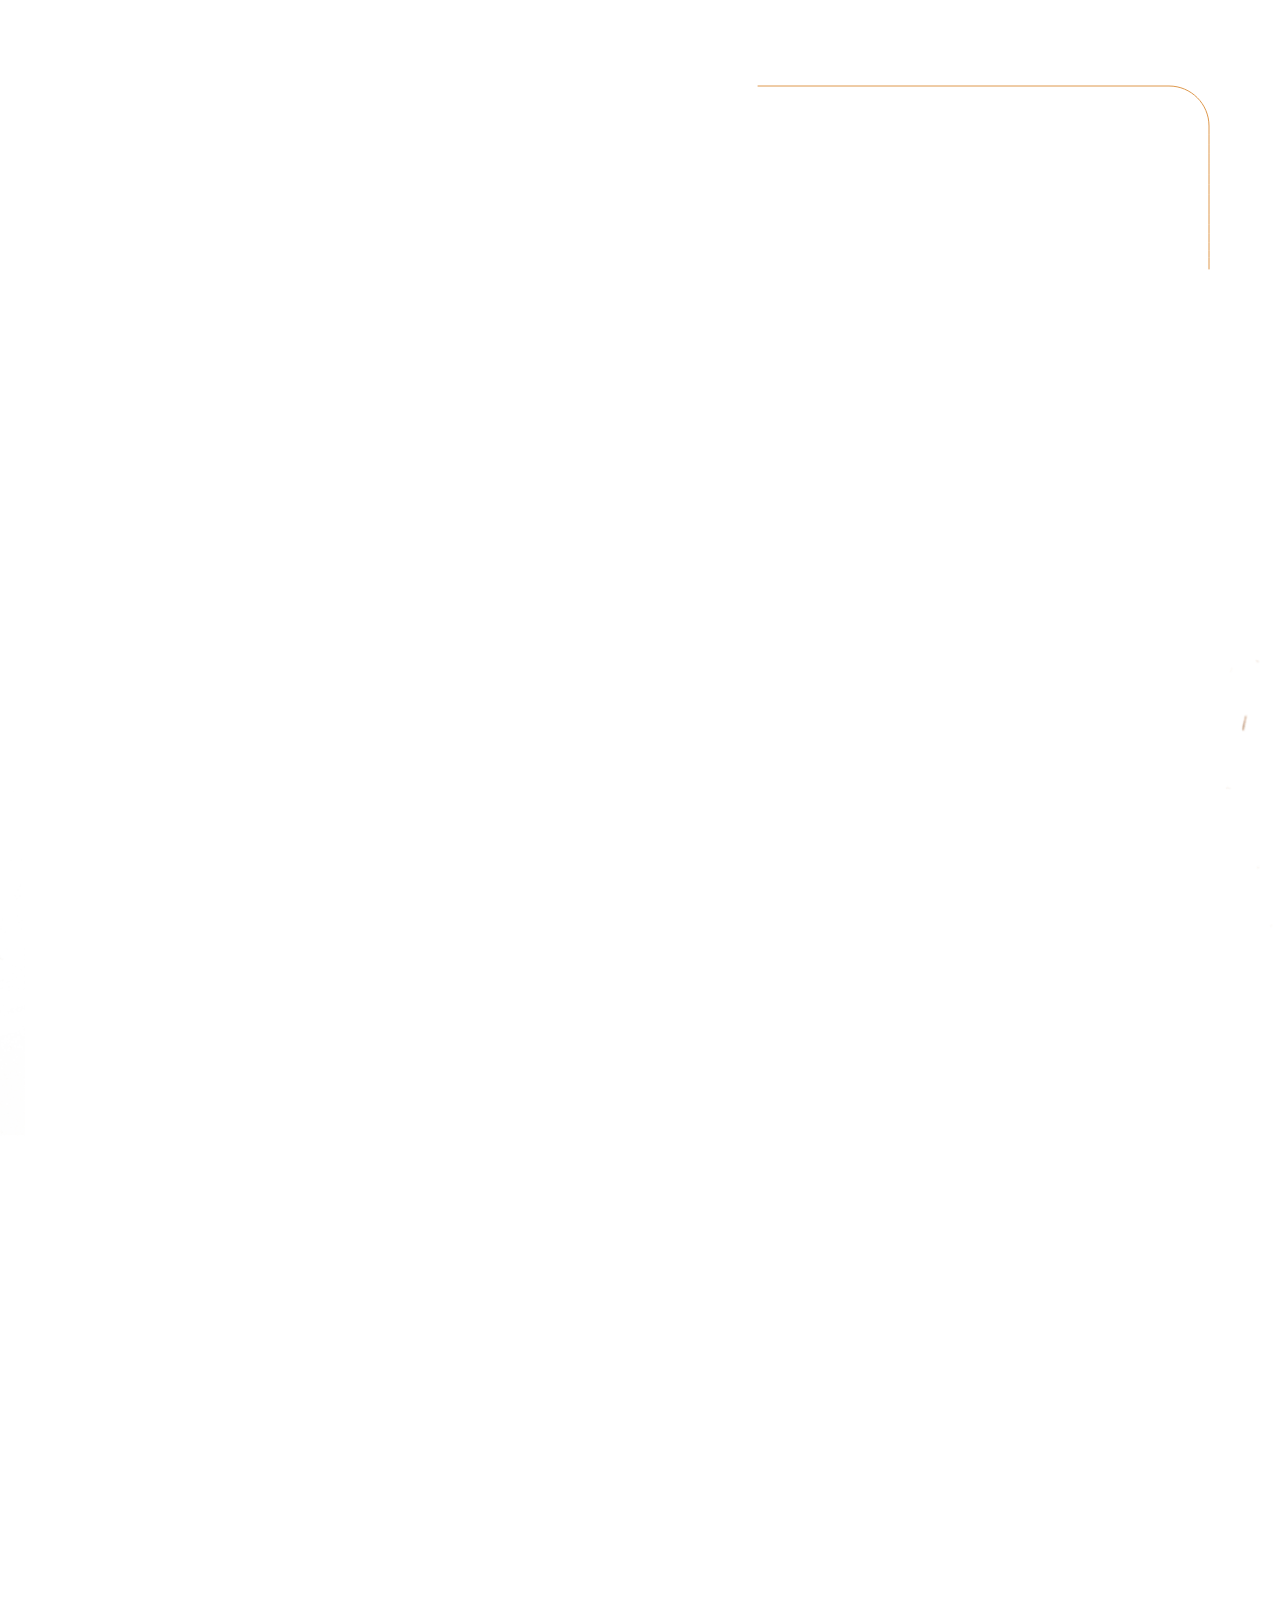
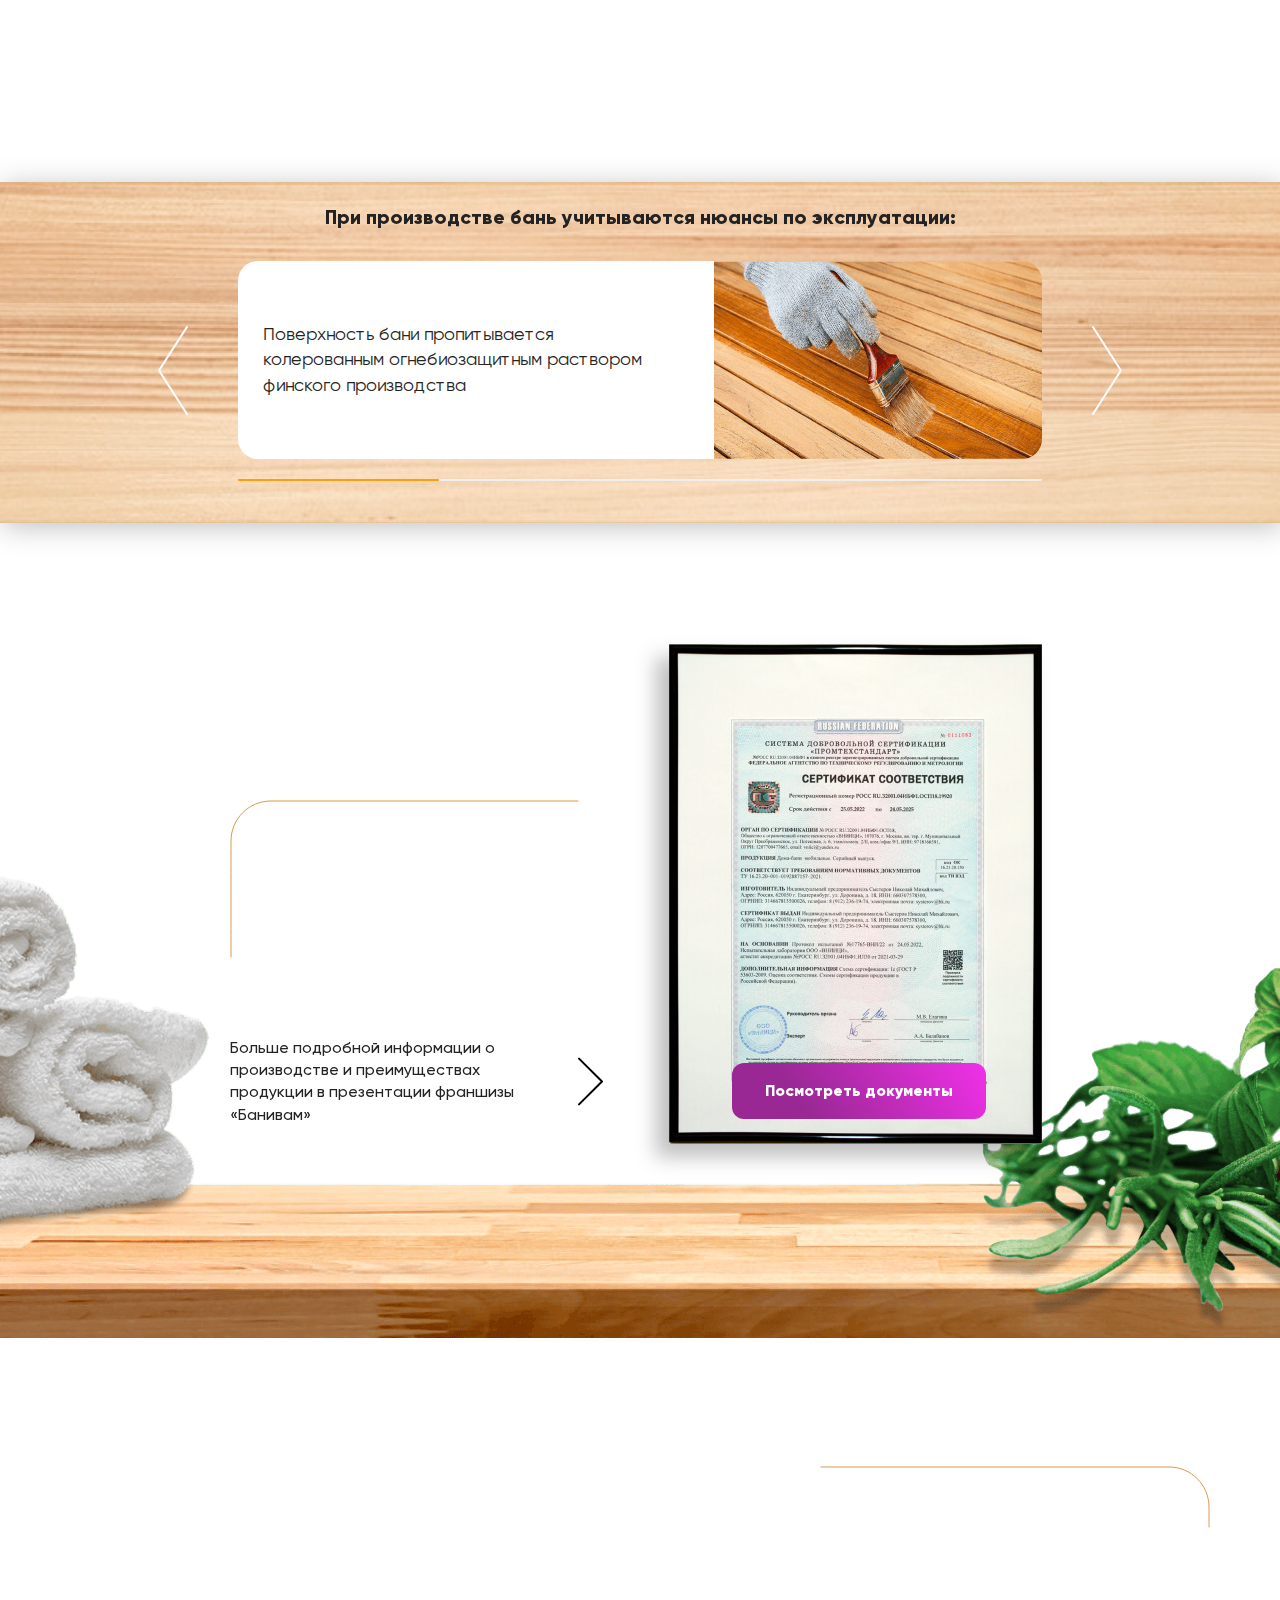
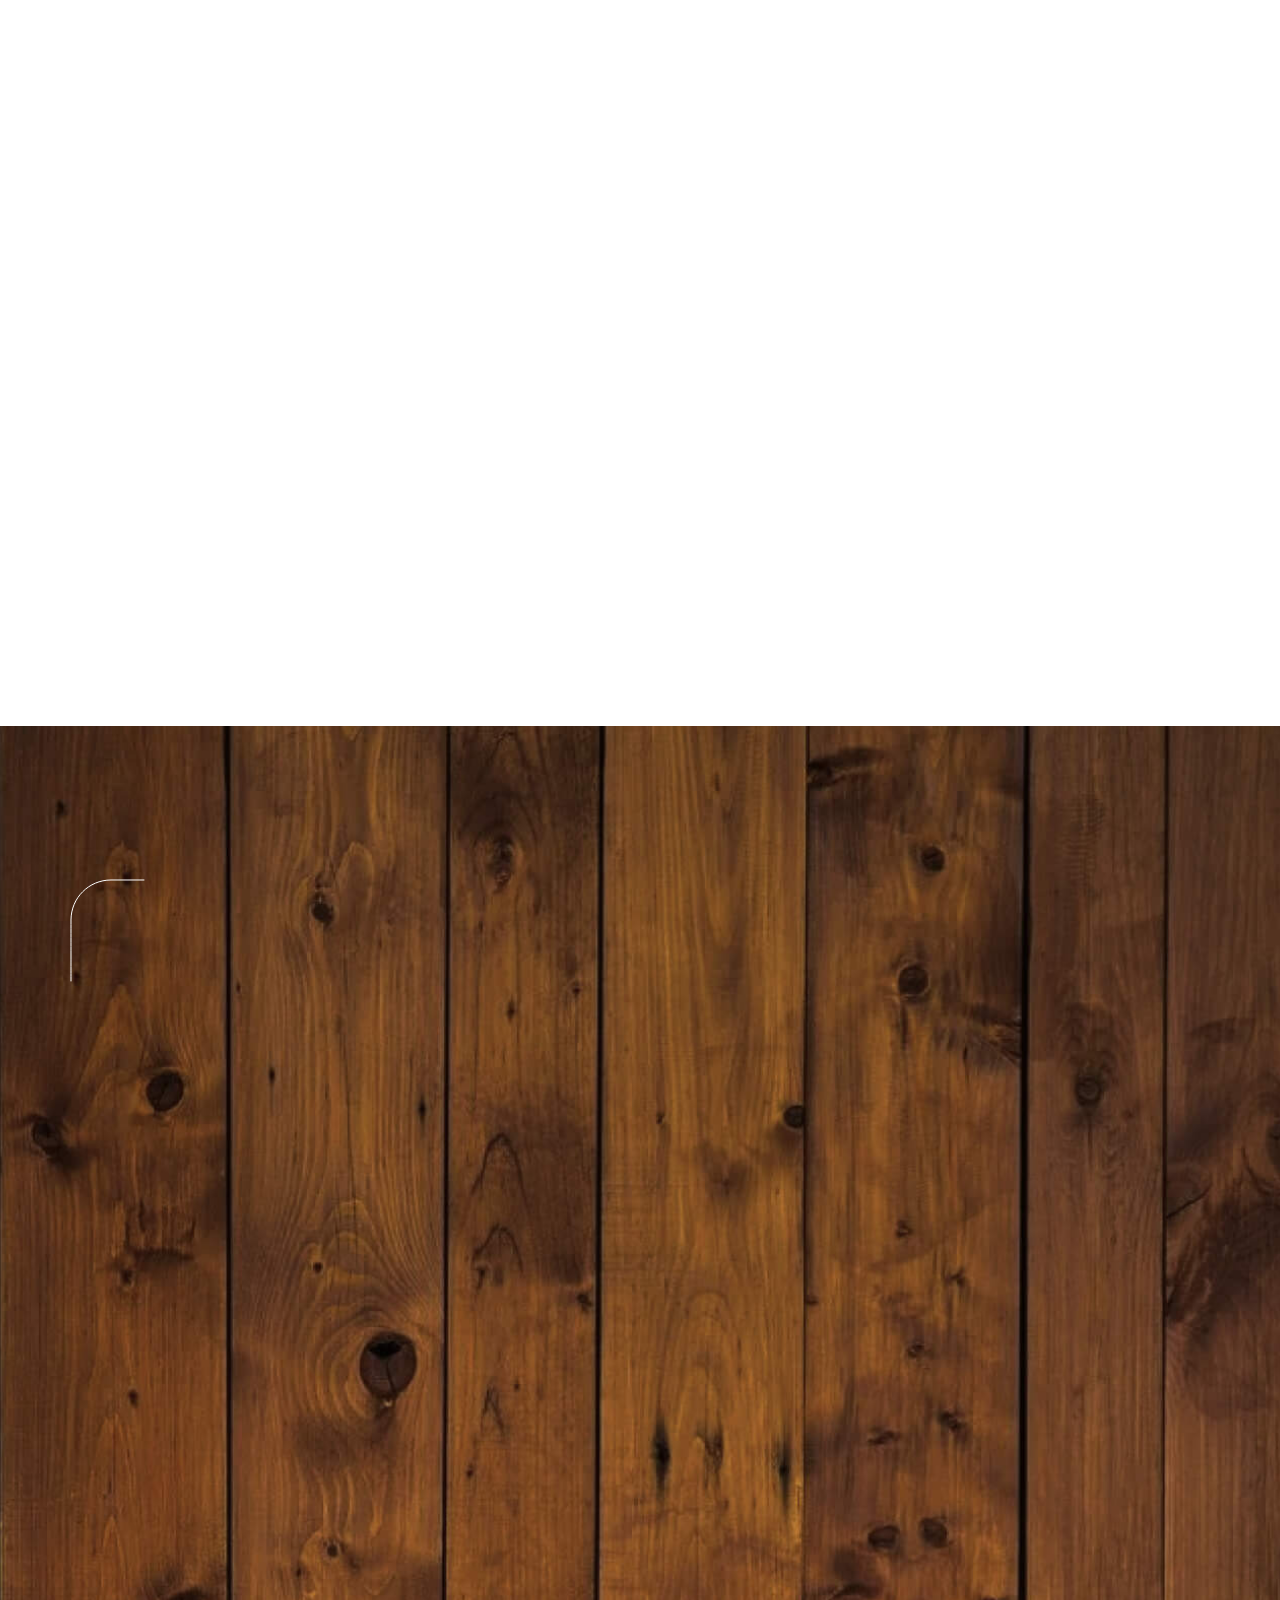
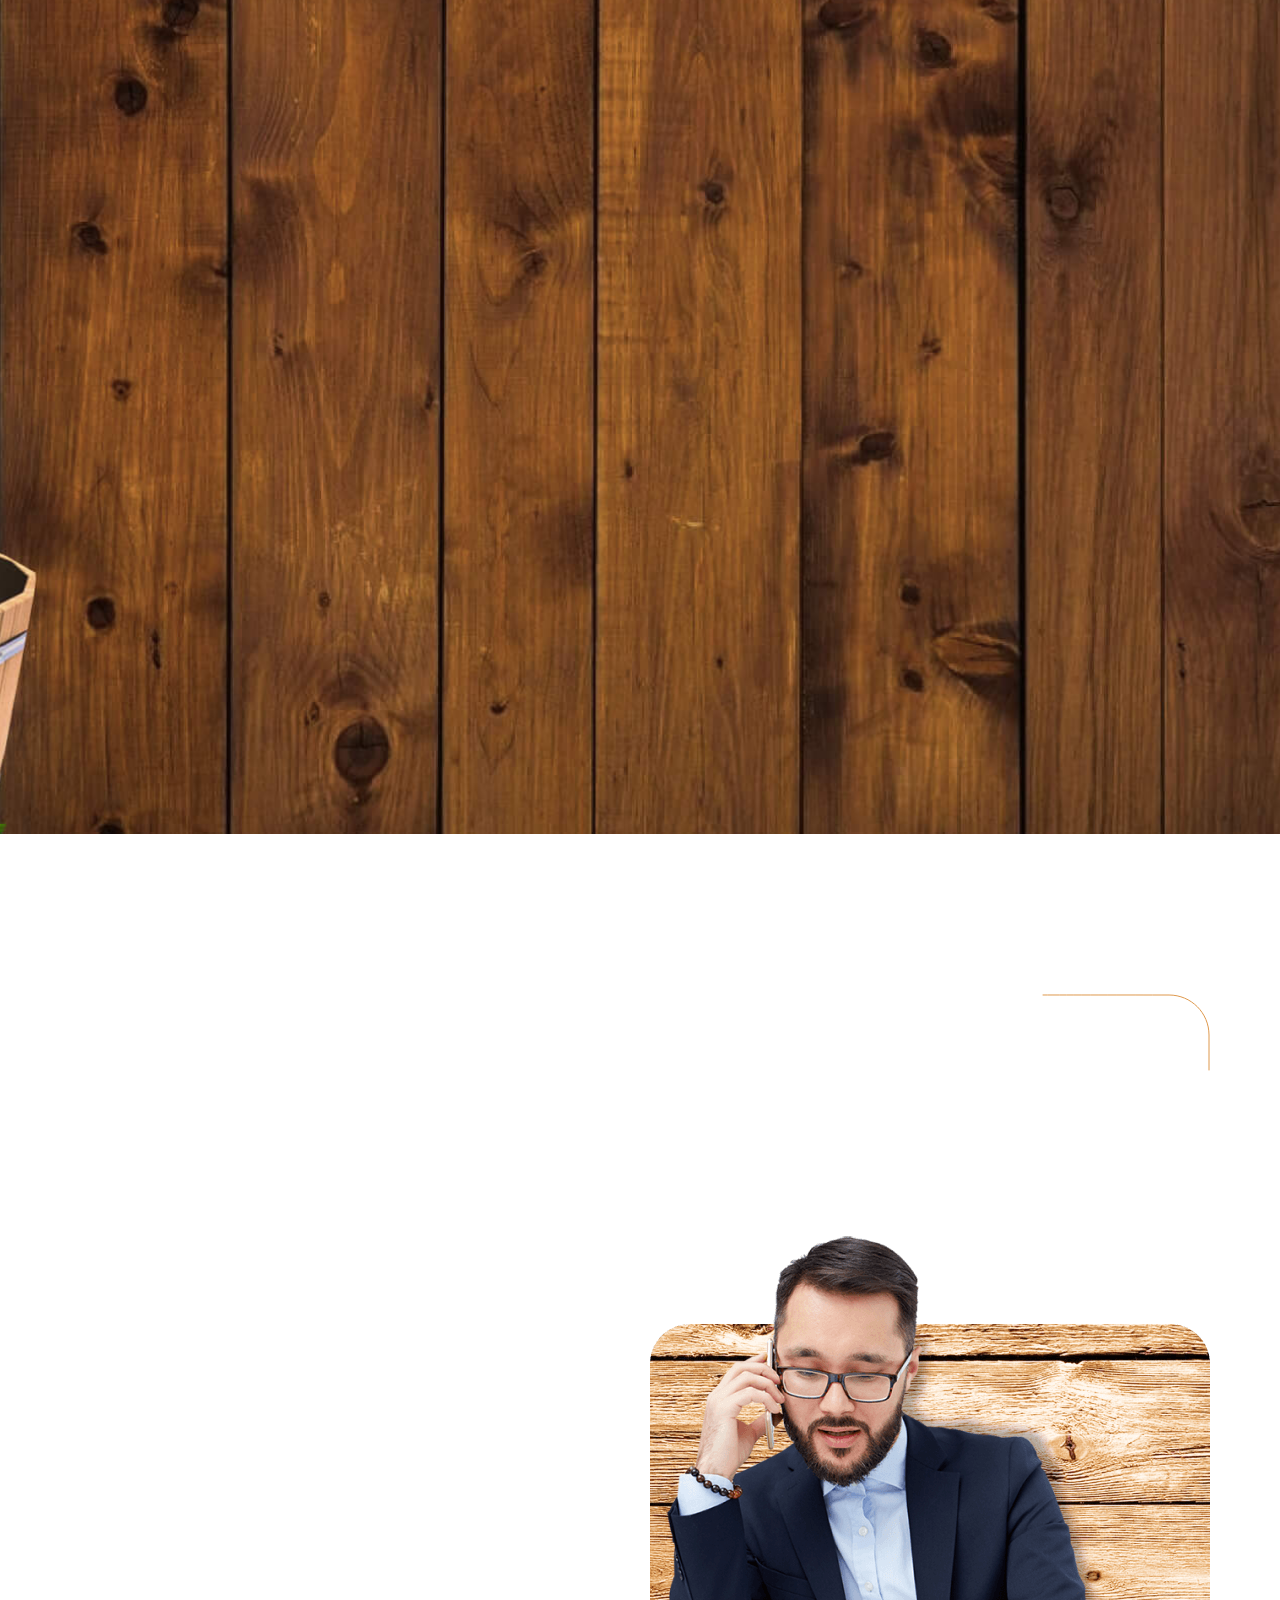
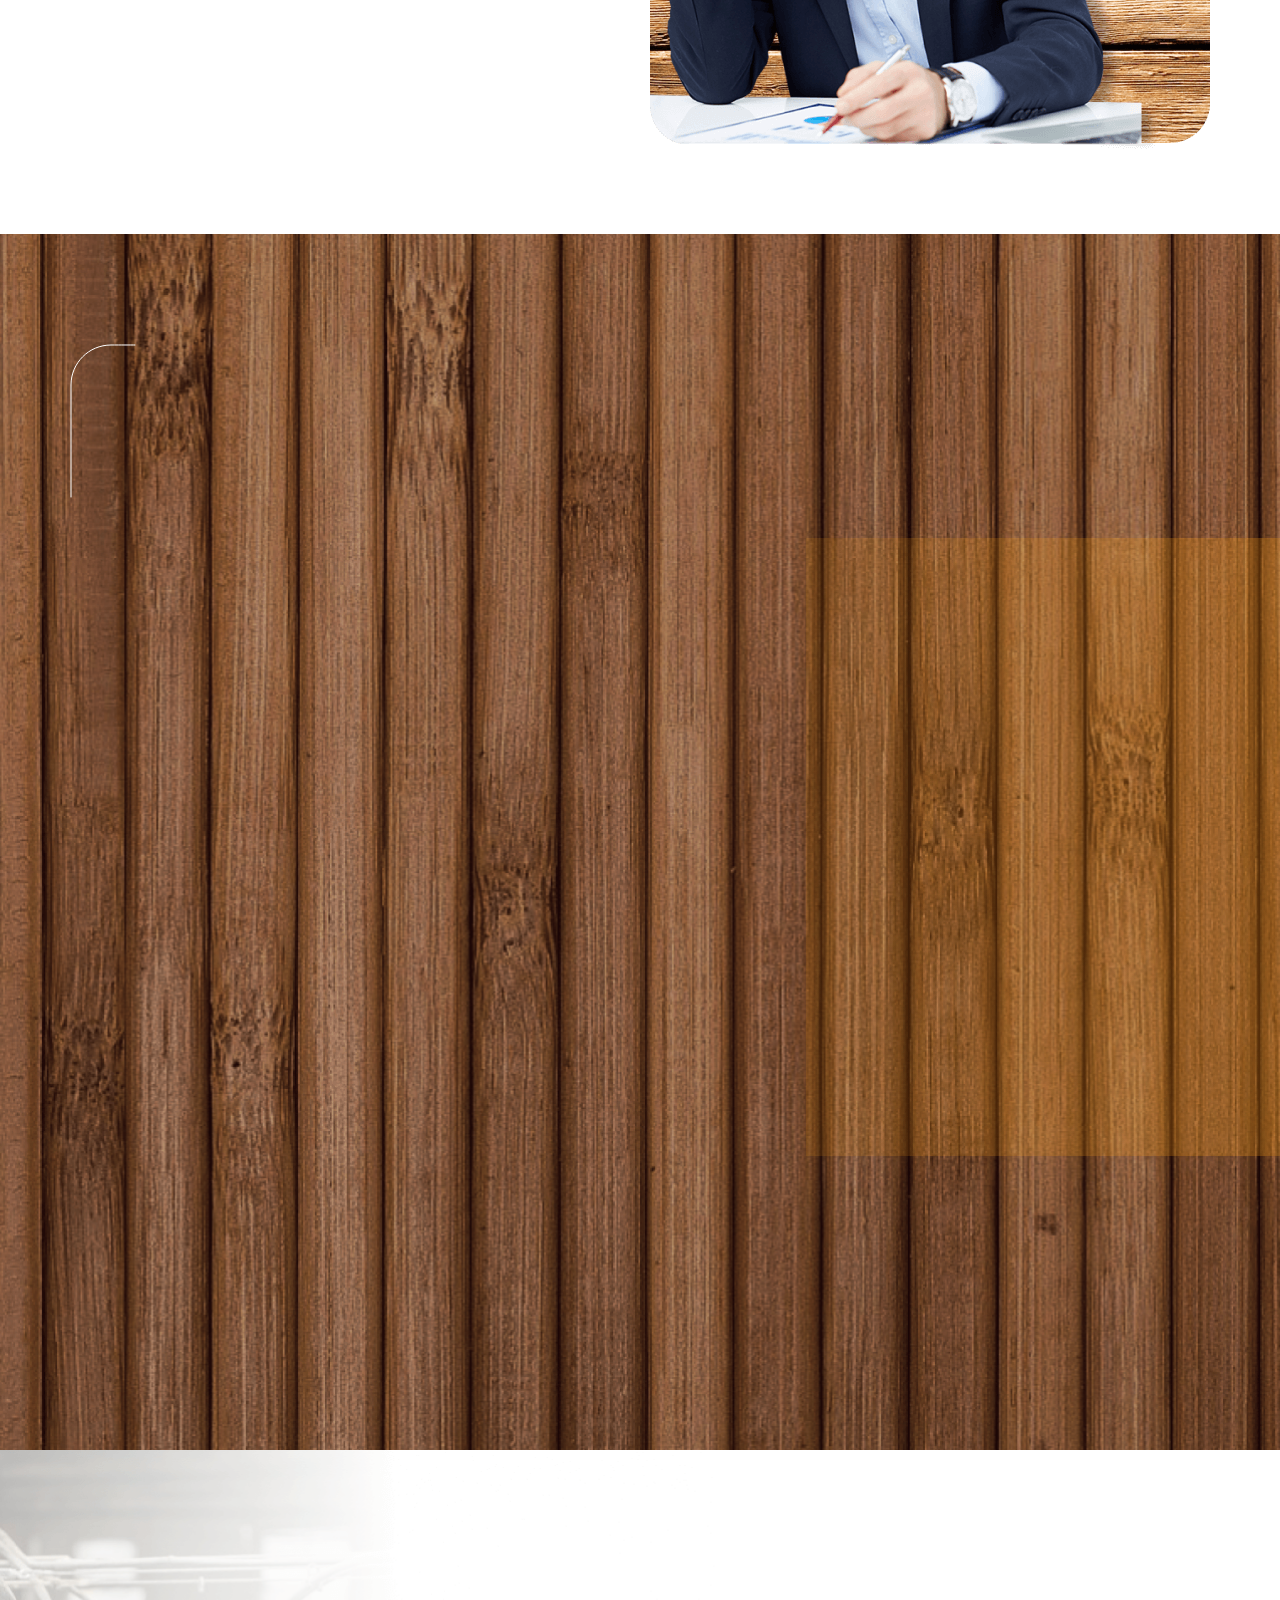
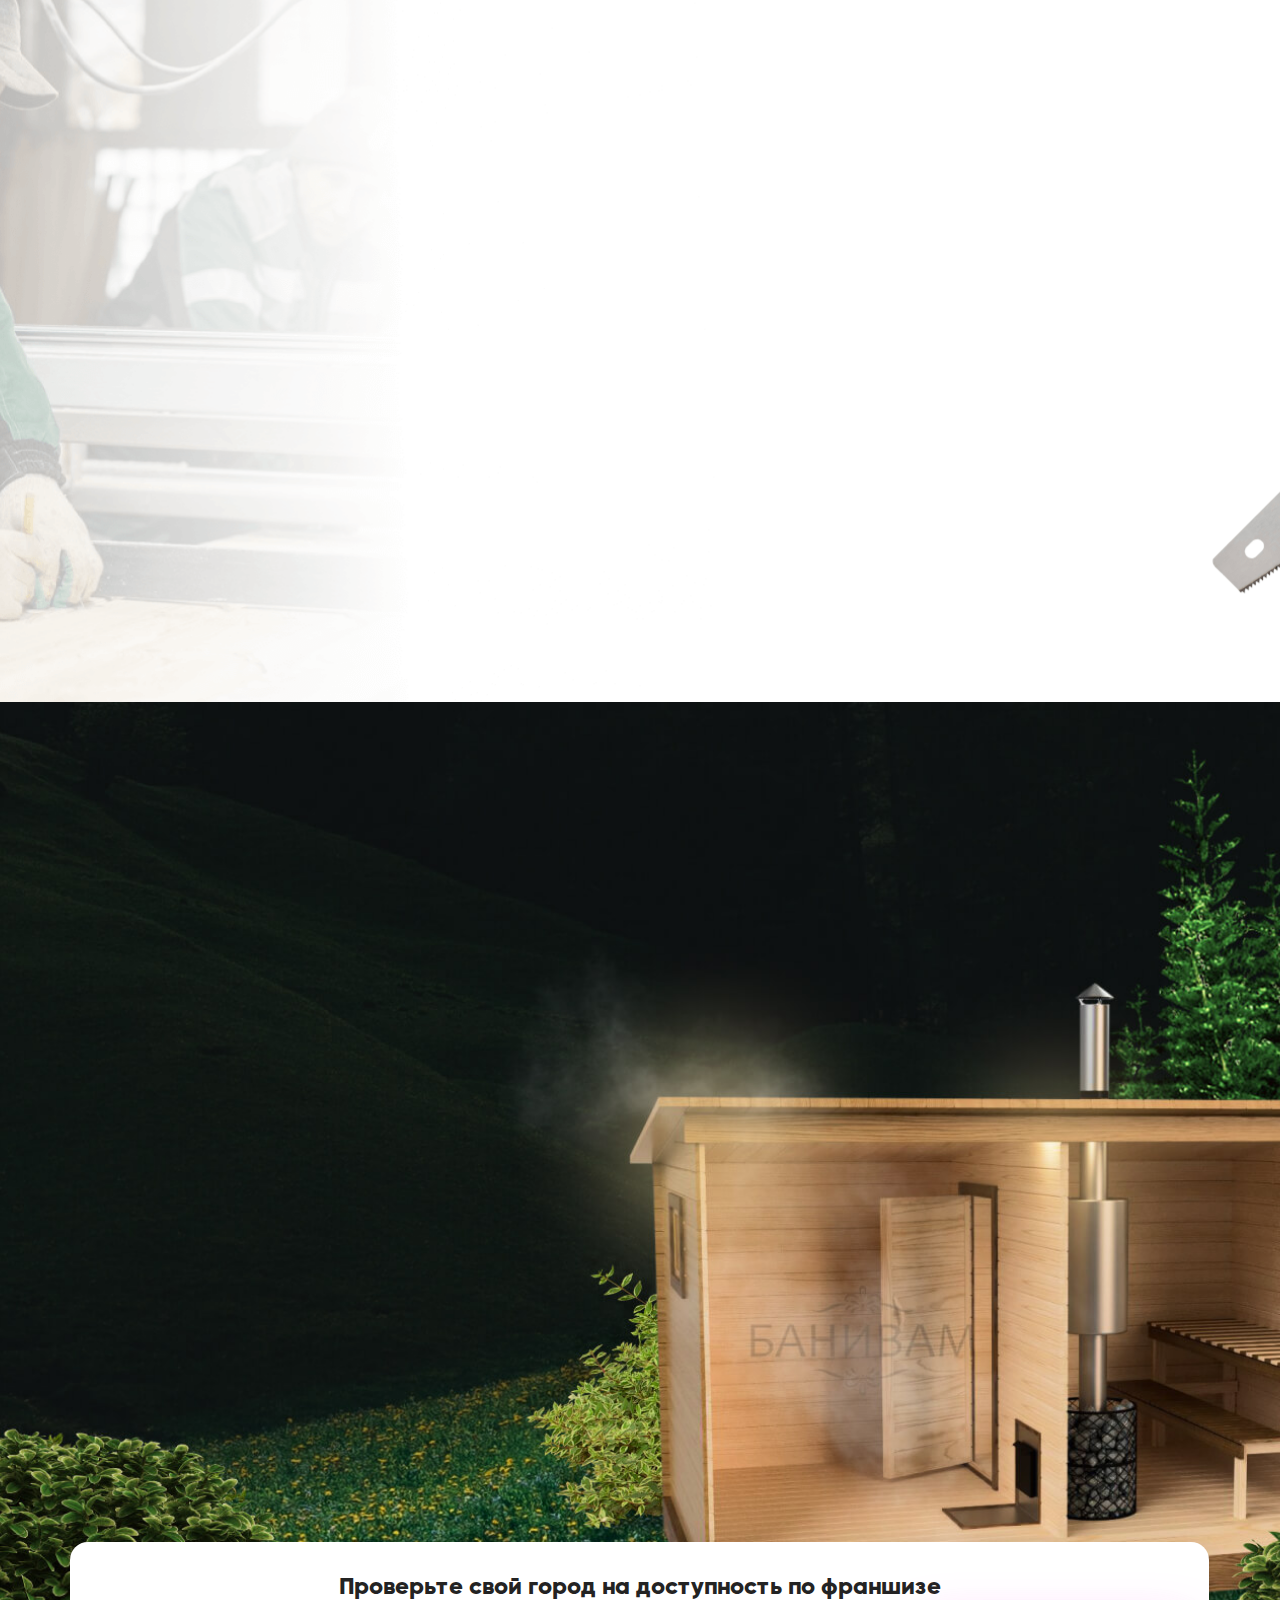
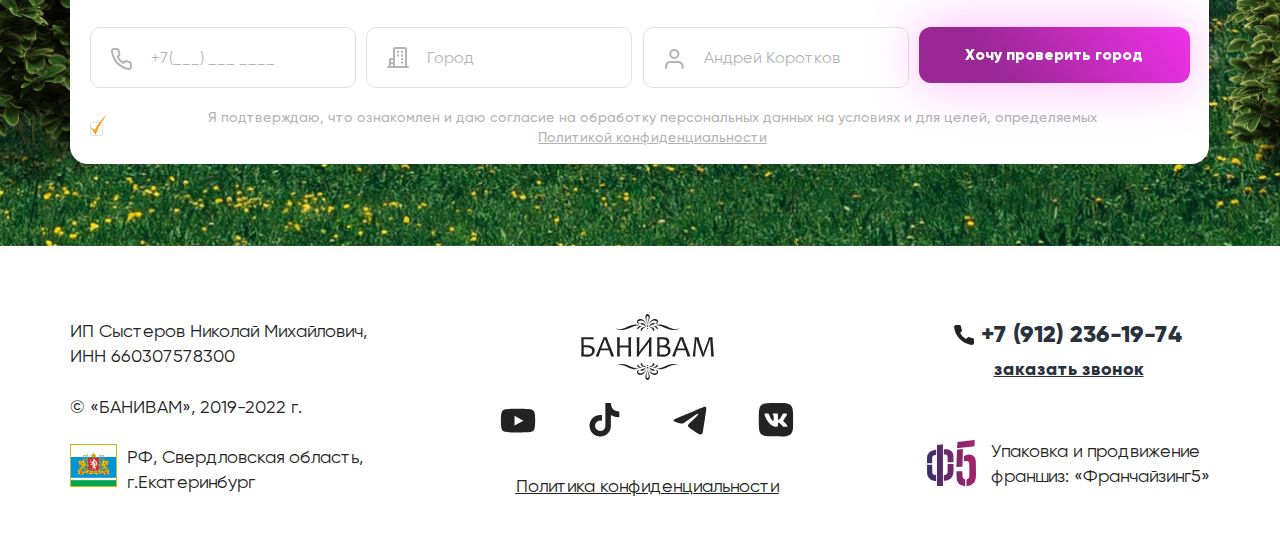
==== commit 66e55bdb: "final" ====
--- a/index.html
+++ b/index.html
@@ -4,10 +4,12 @@
     <meta charset="UTF-8" />
     <meta http-equiv="X-UA-Compatible" content="IE=edge" />
     <meta name="viewport" content="width=device-width, initial-scale=1.0" />
-    <link rel="shortcut icon" href="favicon_Банивам.ico" type="image/x-icon" />
+    <link rel="shortcut icon" href="favicon.ico" type="image/x-icon" />
     <link rel="stylesheet" href="scss/reset.css" />
     <link rel="stylesheet" href="scss/style.css" />
     <link rel="stylesheet" href="scss/slick.css" />
+    <link rel="stylesheet" href="scss/modals.css" />
+    <link rel="stylesheet" href="scss/animate.css">
     <link
       rel="stylesheet"
       href="https://cdn.jsdelivr.net/npm/@fancyapps/ui/dist/fancybox.css"
@@ -31,7 +33,7 @@
                 <img src="img/header/phone.svg" alt="icon" />
                 <a href="tel:+79122361974">+7 (912) 236-19-74</a>
               </div>
-              <div class="phone-block__bottom">
+              <div class="phone-block__bottom modal-phone">
                 <a href="#">Заказать звонок</a>
               </div>
             </div>
@@ -42,19 +44,19 @@
         <main class="main">
           <div class="container">
             <div class="main__body">
-              <h1 class="main__title">
+              <h1 class="main__title wow fadeInUp">
                 Запуск бизнеса по изготовлению и продаже бань-бочек
               </h1>
-              <h3 class="main__subtitle">
+              <h3 class="main__subtitle wow fadeInUp">
                 с рентабельностью от 23% и чистой ежемесячной прибылью от 700
                 000 рублей
               </h3>
-              <p class="main__descr">
+              <p class="main__descr wow fadeInLeft">
                 Головная компания передаст актуальную ассортиментную матрицу:
                 типовые проекты бань, беседок, домиков и сопутствующих товаров
                 для увеличения среднего чека
               </p>
-              <div class="main__list">
+              <div class="main__list wow fadeInUp">
                 <div class="main__item">
                   <div class="main__item-img">
                     <img src="img/main/01.svg" alt="icon" />
@@ -90,7 +92,7 @@
                   </p>
                 </div>
               </div>
-              <div class="main__slider">
+              <div class="main__slider wow fadeInUp">
                 <div class="slider-flex">
                   <div class="slider-track">
                     <div class="slide-list slide-active">
@@ -138,8 +140,8 @@
                   <span class="slide-dot"></span>
                 </div>
               </div>
-              <div class="main__bottom">
-                <div class="btn__cover">
+              <div class="main__bottom wow fadeInUp">
+                <div class="btn__cover top-btn">
                   <button class="btn">
                     Скачать презентацию <span>и финмодель франшизы</span>
                   </button>
@@ -156,44 +158,44 @@
         <section class="model">
           <div class="container">
             <div class="model__body">
-              <h2 class="model__title title">
+              <h2 class="model__title title wow fadeInDown">
                 Бизнес-модель: алгоритм работы в 6 шагах
               </h2>
-              <p class="model__descr descr">
+              <p class="model__descr descr wow fadeInDown">
                 Согласно бизнес-модели, предусмотрено открытие производственного
                 цеха по изготовлению бань-бочек с последующей доставкой и
                 монтажом на объекте клиента.
               </p>
-              <div class="model__stages-title">Структура работы в 6 этапов</div>
+              <div class="model__stages-title wow fadeInDown">Структура работы в 6 этапов</div>
               <div class="model__stages">
-                <div class="model__stage div1">
+                <div class="model__stage div1 wow fadeInLeft">
                   <div class="model__stages-number">01</div>
                   <div class="model__stages-descr">
                     Головная компания собирает заявки с помощью интернет-рекламы
                     и передаёт их в точки для дальнейшего оказания услуг
                   </div>
                 </div>
-                <div class="model__stage div2">
+                <div class="model__stage div2 wow fadeInUp">
                   <div class="model__stages-number">02</div>
                   <div class="model__stages-descr">
                     Партнёр обрабатывает заявку
                     <span>и назначает встречу с клиентом</span> в офисе
                   </div>
                 </div>
-                <div class="model__stage div3">
+                <div class="model__stage div3 wow fadeInRight">
                   <div class="model__stages-number">03</div>
                   <div class="model__stages-descr">
                     Проводит встречу <span>и презентует товары</span> и услуги
                   </div>
                 </div>
-                <div class="model__stage div4">
+                <div class="model__stage div4 wow fadeInLeft">
                   <div class="model__stages-number">04</div>
                   <div class="model__stages-descr">
                     Заключает договор <span>и получает первый</span> взнос —
                     аванс
                   </div>
                 </div>
-                <div class="model__stage div5">
+                <div class="model__stage div5 wow fadeInUp">
                   <div class="model__stages-number">05</div>
                   <div class="model__stages-descr">
                     Мастера изготавливают бани,
@@ -201,7 +203,7 @@
                     доставки по адресу клиента
                   </div>
                 </div>
-                <div class="model__stage div6">
+                <div class="model__stage div6 wow fadeInRight">
                   <div class="model__stages-number">06</div>
                   <div class="model__stages-descr">
                     Мастера монтируют бани на
@@ -209,10 +211,10 @@
                   </div>
                 </div>
               </div>
-              <div class="model__stages-title">
+              <div class="model__stages-title wow fadeInUp">
                 Рекомендации по запуску точки:
               </div>
-              <div class="model__bottom">
+              <div class="model__bottom wow fadeInUp">
                 <div class="model__tabs">
                   <div class="model__tab active">
                     <p>
@@ -334,7 +336,7 @@
                   </div>
                 </div>
               </div>
-              <div class="model__adaptive">
+              <div class="model__adaptive wow fadeInUp">
                 <div class="model__tab-adaptive">
                   <p>
                     Требования к помещению, где будет организован
@@ -458,10 +460,10 @@
           <div class="container">
             <div class="amount__body">
               <div class="amount__content">
-                <h2 class="amount__title title">
+                <h2 class="amount__title title wow fadeInLeft">
                   Объёмы рынка и&nbsp;его перспективы
                 </h2>
-                <div class="amount__box">
+                <div class="amount__box wow fadeInUp">
                   <p class="amount__descr">
                     Согласно исследованиям, проведённым информационным каналом
                     «Яндекс.Wordstat», в 2021 году спрос на бани-бочки вырос на
@@ -586,7 +588,7 @@
               </div>
               <div class="adaptive__btn-cover">
                 <button class="btn top-btn" type="submit">
-                  Получить бизнес план
+                  Заказать обратный звонок
                 </button>
               </div>
             </div>
@@ -595,18 +597,18 @@
         <section class="history">
           <div class="container">
             <div class="history__body">
-              <h2 class="history__title title">
+              <h2 class="history__title title wow fadeInUp">
                 История компании: от&nbsp;бани в&nbsp;гараже до&nbsp;бизнеса
                 с&nbsp;доходностью в 100&nbsp;000&nbsp;000 рублей
               </h2>
-              <p class="history__descr">
+              <p class="history__descr wow fadeInUp">
                 В&nbsp;сфере строительства и&nbsp;продаж бань мы&nbsp;работаем
                 с&nbsp;2013&nbsp;года, а&nbsp;в ноябре 2019&nbsp;года, опираясь
                 на&nbsp;полученные знания и&nbsp;опыт, основали успешную
                 компанию &laquo;Банивам&raquo;.
               </p>
-              <div class="history__box">
-                <p class="history__text">
+              <div class="history__box wow fadeInLeft">
+                <p class="history__text ">
                   <span>Сначала работали в&nbsp;гараже</span>&nbsp;&mdash; там
                   собрали первую баню и&nbsp;выставили в&nbsp;качестве образца
                   в&nbsp;ТЦ&nbsp;&laquo;Леруа Мерлен&raquo;. За первый месяц нам
@@ -649,31 +651,31 @@
         <section class="categories">
           <div class="container">
             <div class="categories__body">
-              <h2 class="categories__title title">
+              <h2 class="categories__title title wow fadeInLeft">
                 Основные категории товаров и дополнительные услуги
               </h2>
-              <p class="categories__descr descr">
+              <p class="categories__descr descr wow fadeInLeft">
                 В компании реализуют изделия, пользующиеся повышенным спросом.
               </p>
-              <h4 class="categories__subtitle">
+              <h4 class="categories__subtitle wow fadeInLeft">
                 1. Бани-бочки: 3 базовые версии / по индивидуальному заказу
               </h4>
               <div class="categories__list first">
-                <div class="categories__item">
+                <div class="categories__item wow fadeInLeft">
                   <img
                     src="img/categories/01.png"
                     alt="img"
                     class="categories__item-img"
                   />
                 </div>
-                <div class="categories__item">
+                <div class="categories__item wow fadeInUp">
                   <img
                     src="img/categories/02.png"
                     alt="img"
                     class="categories__item-img"
                   />
                 </div>
-                <div class="categories__item">
+                <div class="categories__item wow fadeInRight">
                   <img
                     src="img/categories/03.png"
                     alt="img"
@@ -681,26 +683,26 @@
                   />
                 </div>
               </div>
-              <h4 class="categories__subtitle">
+              <h4 class="categories__subtitle wow fadeInLeft">
                 2. Садовые домики, беседки, бытовки и др. Базовые версии / по
                 индивидуальному заказу
               </h4>
               <div class="categories__list second">
-                <div class="categories__item second">
+                <div class="categories__item second wow fadeInLeft">
                   <img
                     src="img/categories/04.png"
                     alt="img"
                     class="categories__item-img"
                   />
                 </div>
-                <div class="categories__item second">
+                <div class="categories__item second wow fadeInUp">
                   <img
                     src="img/categories/05.png"
                     alt="img"
                     class="categories__item-img"
                   />
                 </div>
-                <div class="categories__item second">
+                <div class="categories__item second wow fadeInRight">
                   <img
                     src="img/categories/06.png"
                     alt="img"
@@ -708,7 +710,7 @@
                   />
                 </div>
               </div>
-              <div class="categories__rect">
+              <div class="categories__rect wow fadeInUp">
                 <img
                   src="img/categories/rect.png"
                   alt="rect"
@@ -720,26 +722,26 @@
                   по транспортировке.
                 </p>
               </div>
-              <h4 class="categories__subtitle">
+              <h4 class="categories__subtitle wow fadeInLeft">
                 3. Сопутствующие товары: солевые лампы, печки, камни для печки и
                 др.
               </h4>
               <div class="categories__list third">
-                <div class="categories__item second">
+                <div class="categories__item second wow fadeInLeft">
                   <img
                     src="img/categories/07.png"
                     alt="img"
                     class="categories__item-img"
                   />
                 </div>
-                <div class="categories__item second">
+                <div class="categories__item second wow fadeInUp">
                   <img
                     src="img/categories/08.png"
                     alt="img"
                     class="categories__item-img"
                   />
                 </div>
-                <div class="categories__item second">
+                <div class="categories__item second wow fadeInRight">
                   <img
                     src="img/categories/09.png"
                     alt="img"
@@ -829,7 +831,7 @@
         <section class="certificate">
           <div class="container">
             <div class="certificate__body">
-              <h2 class="certificate__title title">
+              <h2 class="certificate__title title wow fadeInLeft">
                 Продукция сертифицирована
               </h2>
               <div class="certificate__img">
@@ -863,15 +865,15 @@
         <section class="videos">
           <div class="container">
             <div class="videos__body">
-              <h2 class="videos__title title">
+              <h2 class="videos__title title wow fadeInLeft">
                 Видеообзоры продукции «Банивам»
               </h2>
-              <p class="videos__descr descr">
+              <p class="videos__descr descr wow fadeInLeft">
                 Головная компания регулярно создаёт видеоконтент в соцсетях о
                 технических особенностях, преимуществах бань и других товаров
                 для повышения лояльности среди потенциальных клиентов.
               </p>
-              <ul class="videos__list">
+              <ul class="videos__list wow fadeInDown">
                 <li class="videos__item">
                   <a
                     data-fancybox
@@ -935,7 +937,7 @@
                   </div>
                 </li>
               </ul>
-              <div class="videos__bottom">
+              <div class="videos__bottom wow fadeInUp">
                 <img src="img/videos/left.svg" alt="line" class="left-line" />
                 <p class="videos__text">
                   Полноценный обзор помогает привлекать внимание будущих
@@ -955,17 +957,17 @@
         <section class="study">
           <div class="container">
             <div class="study__body">
-              <h2 class="study__title title">
+              <h2 class="study__title title wow fadeInUp">
                 Обучение, передача технологий производства и помощь с открытием
                 точки
               </h2>
-              <p class="study__descr descr">
+              <p class="study__descr descr wow fadeInUp">
                 Эксперты головной компании передадут накопленные знания и
                 богатый опыт для сокращения временных и финансовых ресурсов для
                 запуска производства продукции с дальнейшей её реализацией.
               </p>
               <ul class="study__list">
-                <li class="study__item">
+                <li class="study__item wow fadeInLeft">
                   <div class="study__box">
                     <h5 class="study__box-title">
                       №1. Обучение тонкостям и нюансам бизнеса
@@ -983,7 +985,7 @@
                     <img src="img/study/01.jpg" alt="img" />
                   </div>
                 </li>
-                <li class="study__item">
+                <li class="study__item wow fadeInLeft">
                   <div class="study__box">
                     <h5 class="study__box-title">№2. Передача ноу-хау</h5>
                     <p class="study__box-text">
@@ -998,7 +1000,7 @@
                     <img src="img/study/02.jpg" alt="img" />
                   </div>
                 </li>
-                <li class="study__item">
+                <li class="study__item wow fadeInRight">
                   <div class="study__img">
                     <img src="img/study/03.jpg" alt="img" />
                   </div>
@@ -1029,14 +1031,14 @@
                   </div>
                 </li>
               </ul>
-              <div class="study__bottom">
+              <div class="study__bottom wow fadeInDown">
                 <div class="study__bottom-container">
                   <div class="study__bottom-descr">
                     Узнайте от собственника больше подробностей о помощи при
                     запуске бизнеса
                   </div>
                   <img src="img/study/right-line.svg" alt="line" />
-                  <div class="study__cover">
+                  <div class="study__cover top-btn">
                     <button class="btn">Связаться с собственником</button>
                   </div>
                 </div>
@@ -1048,16 +1050,16 @@
         <section class="marketing">
           <div class="container">
             <div class="marketing__body">
-              <h2 class="marketing__title title">
+              <h2 class="marketing__title title wow fadeInLeft">
                 Маркетинговое продвижение
                 <span>с использованием эффективных инструментов</span>
               </h2>
-              <p class="marketing__descr descr">
+              <p class="marketing__descr descr wow fadeInLeft">
                 Маркетологи головной компании заинтересованы в масштабировании
                 сети, поэтому берут на себя проведение PR-кампании для
                 обеспечения заявками каждой франчайзинговой точки.
               </p>
-              <ul class="marketing__list">
+              <ul class="marketing__list wow fadeInLeft">
                 <li class="marketing__item">
                   <img
                     src="img/marketing/01.svg"
@@ -1094,13 +1096,13 @@
                   </p>
                 </li>
               </ul>
-              
+
               <img
                 src="img/marketing/image.png"
                 alt="image"
                 class="marketing__image"
               />
-              <div class="marketing__text">
+              <div class="marketing__text wow fadeInLeft">
                 Следование маркетинговой стратегии, проверенной за 3 года
                 работы, и применение эффективных инструментов помогают быстро
                 увеличивать клиентскую базу и объёмы продаж.
@@ -1113,13 +1115,858 @@
             </div>
           </div>
         </section>
+        <section class="finance">
+          <div class="container">
+            <div class="finance__body">
+              <h2 class="finance__title title wow fadeInUp">
+                Ключевые финансовые показатели для оценки эффективности
+                бизнес-модели
+              </h2>
+              <p class="finance__descr descr wow fadeInUp">
+                Специалисты головного офиса подготовили отчёт по результатам
+                работы компании.
+              </p>
+              <div class="finance__box wow fadeInDown">
+                <div class="finance__content">
+                  <ul class="finance__list">
+                    <li class="finance__item">
+                      <div class="finance__item-descr">
+                        Средняя ежемесячная выручка
+                      </div>
+                      <div class="finance__item-int">4 298 333 ₽</div>
+                    </li>
+                    <li class="finance__item">
+                      <div class="finance__item-descr">Выручка за 3 года</div>
+                      <div class="finance__item-int">154 740 000 ₽</div>
+                    </li>
+                    <li class="finance__item">
+                      <div class="finance__item-descr">
+                        Средняя чистая ежемесячная прибыль
+                      </div>
+                      <div class="finance__item-int">716 663 ₽</div>
+                    </li>
+                    <li class="finance__item">
+                      <div class="finance__item-descr">
+                        Чистая прибыль за 3 года
+                      </div>
+                      <div class="finance__item-int">25 799 860 ₽</div>
+                    </li>
+                    <li class="finance__item">
+                      <div class="finance__item-descr">
+                        Рентабельность по чистой прибыли
+                      </div>
+                      <div class="finance__item-int">23%</div>
+                    </li>
+                    <li class="finance__item">
+                      <div class="finance__item-descr">
+                        Выход на&nbsp;плановые показатели&nbsp;продаж&nbsp;через
+                      </div>
+                      <div class="finance__item-int">4 месяца</div>
+                    </li>
+                    <li class="finance__item">
+                      <div class="finance__item-descr">Период окупаемости</div>
+                      <div class="finance__item-int">6 месяцев</div>
+                    </li>
+                  </ul>
+                </div>
+                <img
+                  src="img/finance/man.png"
+                  alt="man"
+                  class="finance__image"
+                />
+              </div>
+              <img src="img/finance/line.svg" alt="man" class="finance__line" />
+              <div class="study__bottom finance__bottom wow fadeInDown">
+                <div class="study__bottom-container">
+                  <div class="study__bottom-descr">
+                    Узнайте от собственника больше подробностей о помощи при
+                    запуске бизнеса
+                  </div>
+                  <img src="img/study/right-line.svg" alt="line" />
+                  <div class="study__cover top-btn">
+                    <button class="btn">Хочу зарабатывать больше</button>
+                  </div>
+                </div>
+              </div>
+            </div>
+          </div>
+          <div class="finance__box-effect"></div>
+        </section>
+        <section class="partner">
+          <div class="container">
+            <div class="partner__body">
+              <h2 class="partner__title title wow fadeInUp">
+                2 портрета потенциальных партнёров
+              </h2>
+              <p class="partner__descr descr wow fadeInUp">
+                Специалисты головного офиса подготовили отчёт по результатам
+                работы компании.
+              </p>
+              <div class="partner__list">
+                <div class="partner__item first wow fadeInLeft">
+                  <img
+                    src="img/partner/01.png"
+                    alt="img"
+                    class="partner__item-img"
+                  />
+                  <div class="partner__item-title">Предприниматели</div>
+                  <div class="partner__item-descr">
+                    Действующие бизнесмены в сфере малогабаритных построек
+                    (беседки, мангальные зоны, террасы), желающие расширить
+                    направление деятельности для увеличения среднего чека.
+                    Ищущие проверенную бизнес-модель с быстрой окупаемостью
+                    вложений и экспертной поддержкой на каждом этапе запуска и
+                    работы.
+                  </div>
+                  <img
+                    src="img/partner/block__line.svg"
+                    alt="line"
+                    class="partner__item-line"
+                  />
+                </div>
+                <div class="partner__item second wow fadeInRight">
+                  <img
+                    src="img/partner/02.png"
+                    alt="img"
+                    class="partner__item-img"
+                  />
+                  <div class="partner__item-title">
+                    Эксперты в строительной сфере
+                  </div>
+                  <div class="partner__item-descr">
+                    Специалисты, не желающие работать по найму,
+                    <span>со стремлением открыть собственное дело,</span>
+                    <span>применить свои знания в области строительства</span>
+                    <span>и воспользоваться поддержкой опытной</span> команды.
+                  </div>
+                  <img
+                    src="img/partner/block__line.svg"
+                    alt="line"
+                    class="partner__item-line"
+                  />
+                </div>
+              </div>
+              <div class="partner__subtitle wow fadeInUp">
+                Для будущего партнёра важно обладать базовыми техническими
+                знаниями для понимания техдокументов.
+              </div>
+            </div>
+          </div>
+        </section>
+        <section class="join">
+          <div class="container">
+            <div class="join__body">
+              <h2 class="join__title wow fadeInLeft">Присоединяйтесь к франшизе</h2>
+              <h3 class="join__subtitle wow fadeInLeft">
+                и получите все технологии производства
+                <span>«БАНИВАМ»</span> соответствующие СНиП
+              </h3>
+              <p class="main__descr join__descr wow fadeInLeft">
+                Заручитесь поддержкой экспертов с&nbsp;полноценной помощью
+                на&nbsp;каждом этапе подготовки и&nbsp;работы точки. Выходите
+                на&nbsp;плановые финансовые показатели уже через 4&nbsp;месяца.
+              </p>
+              <p class="main__descr join__descr last wow fadeInLeft">
+                В&nbsp;этом году будет открыто только 10&nbsp;точек, поэтому
+                доступность франшизы ограничена по&nbsp;количеству. Успейте
+                открыть собственное дело на&nbsp;рынке с&nbsp;низкой долей
+                конкуренции.
+              </p>
+              <div class="join__form">
+                <div class="form-block">
+                  <div class="form-block__title">
+                    Проверьте свой город на доступность по франшизе
+                  </div>
+                  <form action="" class="form end-form">
+                    <div class="form__field">
+                      <input
+                        type="tel"
+                        class="form__input form__input-phone"
+                        name="phone"
+                        placeholder="+7 (___) ___ ____"
+                        autocomplete="off"
+                      />
+                      <input
+                        type="text"
+                        class="form__input form__input-city"
+                        name="city"
+                        placeholder="Город"
+                        autocomplete="off"
+                      />
+                      <input
+                        type="text"
+                        class="form__input form__input-name"
+                        name="name"
+                        placeholder="Андрей Коротков"
+                        autocomplete="off"
+                      />
+                      <input
+                        type="text"
+                        name="section-name-text"
+                        value="Проверьте свой город на доступность по франшизе"
+                        hidden
+                      />
+                      <input
+                        type="text"
+                        name="section-btn-text"
+                        value="Хочу проверить город"
+                        hidden
+                      />
+                      <input
+                        type="text"
+                        name="section-name"
+                        value="открытая"
+                        hidden
+                      />
+                      <div class="main__btn-cover">
+                        <button class="btn" type="submit">
+                          Хочу проверить город
+                        </button>
+                      </div>
+                    </div>
+                    <div class="form__policy">
+                      <div class="policy__tick">
+                        <img src="img/amount/tick.svg" alt="tick" />
+                      </div>
+                      <p>
+                        Я подтверждаю, что ознакомлен и даю согласие на
+                        обработку персональных данных на условиях и для целей,
+                        определяемых
+                        <span class="politicy"
+                          >Политикой&nbsp;конфиденциальности</span
+                        >
+                      </p>
+                    </div>
+                  </form>
+                </div>
+              </div>
+              <div class="adaptive__btn-cover">
+                <button class="btn top-btn" type="submit">
+                  Хочу проверить город
+                </button>
+              </div>
+            </div>
+          </div>
+        </section>
       </div>
-      <footer class="footer">Footer</footer>
+      <footer class="footer">
+        <div class="container">
+          <div class="footer__body">
+            <div class="footer__left">
+              <p class="footer__about">
+                ИП Сыстеров Николай Михайлович, <span>ИНН 660307578300 </span>
+              </p>
+              <p class="footer__date">
+                © «БАНИВАМ», 2019-<span class="date-now">2022</span> г.
+              </p>
+              <div class="footer__place">
+                <div class="footer__place-img">
+                  <img src="img/footer/flag.png" alt="flag" />
+                </div>
+                <p>РФ, Свердловская область, <span>г.Екатеринбург</span></p>
+              </div>
+            </div>
+            <div class="footer__middle">
+              <img src="img/footer/logo.svg" alt="logo" class="footer__logo" />
+              <div class="footer__socials">
+                <div class="footer__social">
+                  <a
+                    href="https://www.youtube.com/channel/UCxnd6xCFYlv0jbAytneWb9g/featured"
+                    target="_blank"
+                    ><img src="img/footer/youtube.svg" alt="youtube"
+                  /></a>
+                </div>
+                <div class="footer__social">
+                  <a href="#" target="_blank"
+                    ><img src="img/footer/tiktok.svg" alt="TikTok"
+                  /></a>
+                </div>
+                <div class="footer__social">
+                  <a href="https://t.me/banivamru" target="_blank"
+                    ><img src="img/footer/telegram.svg" alt="telegram"
+                  /></a>
+                </div>
+                <div class="footer__social">
+                  <a href="https://t.me/banivamru" target="_blank"
+                    ><img src="img/footer/vk.svg" alt="vk"
+                  /></a>
+                </div>
+              </div>
+              <div class="footer__policy">
+                <span class="politicy">Политика конфиденциальности</span>
+              </div>
+            </div>
+            <div class="footer__right">
+              <div class="footer__phone">
+                <div class="footer__phone-box">
+                  <img src="img/footer/phone.svg" alt="phone" />
+                  <div class="footer__phone-number">
+                    <a href="tel:+79122361974">+7 (912) 236-19-74</a>
+                  </div>
+                </div>
+                <div class="footer__phone-order modal-phone">
+                  заказать звонок
+                </div>
+              </div>
+              <div class="footer__f5">
+                <a
+                class="f5__block"
+                href="https://xn--5-7sbamtgf4aex7b0b.xn--p1ai/"
+                target="_blank"
+              ><div class="footer__f5-icon">
+                <img src="img/footer/f5.svg" alt="f5" />
+              </div></a>
+              <a
+              class="f5__block"
+              href="https://xn--5-7sbamtgf4aex7b0b.xn--p1ai/"
+              target="_blank"
+            ><p class="footer__f5-descr">
+              Упаковка и продвижение <span>франшиз: «Франчайзинг5»</span>
+            </p></a>
+                
+              </div>
+            </div>
+          </div>
+        </div>
+      </footer>
+    </div>
+
+    <div class="popup popup-presentation popup-franchising ">
+      <div class="popup__wrapper popup-presentation__wrapper">
+        <div class="popup__inner popup-presentation__inner">
+          <div class="container">
+            <div
+              class="popup__content popup-presentation__content"
+              id="first__modal"
+            >
+              <button class="btn-close popup__btn-close popup-close"></button>
+              <div class="popup-presentation__item">
+                <div class="popup-presentation-box">
+                  <h2 class="popup-presentation__title">
+                    Получите материалы франшизы: презентацию и финансовую модель
+                  </h2>
+                </div>
+                <form action="" class="form popup-presentation__form">
+                  <div class="form__field popup-presentation__form-field">
+                    <input
+                      type="tel"
+                      class="form__input form__input-phone modal-input"
+                      name="phone"
+                      placeholder="+7 (___) ___ _____"
+                      autocomplete="off"
+                    />
+                    <input
+                      type="text"
+                      class="form__input form__input-name modal-input"
+                      name="name"
+                      placeholder="Андрей Коротков"
+                      autocomplete="off"
+                    />
+                    <input
+                      type="text"
+                      class="form__input form__input-email modal-input"
+                      name="email"
+                      placeholder="bestpartner@bk.callcentr"
+                      autocomplete="off"
+                    />
+                    <input
+                      type="text"
+                      name="section-name-text"
+                      value="Получите материалы франшизы: презентацию и финансовую модель"
+                      hidden
+                    />
+                    <input
+                      type="text"
+                      name="section-btn-text"
+                      value="Получить"
+                      hidden
+                    />
+                    <input
+                      type="text"
+                      name="section-name"
+                      value="закрытая"
+                      hidden
+                    />
+                    <div class="btn__cover modal__cover">
+                      <button class="btn btn__way modal__btn" type="submit">
+                        Получить
+                      </button>
+                    </div>
+                  </div>
+                  <div class="form__policy modal__policy">
+                    <div class="policy__tick">
+                      <img src="img/amount/tick.svg" alt="tick" />
+                    </div>
+                    <p>
+                      Я подтверждаю, что ознакомлен и даю согласие на обработку
+                      персональных данных на условиях и для целей, определяемых
+                      <span class="politicy">Политикой конфиденциальности</span>
+                    </p>
+                  </div>
+                </form>
+              </div>
+            </div>
+          </div>
+        </div>
+      </div>
+    </div>
+    <div class="popup popup-presentation popup-phone">
+      <div class="popup__wrapper popup-presentation__wrapper">
+        <div class="popup__inner popup-presentation__inner">
+          <div
+            class="popup__content popup-presentation__content"
+            id="second__modal"
+          >
+            <button class="btn-close popup__btn-close popup-close"></button>
+            <div class="container">
+              <div class="popup-presentation__item">
+                <div class="popup-presentation-box">
+                 <div class="title-cover">
+                  <h2 class="popup-presentation__title">
+                    Оставьте данные, менеджер с вами свяжется в ближайшее рабочее время
+                  </h2>
+                 </div>
+                </div>
+                <form action="" class="form popup-presentation__form">
+                  <div class="form__field popup-presentation__form-field">
+                    <input
+                      type="tel"
+                      class="form__input form__input-phone modal-input"
+                      name="phone"
+                      placeholder="+7 (___) ___ _____"
+                      autocomplete="off"
+                    />
+                    <input
+                      type="text"
+                      class="form__input form__input-name modal-input"
+                      name="name"
+                      placeholder="Андрей Коротков"
+                      autocomplete="off"
+                    />
+                    <input
+                      type="text"
+                      class="form__input form__input-email modal-input"
+                      name="email"
+                      placeholder="bestpartner@bk.callcentr"
+                      autocomplete="off"
+                    />
+                    <input
+                      type="text"
+                      name="section-name-text"
+                      value="Оставьте данные, менеджер с вами свяжется в ближайшее рабочее время"
+                      hidden
+                    />
+                    <input
+                      type="text"
+                      name="section-btn-text"
+                      value="Отправить"
+                      hidden
+                    />
+                    <input
+                      type="text"
+                      name="section-name"
+                      value="закрытая"
+                      hidden
+                    />
+                    <div class="btn__cover modal__cover">
+                      <button class="btn btn__way modal__btn" type="submit">
+                        Отправить
+                      </button>
+                    </div>
+                  </div>
+                  <div class="form__policy modal__policy">
+                    <div class="policy__tick">
+                      <img src="img/amount/tick.svg" alt="tick" />
+                    </div>
+                    <p>
+                      Я подтверждаю, что ознакомлен и даю согласие на обработку
+                      персональных данных на условиях и для целей, определяемых
+                      <span class="politicy">Политикой конфиденциальности</span>
+                    </p>
+                  </div>
+                </form>
+              </div>
+            </div>
+          </div>
+        </div>
+      </div>
+    </div>
+    <div class="popup popup-presentation popup-exit">
+      <div class="popup__wrapper popup-presentation__wrapper">
+        <div class="popup__inner popup-presentation__inner">
+          <div
+            class="popup__content popup-presentation__content"
+            id="third__modal"
+          >
+            <button class="btn-close popup__btn-close popup-close"></button>
+            <div class="popup-presentation__item">
+              <div class="popup-presentation-box">
+               <div class="title-cover third">
+                <h2 class="popup-presentation__title">
+                  Уже уходите? получите презентацию франшизы на почту
+                </h2>
+               </div>
+              </div>
+              <form action="" class="form popup-presentation__form">
+                <div class="form__field popup-presentation__form-field">
+                  <input
+                    type="tel"
+                    class="form__input form__input-phone modal-input"
+                    name="phone"
+                    placeholder="+7 (___) ___ _____"
+                    autocomplete="off"
+                  />
+                  <input
+                    type="text"
+                    class="form__input form__input-name modal-input"
+                    name="name"
+                    placeholder="Андрей Коротков"
+                    autocomplete="off"
+                  />
+                  <input
+                    type="text"
+                    class="form__input form__input-email modal-input"
+                    name="email"
+                    placeholder="bestpartner@bk.callcentr"
+                    autocomplete="off"
+                  />
+                  <input
+                    type="text"
+                    name="section-name-text"
+                    value="Уже уходите? получите презентацию франшизы на почту"
+                    hidden
+                  />
+                  <input
+                    type="text"
+                    name="section-btn-text"
+                    value="Отправить"
+                    hidden
+                  />
+                  <input
+                    type="text"
+                    name="section-name"
+                    value="закрытая"
+                    hidden
+                  />
+                  <div class="btn__cover modal__cover">
+                    <button class="btn btn__way modal__btn" type="submit">
+                      Отправить
+                    </button>
+                  </div>
+                </div>
+                <div class="form__policy modal__policy">
+                  <div class="policy__tick">
+                    <img src="img/amount/tick.svg" alt="tick" />
+                  </div>
+                  <p>
+                    Я подтверждаю, что ознакомлен и даю согласие на обработку
+                    персональных данных на условиях и для целей, определяемых
+                    <span class="politicy">Политикой конфиденциальности</span>
+                  </p>
+                </div>
+              </form>
+            </div>
+          </div>
+        </div>
+      </div>
+    </div>
+    <div class="popup popup-politicy popup-presentation">
+      <div
+        class="popup__wrapper popup-politicy__wrapper popup-presentation__wrapper"
+      >
+        <div
+          class="popup__inner popup-politicy__inner popup-presentation__inner"
+        >
+          <div
+            class="popup__content popup-politicy__content popup-presentation__content"
+          >
+            <button class="btn-close popup__btn-close popup-close"></button>
+            <div class="priv-policy priv-policy_modal">
+              <h2 class="priv-policy__title">
+                Политика конфиденциальности по обработке персональных данных
+              </h2>
+              <h3 class="priv-policy__subtitle">1. Общие положения</h3>
+              <p class="priv-policy__text">
+                Настоящая политика обработки персональных данных составлена в
+                соответствии с требованиями Федерального закона от 27.07.2006.
+                №152-ФЗ «О персональных данных» и определяет порядок обработки
+                персональных данных и меры по обеспечению безопасности
+                персональных данных.
+              </p>
+
+              <ol class="priv-policy__list">
+                <li class="priv-policy__item">
+                  1. Оператор ставит своей важнейшей целью и условием
+                  осуществления своей деятельности соблюдение прав и свобод
+                  человека и гражданина при обработке его персональных данных, в
+                  том числе защиты прав на неприкосновенность частной жизни,
+                  личную и семейную тайну.
+                </li>
+                <li class="priv-policy__item">
+                  2. Настоящая политика Оператора в отношении обработки
+                  персональных данных (далее – Политика) применяется ко всей
+                  информации, которую Оператор может получить о посетителях
+                  веб-сайта компании «Банивам» (ИП Сыстеров Николай Михайлович, ИНН 660307578300).
+                </li>
+              </ol>
+
+              <h3 class="priv-policy__subtitle">
+                2. Основные понятия, используемые в Политике
+              </h3>
+
+              <ol class="priv-policy__list">
+                <li class="priv-policy__item">
+                  1. Автоматизированная обработка персональных данных –
+                  обработка персональных данных с помощью средств вычислительной
+                  техники;
+                </li>
+                <li class="priv-policy__item">
+                  2. Блокирование персональных данных – временное прекращение
+                  обработки персональных данных (за исключением случаев, если
+                  обработка необходима для уточнения персональных данных);
+                </li>
+                <li class="priv-policy__item">
+                  3. Веб-сайт – совокупность графических и информационных
+                  материалов, а также программ для ЭВМ и баз данных,
+                  обеспечивающих их доступность в сети интернет по сетевому
+                  адресу
+                </li>
+                <li class="priv-policy__item">
+                  4. Информационная система персональных данных — совокупность
+                  содержащихся в базах данных персональных данных, и
+                  обеспечивающих их обработку информационных технологий и
+                  технических средств;
+                </li>
+                <li class="priv-policy__item">
+                  5. Обезличивание персональных данных — действия, в результате
+                  которых невозможно определить без использования дополнительной
+                  информации принадлежность персональных данных конкретному
+                  Пользователю или иному субъекту персональных данных;
+                </li>
+                <li class="priv-policy__item">
+                  6. Обработка персональных данных – любое действие (операция)
+                  или совокупность действий (операций), совершаемых с
+                  использованием средств автоматизации или без использования
+                  таких средств с персональными данными, включая сбор, запись,
+                  систематизацию, накопление, хранение, уточнение (обновление,
+                  изменение), извлечение, использование, передачу
+                  (распространение, предоставление, доступ), обезличивание,
+                  блокирование, удаление, уничтожение персональных данных;
+                </li>
+                <li class="priv-policy__item">
+                  7. Оператор – государственный орган, муниципальный орган,
+                  юридическое или физическое лицо, самостоятельно или совместно
+                  с другими лицами организующие и (или) осуществляющие обработку
+                  персональных данных, а также определяющие цели обработки
+                  персональных данных, состав персональных данных, подлежащих
+                  обработке, действия (операции), совершаемые с персональными
+                  данными;
+                </li>
+                <li class="priv-policy__item">
+                  8. Персональные данные – любая информация, относящаяся прямо
+                  или косвенно к определенному или определяемому Пользователю
+                  веб-сайта;
+                </li>
+                <li class="priv-policy__item">
+                  9. Пользователь – любой посетитель веб-сайта;
+                </li>
+                <li class="priv-policy__item">
+                  10. Предоставление персональных данных – действия,
+                  направленные на раскрытие персональных данных определенному
+                  лицу или определенному кругу лиц;
+                </li>
+                <li class="priv-policy__item">
+                  11. Распространение персональных данных – любые действия,
+                  направленные на раскрытие персональных данных неопределенному
+                  кругу лиц (передача персональных данных) или на ознакомление с
+                  персональными данными неограниченного круга лиц, в том числе
+                  обнародование персональных данных в средствах массовой
+                  информации, размещение в информационно-телекоммуникационных
+                  сетях или предоставление доступа к персональным данным
+                  каким-либо иным способом;
+                </li>
+                <li class="priv-policy__item">
+                  12. Трансграничная передача персональных данных – передача
+                  персональных данных на территорию иностранного государства
+                  органу власти иностранного государства, иностранному
+                  физическому или иностранному юридическому лицу;
+                </li>
+                <li class="priv-policy__item">
+                  13. Уничтожение персональных данных – любые действия, в
+                  результате которых персональные данные уничтожаются
+                  безвозвратно с невозможностью дальнейшего восстановления
+                  содержания персональных данных в информационной системе
+                  персональных данных и (или) результате которых уничтожаются
+                  материальные носители персональных данных.
+                </li>
+              </ol>
+
+              <h3 class="priv-policy__subtitle">
+                3. Оператор может обрабатывать следующие персональные данные
+                Пользователя
+              </h3>
+
+              <ol class="priv-policy__list">
+                <li class="priv-policy__item">1. Фамилия, имя, отчество;</li>
+                <li class="priv-policy__item">2. Номер телефона;</li>
+                <li class="priv-policy__item">3. Адрес электронной почты;</li>
+                <li class="priv-policy__item">
+                  4. Также на сайте происходит сбор и обработка обезличенных
+                  данных о посетителях (в т.ч. файлов «cookie») с помощью
+                  сервисов интернет-статистики (Яндекс Метрика и Гугл Аналитика
+                  и других).
+                </li>
+                <li class="priv-policy__item">
+                  5. Вышеперечисленные данные далее по тексту Политики
+                  объединены общим понятием Персональные данные.
+                </li>
+              </ol>
+
+              <h3 class="priv-policy__subtitle">
+                4. Цели обработки персональных данных
+              </h3>
+
+              <ol class="priv-policy__list">
+                <li class="priv-policy__item">
+                  1. Цель обработки персональных данных Пользователя —
+                  заключение, исполнение и прекращение гражданско-правовых
+                  договоров; предоставление доступа Пользователю к сервисам,
+                  информации и/или материалам, содержащимся на веб-сайте;
+                  уточнение деталей обращения.
+                </li>
+                <li class="priv-policy__item">
+                  2. Также Оператор имеет право направлять Пользователю
+                  уведомления о новых продуктах и услугах, специальных
+                  предложениях и различных событиях. Пользователь всегда может
+                  отказаться от получения информационных сообщений, направив
+                  Оператору письмо на адрес электронной почты с доменом
+                  Systerov@bk.ru с пометкой «Отказ от уведомлений о новых
+                  продуктах и услугах и специальных предложениях».
+                </li>
+                <li class="priv-policy__item">
+                  3. Обезличенные данные Пользователей, собираемые с помощью
+                  сервисов интернет-статистики, служат для сбора информации о
+                  действиях Пользователей на сайте, улучшения качества сайта и
+                  его содержания.
+                </li>
+              </ol>
+
+              <h3 class="priv-policy__subtitle">
+                5. Правовые основания обработки персональных данных
+              </h3>
+
+              <ol class="priv-policy__list">
+                <li class="priv-policy__item">
+                  1. Оператор обрабатывает персональные данные Пользователя
+                  только в случае их заполнения и/или отправки Пользователем
+                  самостоятельно через специальные формы, расположенные на
+                  сайте. Заполняя соответствующие формы и/или отправляя свои
+                  персональные данные Оператору, Пользователь выражает свое
+                  согласие с данной Политикой.
+                </li>
+                <li class="priv-policy__item">
+                  2. Оператор обрабатывает обезличенные данные о Пользователе в
+                  случае, если это разрешено в настройках браузера Пользователя
+                  (включено сохранение файлов «cookie» и использование
+                  технологии JavaScript).
+                </li>
+              </ol>
+
+              <h3 class="priv-policy__subtitle">
+                6. Порядок сбора, хранения, передачи и других видов обработки
+                персональных данных
+              </h3>
+
+              <p class="priv-policy__text">
+                Безопасность персональных данных, которые обрабатываются
+                Оператором, обеспечивается путем реализации правовых,
+                организационных и технических мер, необходимых для выполнения в
+                полном объеме требований действующего законодательства в области
+                защиты персональных данных.
+              </p>
+
+              <ol class="priv-policy__list">
+                <li class="priv-policy__item">
+                  1. Оператор обеспечивает сохранность персональных данных и
+                  принимает все возможные меры, исключающие доступ к
+                  персональным данным неуполномоченных лиц.
+                </li>
+                <li class="priv-policy__item">
+                  2. Персональные данные Пользователя никогда, ни при каких
+                  условиях не будут переданы третьим лицам, за исключением
+                  случаев, связанных с исполнением действующего
+                  законодательства.
+                </li>
+                <li class="priv-policy__item">
+                  3. Срок обработки персональных данных является неограниченным.
+                  Пользователь может в любой момент отозвать свое согласие на
+                  обработку персональных данных, направив Оператору уведомление
+                  посредством электронной почты на электронный адрес Оператора с
+                  пометкой «Отзыв согласия на обработку персональных данных».
+                </li>
+              </ol>
+
+              <h3 class="priv-policy__subtitle">
+                7. Трансграничная передача персональных данных
+              </h3>
+
+              <ol class="priv-policy__list">
+                <li class="priv-policy__item">
+                  1. Оператор до начала осуществления трансграничной передачи
+                  персональных данных обязан убедиться в том, что иностранным
+                  государством, на территорию которого предполагается
+                  осуществлять передачу персональных данных, обеспечивается
+                  надежная защита прав субъектов персональных данных.
+                </li>
+                <li class="priv-policy__item">
+                  2. Трансграничная передача персональных данных на территории
+                  иностранных государств, не отвечающих вышеуказанным
+                  требованиям, может осуществляться только в случае наличия
+                  согласия в письменной форме субъекта персональных данных на
+                  трансграничную передачу его персональных данных и/или
+                  исполнения договора, стороной которого является субъект
+                  персональных данных.
+                </li>
+              </ol>
+
+              <h3 class="priv-policy__subtitle">8. Заключительные положения</h3>
+
+              <ol class="priv-policy__list">
+                <li class="priv-policy__item">
+                  1. Пользователь может получить любые разъяснения по
+                  интересующим вопросам, касающимся обработки его персональных
+                  данных, обратившись к Оператору по телефону, указанному на
+                  сайте.
+                </li>
+                <li class="priv-policy__item">
+                  2. В данном документе будут отражены любые изменения политики
+                  обработки персональных данных Оператором. Политика действует
+                  бессрочно до замены ее новой версией.
+                </li>
+                <li class="priv-policy__item">
+                  3. Актуальная версия Политики в свободном доступе расположена
+                  в сети Интернет на сайте.
+                </li>
+              </ol>
+              <button class="popup-close politicy-close btn">
+                Вернуться на сайт
+              </button>
+            </div>
+          </div>
+        </div>
+      </div>
     </div>
     <script src="js/jquery.min.js"></script>
+    <script src="js/formprocessor.js"></script>
+    <script src="js/imask.min.js"></script>
+    <script src="js/main.js"></script>
     <script src="js/slick.min.js"></script>
     <script src="js/slider.js"></script>
     <script src="js/tab.js"></script>
     <script src="https://cdn.jsdelivr.net/npm/@fancyapps/ui@4.0/dist/fancybox.umd.js"></script>
+    <script src="./js/wow.min.js"></script>
+    <script>
+      new WOW().init();
+    </script>
   </body>
 </html>
--- a/scss/style.css
+++ b/scss/style.css
@@ -61,6 +61,7 @@
   flex-direction: column;
   margin: 0 auto;
   position: relative;
+  overflow: hidden;
 }
 
 .content__page {
@@ -211,8 +212,8 @@
   margin-left: 25px;
 }
 
-.phone-block__bottom a:hover {
-  text-decoration-line: none;
+.header__phone:hover img {
+  transform: rotate(10deg);
 }
 
 .phone-block__bottom a:after {
@@ -288,7 +289,7 @@
 }
 /* ====================================  main  ===================================== */
 .main {
-  background: url("../img/main/back.png") 50%/cover no-repeat;
+  background: url("../img/main/back.jpg") 50%/cover no-repeat;
 }
 
 .main__body {
@@ -382,6 +383,7 @@
 .btn__cover {
   margin-right: 35px;
   width: 318px;
+  filter: drop-shadow(0px 0px 25px rgba(250, 49, 242, 0.35));
 }
 
 .main__bottom-descr {
@@ -727,7 +729,7 @@
 
   .title {
     font-size: 21px;
-    line-height: 21px;
+    line-height: 120%;
   }
 
   .descr {
@@ -1124,9 +1126,10 @@
   background: #ffffff;
   box-shadow: 0px 0px 25px rgba(0, 0, 0, 0.07);
   border-radius: 18px;
-  padding: 30px 19px 17px;
+  padding: 30px 19px 17px 20px;
   position: relative;
   z-index: 10;
+  max-width: 1139px;
 }
 
 .form-block__title {
@@ -1170,8 +1173,13 @@
   background: url("../img/amount/person.svg") 21px 21px no-repeat;
 }
 
+.form__input-city {
+  background: url("../img/join/city.svg") 20px 19px no-repeat;
+}
+
 .main__btn-cover {
   width: 271px;
+  filter: drop-shadow(0px 0px 25px rgba(250, 49, 242, 0.35));
 }
 
 .form__policy {
@@ -1286,6 +1294,10 @@
   }
 }
 @media (max-width: 600px) {
+  .amount__laptop {
+    display: none;
+  }
+
   .amount__body {
     padding: 40px 0;
   }
@@ -1296,7 +1308,7 @@
   }
 
   .amount__content {
-    margin-bottom: 115px;
+    margin-bottom: 0px;
   }
 
   .amount__form {
@@ -1481,7 +1493,7 @@
 }
 
 .categories__item {
-  filter: drop-shadow(3px 4px 14px rgba(0, 0, 0, 0.25));
+  filter: drop-shadow(3px 5px 7px rgba(0, 0, 0, 0.2));
   border-radius: 30px 30px 10px 10px;
 }
 
@@ -2083,7 +2095,7 @@
 }
 /* =================================== study  ================================== */
 .study {
-  background: url("../img/study/back.png") 50%/cover no-repeat;
+  background: url("../img/study/back.jpg") 50%/cover no-repeat;
 }
 
 .study__body {
@@ -2149,7 +2161,7 @@
   padding: 37px 0;
   position: relative;
 }
-.study__bottom::before {
+.study__bottom::after {
   content: "";
   width: 292px;
   height: 1px;
@@ -2323,7 +2335,7 @@
 }
 
 .marketing__descr {
-  max-width: 686px;
+  max-width: 688px;
   text-align: left;
   margin-bottom: 60px;
 }
@@ -2471,5 +2483,774 @@
     font-size: 16px;
   }
 }
+/* =================================== finance ================================ */
+.finance {
+  background: url("../img/finance/back.png") 50%/cover no-repeat;
+  position: relative;
+}
+
+.finance__box-effect {
+  width: 100%;
+  height: 618px;
+  background: linear-gradient(272.57deg, rgba(251, 158, 20, 0.8) -89.02%, rgba(251, 158, 20, 0) 137.67%);
+  position: absolute;
+  top: 25%;
+  left: 63%;
+}
+
+.finance__body {
+  padding: 90px 0;
+  position: relative;
+}
+
+.finance__title {
+  color: #fff;
+  margin-bottom: 20px;
+}
+
+.finance__descr {
+  margin-bottom: 80px;
+  color: #fff;
+}
+
+.finance__box {
+  background: #ffffff;
+  border-radius: 20px;
+  display: flex;
+  justify-content: flex-end;
+  padding: 30px 26px;
+  margin-bottom: 51px;
+  position: relative;
+  z-index: 10;
+}
+
+.finance__image {
+  position: absolute;
+  top: -28px;
+  left: -130px;
+}
+
+.finance__content {
+  max-width: 556px;
+}
+
+.finance__item {
+  display: flex;
+  justify-content: space-between;
+  align-items: center;
+  border-bottom: 1px solid rgba(35, 35, 35, 0.3);
+  padding: 20px 0px 25px;
+  width: 552px;
+}
+
+.finance__item:nth-child(7) {
+  border-bottom: none;
+  padding: 20px 0px 0px;
+}
+
+.finance__item:nth-child(1) {
+  padding: 0px 0px 25px;
+}
+
+.finance__item-descr {
+  width: 352px;
+  height: 41px;
+  display: flex;
+  justify-content: flex-start;
+  align-items: center;
+  font-weight: 400;
+  font-size: 18px;
+  line-height: 140%;
+  border-right: 1px solid rgba(35, 35, 35, 0.3);
+}
+
+.finance__item-int {
+  font-weight: 800;
+  font-size: 18px;
+  line-height: 140%;
+  text-align: right;
+  color: #fb9e14;
+}
+
+.finance__bottom::before {
+  content: "";
+  width: 292px;
+  height: 1px;
+  background: #fff;
+  position: absolute;
+  top: 50%;
+  transform: translateY(-50%);
+  left: -356px;
+}
+
+.finance__line {
+  position: absolute;
+  top: 9%;
+  left: 0%;
+}
+
+@media (max-width: 1205px) {
+  .finance__image {
+    position: absolute;
+    top: 105px;
+    left: -21px;
+    width: 535px;
+  }
+}
+@media (max-width: 1124px) {
+  .finance__image {
+    display: none;
+  }
+
+  .finance__content {
+    margin: 0 auto;
+  }
+
+  .finance__box {
+    max-width: 650px;
+    margin: 0 auto 50px auto;
+  }
+
+  .finance__line {
+    display: none;
+  }
+}
+@media (max-width: 1023px) {
+  .finance__box-effect {
+    top: 24.5%;
+  }
+}
+@media (max-width: 767px) {
+  .finance__body {
+    padding: 60px 0;
+  }
+
+  .finance__box-effect {
+    top: 22%;
+  }
+
+  .finance__descr {
+    margin-bottom: 30px;
+  }
+
+  .finance__box {
+    max-width: 538px;
+  }
+
+  .finance__item {
+    max-width: 470px;
+  }
+
+  .finance__item-descr {
+    width: 329px;
+  }
+}
+@media (max-width: 600px) {
+  .finance__body {
+    padding: 40px 0;
+  }
+
+  .finance__box {
+    margin: 0 auto 30px auto;
+    padding: 15px 10px;
+  }
+
+  .finance__item:nth-child(1) {
+    padding: 0px 0px 15px;
+  }
+
+  .finance__item {
+    padding: 10px 0px;
+    flex-direction: column;
+    width: 240px;
+    margin: 0 auto;
+    border-bottom: none;
+  }
+
+  .finance__item-descr {
+    width: 230px;
+    margin: 0 auto;
+    text-align: center;
+    border-right: none;
+    font-size: 16px;
+    line-height: 120%;
+    justify-content: center;
+  }
+
+  .finance__box-effect {
+    top: 21.2%;
+    height: 630px;
+  }
+}
+/* =================================  partner  ================================== */
+.partner {
+  background: url("../img/partner/back2.png") 50%/cover no-repeat;
+}
+
+.partner__body {
+  padding: 111px 0 90px;
+}
+
+.partner__title {
+  margin-bottom: 20px;
+}
+
+.partner__descr {
+  max-width: 477px;
+  margin: 0 auto 60px auto;
+}
+
+.partner__list {
+  display: flex;
+  justify-content: space-between;
+  flex-wrap: wrap;
+  margin-bottom: 60px;
+}
+
+.partner__list > *:not(:last-child) {
+  margin-right: 20px;
+}
+
+.partner__item {
+  max-width: 560px;
+  padding: 55px 46px 0px 46px;
+  min-height: 363px;
+  position: relative;
+}
+.partner__item::before {
+  content: "";
+  width: 235px;
+  height: 1px;
+  background: #f4c151;
+  position: absolute;
+  bottom: 32px;
+  left: 50%;
+  transform: translate(-50%);
+  z-index: 5;
+}
+
+.partner__item-line {
+  position: absolute;
+  top: 30px;
+  right: 30px;
+}
+
+.partner__item-img {
+  position: absolute;
+  top: 0;
+  left: 0;
+  width: 100%;
+}
+
+.partner__item-title {
+  font-weight: 800;
+  font-size: 20px;
+  line-height: 140%;
+  text-align: center;
+  color: #f4c151;
+  margin-bottom: 40px;
+  position: relative;
+  z-index: 5;
+}
+
+.partner__item-descr {
+  width: 470px;
+  margin: 0 auto;
+  font-weight: 500;
+  font-size: 18px;
+  line-height: 140%;
+  text-align: center;
+  color: #ffffff;
+  position: relative;
+  z-index: 5;
+}
+.partner__item-descr span {
+  display: block;
+}
+
+.partner__subtitle {
+  font-weight: 400;
+  font-size: 18px;
+  line-height: 140%;
+  text-align: center;
+  max-width: 512px;
+  margin: 0 auto;
+  position: relative;
+}
+.partner__subtitle::before {
+  content: "";
+  width: 270px;
+  height: 1px;
+  background: #de984c;
+  position: absolute;
+  left: -314px;
+  top: 50%;
+  transform: translateY(-50%);
+}
+.partner__subtitle::after {
+  content: "";
+  width: 270px;
+  height: 1px;
+  background: #de984c;
+  position: absolute;
+  right: -314px;
+  top: 50%;
+  transform: translateY(-50%);
+}
+
+@media (max-width: 1170px) {
+  .partner__list {
+    justify-content: center;
+  }
+
+  .partner__list > *:not(:last-child) {
+    margin-right: 0px;
+    margin-bottom: 20px;
+  }
+}
+@media (max-width: 767px) {
+  .partner__body {
+    padding: 60px 0;
+  }
+
+  .partner__descr {
+    margin: 0 auto 35px auto;
+  }
+
+  .partner__item {
+    padding: 35px 25px 0px 25px;
+  }
+
+  .partner__item-title {
+    line-height: 125%;
+    margin-bottom: 25px;
+  }
+
+  .partner__item::before {
+    content: "";
+    width: 220px;
+    bottom: 75px;
+  }
+
+  .partner__list {
+    margin-bottom: 20px;
+  }
+}
+@media (max-width: 600px) {
+  .partner__body {
+    padding: 40px 0;
+  }
+
+  .partner__item {
+    max-width: 270px;
+    padding: 15px 10px 35px 10px;
+    min-height: 180px;
+  }
+
+  .partner__item-line {
+    position: absolute;
+    top: 15px;
+    right: 10px;
+    width: 70px;
+  }
+
+  .partner__item-title {
+    line-height: 120%;
+    margin-bottom: 10px;
+    font-size: 16px;
+  }
+
+  .partner__item-descr {
+    max-width: 240px;
+    font-size: 14px;
+    line-height: 120%;
+  }
+
+  .partner__item-img {
+    height: 100%;
+  }
+
+  .partner__item::before {
+    width: 150px;
+    bottom: 15px;
+  }
+
+  .partner__subtitle {
+    font-size: 16px;
+    line-height: 120%;
+  }
+}
+/* ======================================= join ==================================== */
+.join {
+  background: url("../img/join/back.jpg") 50%/cover no-repeat;
+}
+
+.join__body {
+  padding: 106px 0 90px;
+}
+
+.join__title {
+  font-weight: 800;
+  font-size: 48px;
+  line-height: 140%;
+  letter-spacing: 0.02em;
+  text-transform: uppercase;
+  color: #ffffff;
+  margin-bottom: 20px;
+}
+
+.join__subtitle {
+  max-width: 833px;
+  font-weight: 800;
+  font-size: 42px;
+  line-height: 120%;
+  color: #ffffff;
+  margin-bottom: 60px;
+}
+.join__subtitle span {
+  color: #fb9e14;
+  text-transform: uppercase;
+}
+
+.join__descr {
+  max-width: 400px;
+  margin-bottom: 40px;
+}
+
+.join__descr.last {
+  margin-bottom: 206px;
+}
+
+@media (max-width: 1130px) {
+  .join__descr {
+    max-width: 400px;
+    margin-bottom: 40px;
+  }
+
+  .join__descr.last {
+    margin-bottom: 200px;
+  }
+}
+@media (max-width: 1023px) {
+  .join__title {
+    font-size: 42px;
+    line-height: 120%;
+    margin-bottom: 15px;
+  }
+
+  .join__subtitle {
+    font-size: 36px;
+    margin: 0 auto 40px auto;
+  }
+}
+@media (max-width: 600px) {
+  .join__title {
+    font-size: 21px;
+    text-align: center;
+  }
+
+  .join__subtitle {
+    font-size: 18px;
+    margin: 0 auto 30px auto;
+    text-align: center;
+  }
+
+  .join__form {
+    display: none;
+  }
+
+  .join__body {
+    padding: 40px 0;
+  }
+
+  .join__descr.last {
+    margin-bottom: 25px;
+  }
+}
+/* =================================== footer ===================================== */
+.footer__body {
+  padding: 60px 0;
+  display: flex;
+  justify-content: space-between;
+  align-items: center;
+}
+
+.footer__left {
+  display: -webkit-box;
+  display: -ms-flexbox;
+  display: flex;
+  -webkit-box-orient: vertical;
+  -webkit-box-direction: normal;
+  -ms-flex-direction: column;
+  flex-direction: column;
+  font-weight: 400;
+  font-size: 18px;
+  line-height: 140%;
+}
+
+.footer__left > *:not(:last-child) {
+  margin-bottom: 25px;
+}
+
+.footer__about span {
+  display: block;
+}
+
+.footer__place {
+  display: -webkit-box;
+  display: -ms-flexbox;
+  display: flex;
+}
+
+.footer__place-img {
+  margin-right: 10px;
+}
+
+.footer__place p span {
+  display: block;
+}
+
+.footer__middle {
+  display: flex;
+  flex-direction: column;
+  align-items: center;
+}
+
+.footer__logo {
+  max-width: 135px;
+  margin-bottom: 22px;
+}
+
+.footer__socials {
+  display: -webkit-box;
+  display: -ms-flexbox;
+  display: flex;
+  align-items: center;
+  margin-bottom: 35px;
+}
+
+.footer__socials > *:not(:last-child) {
+  margin-right: 50px;
+}
+
+.footer__policy {
+  font-weight: 400;
+  font-size: 18px;
+  line-height: 140%;
+  text-align: center;
+  text-decoration: underline;
+  cursor: pointer;
+}
+
+.footer__policy:hover {
+  text-decoration: none;
+}
+
+.footer__right {
+  display: flex;
+  flex-direction: column;
+}
+
+.footer__phone {
+  display: flex;
+  flex-direction: column;
+  align-items: center;
+  justify-content: center;
+  margin-bottom: 60px;
+}
+
+.footer__phone-box {
+  display: -webkit-box;
+  display: -ms-flexbox;
+  display: flex;
+  justify-content: center;
+  margin-bottom: 15px;
+}
+
+.footer__phone-box img {
+  padding-right: 7px;
+}
+
+.footer__phone-number {
+  font-weight: 800;
+  font-size: 24px;
+  line-height: 17px;
+  color: #29313d;
+}
+
+.footer__phone-order {
+  font-weight: 800;
+  font-size: 18px;
+  text-align: center;
+  text-decoration: underline;
+  color: #29313d;
+  cursor: pointer;
+}
+
+.footer__phone-order:hover {
+  text-decoration: none;
+}
+
+.footer__f5 {
+  display: -webkit-box;
+  display: -ms-flexbox;
+  display: flex;
+  -webkit-box-align: center;
+  -ms-flex-align: center;
+  align-items: center;
+}
+
+.footer__f5-descr {
+  font-weight: 400;
+  font-size: 18px;
+  line-height: 140%;
+}
+
+.footer__f5-descr span {
+  display: block;
+}
+
+.footer__f5-icon {
+  margin-right: 15px;
+}
+
+.footer__phone:hover img {
+  transform: rotate(10deg);
+}
+
+@media (max-width: 1023px) {
+  .footer__body {
+    padding: 60px 0 20px 0;
+  }
+
+  .footer__socials {
+    margin-bottom: 20px;
+  }
+
+  .footer__f5-icon {
+    margin-left: 15px;
+  }
+
+  .footer__left > *:not(:last-child) {
+    margin-bottom: 15px;
+  }
+
+  .footer__left {
+    font-size: 14px;
+  }
+
+  .footer__logo {
+    max-width: 210px;
+  }
+
+  .footer__policy {
+    font-size: 16px;
+  }
+
+  .footer__socials > *:not(:last-child) {
+    margin-right: 10px;
+  }
+
+  .footer__middle {
+    -webkit-box-pack: start;
+    -ms-flex-pack: start;
+    justify-content: flex-start;
+    margin-top: 0;
+  }
+
+  .footer__phone-box {
+    margin-bottom: 10px;
+  }
+
+  .footer__phone-number {
+    font-size: 18px;
+  }
+
+  .footer__phone-order {
+    font-size: 14px;
+    padding-left: 0px;
+    display: -webkit-box;
+    display: -ms-flexbox;
+    display: flex;
+    -webkit-box-pack: end;
+    -ms-flex-pack: end;
+    justify-content: flex-end;
+  }
+
+  .footer__f5-descr {
+    max-width: 215px;
+    font-size: 14px;
+    text-align: right;
+  }
+
+  .footer__f5-descr span {
+    display: inline;
+  }
+
+  .footer__place {
+    -webkit-box-orient: vertical;
+    -webkit-box-direction: normal;
+    -ms-flex-direction: column;
+    flex-direction: column;
+  }
+
+  .footer__place-img {
+    margin-right: 0px;
+    margin-bottom: 5px;
+  }
+
+  .footer__place p span {
+    display: inline;
+  }
+}
+@media (max-width: 767px) {
+  .footer__body {
+    padding: 40px 0 20px;
+    -webkit-box-orient: vertical;
+    -webkit-box-direction: normal;
+    -ms-flex-direction: column;
+    flex-direction: column;
+    -webkit-box-align: center;
+    -ms-flex-align: center;
+    align-items: center;
+  }
+
+  .footer__left {
+    text-align: center;
+  }
+
+  .footer__policy {
+    margin-bottom: 10px;
+  }
+
+  .footer__phone-box {
+    -webkit-box-pack: center;
+    -ms-flex-pack: center;
+    justify-content: center;
+  }
+
+  .footer__phone-order {
+    -webkit-box-pack: center;
+    -ms-flex-pack: center;
+    justify-content: center;
+    padding-left: 30px;
+  }
+
+  .footer__phone {
+    margin-bottom: 15px;
+  }
+
+  .footer__place p span {
+    display: block;
+  }
+
+  .footer__f5-descr span {
+    display: block;
+  }
+
+  .footer__f5-icon {
+    margin-left: 0px;
+  }
+}
 
 /*# sourceMappingURL=style.css.map */
--- a/scss/modals.css
+++ b/scss/modals.css
@@ -0,0 +1,381 @@
+@font-face {
+  font-family: gilroy;
+  font-display: swap;
+  src: url("../fonts/gilroy-bold.woff") format("woff");
+  font-weight: 700;
+  font-style: normal;
+}
+@font-face {
+  font-family: gilroy;
+  font-display: swap;
+  src: url("../fonts/gilroy-extrabold.woff") format("woff");
+  font-weight: 800;
+  font-style: normal;
+}
+@font-face {
+  font-family: gilroy;
+  font-display: swap;
+  src: url("../fonts/gilroy-medium.woff") format("woff");
+  font-weight: 500;
+  font-style: normal;
+}
+@font-face {
+  font-family: gilroy;
+  font-display: swap;
+  src: url("../fonts/gilroy-regular.woff") format("woff");
+  font-weight: 400;
+  font-style: normal;
+}
+@font-face {
+  font-family: lato;
+  font-display: swap;
+  src: url("../fonts/lato-bold.woff") format("woff");
+  font-weight: 700;
+  font-style: normal;
+}
+.popup {
+  position: fixed;
+  z-index: 100000;
+  top: 0;
+  left: 0;
+  background: rgba(0, 0, 0, 0.7);
+  width: 100%;
+  height: 100%;
+  overflow: auto;
+  transition: opacity 0.5s linear;
+  pointer-events: none;
+  visibility: hidden;
+  opacity: 0;
+}
+
+.popup.is-active {
+  pointer-events: auto;
+  visibility: visible;
+  opacity: 1;
+}
+
+.popup__wrapper {
+  display: table;
+  width: 100%;
+  height: 100%;
+}
+
+.popup__inner {
+  display: table-cell;
+  vertical-align: middle;
+  padding: 50px 15px;
+}
+
+.popup__content {
+  background-color: #fff;
+  max-width: 780px;
+  margin: 0 auto;
+  position: relative;
+  border-radius: 20px;
+}
+
+.btn-close {
+  border: none;
+  cursor: pointer;
+  background: none;
+  padding: 0;
+  width: 50px;
+  height: 50px;
+  transition: transform 0.2s linear;
+  transition: opacity 0.2s linear;
+  position: absolute;
+  top: 16px;
+  right: 12px;
+}
+
+.btn-close::before,
+.btn-close::after {
+  content: "";
+  background-color: #8a8a8a;
+  height: 25px;
+  width: 2px;
+  position: absolute;
+  border-radius: 10px;
+  top: 8px;
+}
+
+.btn-close::before {
+  transform: rotate(45deg);
+}
+
+.btn-close::after {
+  transform: rotate(-45deg);
+}
+
+.btn-close:hover {
+  transform: scale(1.1);
+}
+
+.btn-close:active {
+  transform: scale(0.9);
+  opacity: 0.8;
+}
+
+#third__modal {
+  background: url("../img/modals/03.png") 0 0 no-repeat, #fff;
+}
+#second__modal {
+  background: url("../img/modals/02.png") 0 0 no-repeat, #fff;
+}
+#first__modal {
+  background: url("../img/modals/01.png") 0 0 no-repeat, #fff;
+}
+
+.popup-presentation__item {
+  display: flex;
+  justify-content: space-between;
+}
+
+.popup-presentation__title {
+  font-weight: 800;
+  font-size: 24px;
+  line-height: 120%;
+  text-align: center;
+  color: #ffffff;
+  text-align: center;
+  padding: 40px 21px 0px 40px;
+  max-width: 362px;
+}
+
+.popup-presentation__form {
+  max-width: 418px;
+  padding: 78px 50px 47px 40px;
+}
+
+.popup-presentation__form-field input {
+  border: 1px solid #e1e1e1;
+  border-radius: 10px;
+}
+.modal-input {
+  max-width: 328px;
+  margin-bottom: 20px;
+}
+
+.popup-presentation__form-field {
+  flex-direction: column;
+  width: 100%;
+  margin-top: 0;
+  margin-bottom: 10px;
+  padding: 0;
+}
+.modal__policy {
+  align-items: start;
+}
+.modal__policy p {
+  text-align: left;
+  font-weight: 500;
+  font-size: 12px;
+  line-height: 17px;
+  color: rgba(138, 138, 138, 0.8);
+}
+.modal__policy p span {
+  text-decoration: none;
+}
+.modal__cover {
+  width: 328px;
+}
+.modal__cover .btn {
+  padding: 21px 0 20px;
+}
+
+/* =================================form =============================== */
+
+.form__input:focus {
+  color: #000;
+}
+
+.form__input.validate {
+  color: red;
+  border-bottom: 2px solid red;
+}
+
+.form__input.validate::-webkit-input-placeholder {
+  color: red;
+}
+
+.form__input.validate::-moz-placeholder {
+  color: red;
+}
+
+.form__input.validate:-moz-placeholder {
+  color: red;
+}
+
+.form__input.validate:-ms-input-placeholder {
+  color: red;
+}
+.form__input::-webkit-input-placeholder {
+  color: #b4b4b4;
+}
+
+.form__input::-moz-placeholder {
+  color: #b4b4b4;
+}
+
+.form__input:-moz-placeholder {
+  color: #b4b4b4;
+}
+
+.form__input:-ms-input-placeholder {
+  color: #b4b4b4;
+}
+
+@media (max-width: 1130px) {
+  .popup-presentation__form-field {
+    align-items: inherit;
+  }
+}
+@media (max-width: 1023px) {
+  .popup-presentation__form-field {
+    align-items: center;
+  }
+  .modal-input {
+    max-width: 260px;
+  }
+  .modal__cover {
+    max-width: 260px;
+    margin-right: 0;
+  }
+  .popup-presentation__form {
+    max-width: 376px;
+    padding: 78px 38px 47px 40px;
+  }
+}
+@media (max-width: 767px) {
+  .popup__content {
+    max-width: 400px;
+  }
+  .popup-presentation__item {
+    flex-direction: column;
+  }
+  #first__modal {
+    background: #fff;
+  }
+  #second__modal {
+    background: #fff;
+  }
+  #third__modal {
+    background: #fff;
+  }
+  .popup-presentation__title {
+    font-size: 22px;
+    color: #000;
+    max-width: 547px;
+  }
+  .popup-presentation__form {
+    max-width: 580px;
+    padding: 35px;
+  }
+  .modal__policy {
+    max-width: 300px;
+    margin: 0 auto;
+  }
+  .popup-presentation__title {
+    font-size: 17px;
+    padding: 40px 10px 20px;
+  }
+  .btn-close {
+    top: 10px;
+    right: 7px;
+  }
+  .popup-presentation__form {
+    max-width: 270px;
+    margin: 0 auto;
+    padding: 10px;
+  }
+  .modal-input {
+    max-width: 240px;
+  }
+  .modal__cover {
+    max-width: 240px;
+  }
+}
+.title-cover {
+  width: 362px;
+  height: 199px;
+  background: linear-gradient(
+    90.21deg,
+    #de984c 43.77%,
+    rgba(222, 152, 76, 0) 146.83%
+  );
+  margin-left: -15px;
+  margin-top: 222px;
+}
+.title-cover > .popup-presentation__title {
+  text-align: center;
+  padding: 41px 30px;
+}
+@media (max-width: 1023px) {
+  .title-cover {
+    margin-left: -21px;
+  }
+}
+@media (max-width: 800px) {
+  .title-cover {
+    margin-left: -15px;
+  }
+}
+@media (max-width: 767px) {
+  .title-cover {
+    width: 100%;
+    height: auto;
+    background: none;
+    margin-left: 0px;
+    margin-top: 0px;
+  }
+  .title-cover > .popup-presentation__title {
+    padding: 40px 10px 20px;
+  }
+}
+.title-cover.third {
+  margin-left: 0px;
+}
+
+/* ========================================= policy ==================================== */
+
+.priv-policy_modal {
+  padding: 60px 20px 20px;
+}
+.priv-policy__title {
+  font-weight: 800;
+  max-width: 600px;
+  margin: 0 auto 20px auto;
+  font-size: 21px;
+  line-height: 120%;
+  text-align: center;
+  color: #29313d;
+}
+.priv-policy__subtitle{
+  font-weight: 700;
+  max-width: 600px;
+  margin: 0 auto 20px auto;
+  font-size: 18px;
+  line-height: 120%;
+  text-align: left;
+  color: #29313d;
+}
+.priv-policy__text{
+  max-width: 750px;
+  font-weight: 400;
+  font-size: 16px;
+  line-height: 125%;
+  text-align: left;
+  margin: 0 auto 15px 20px;
+}
+.priv-policy__item{
+  font-weight: 400;
+  font-size: 14px;
+  line-height: 125%;
+  text-align: left;
+  padding-left: 20px;
+  margin: 0 auto 10px auto;
+}
+.politicy-close{
+  margin-top: 20px;
+  max-width: 240px;
+}